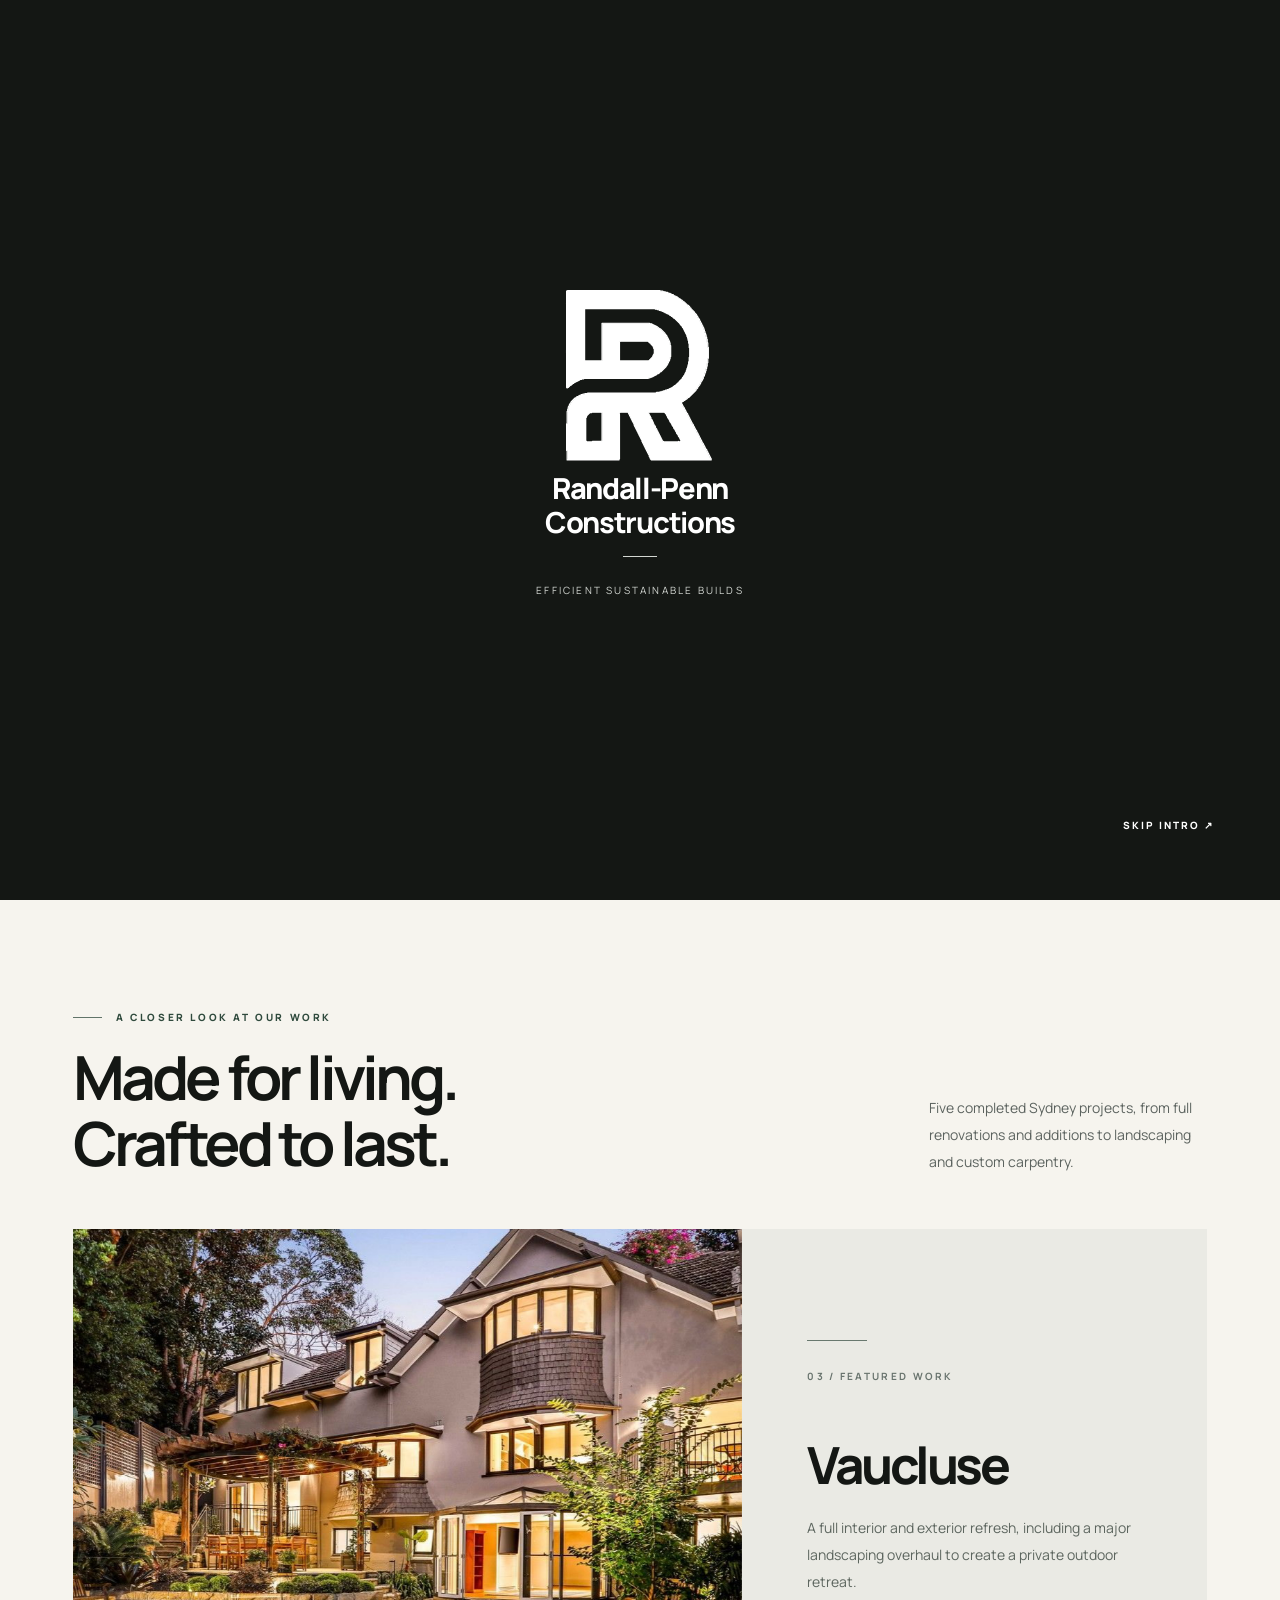
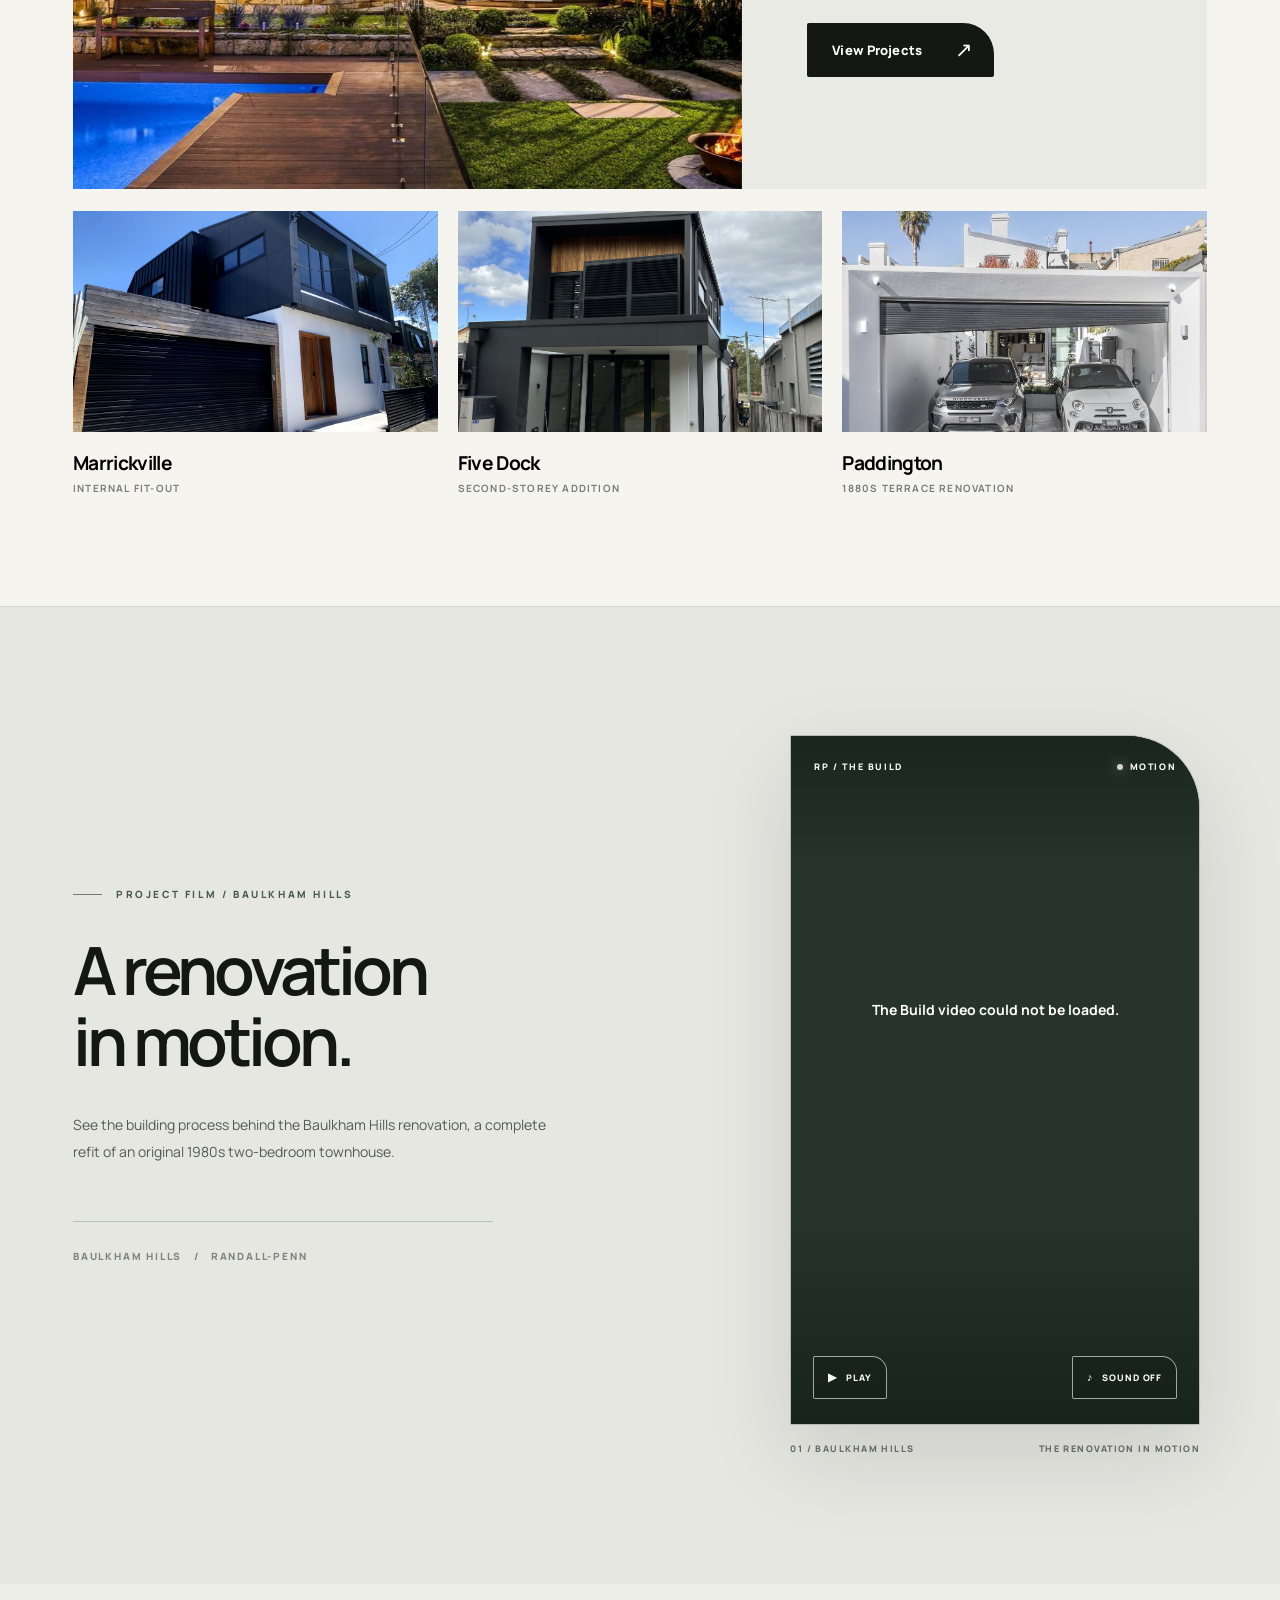
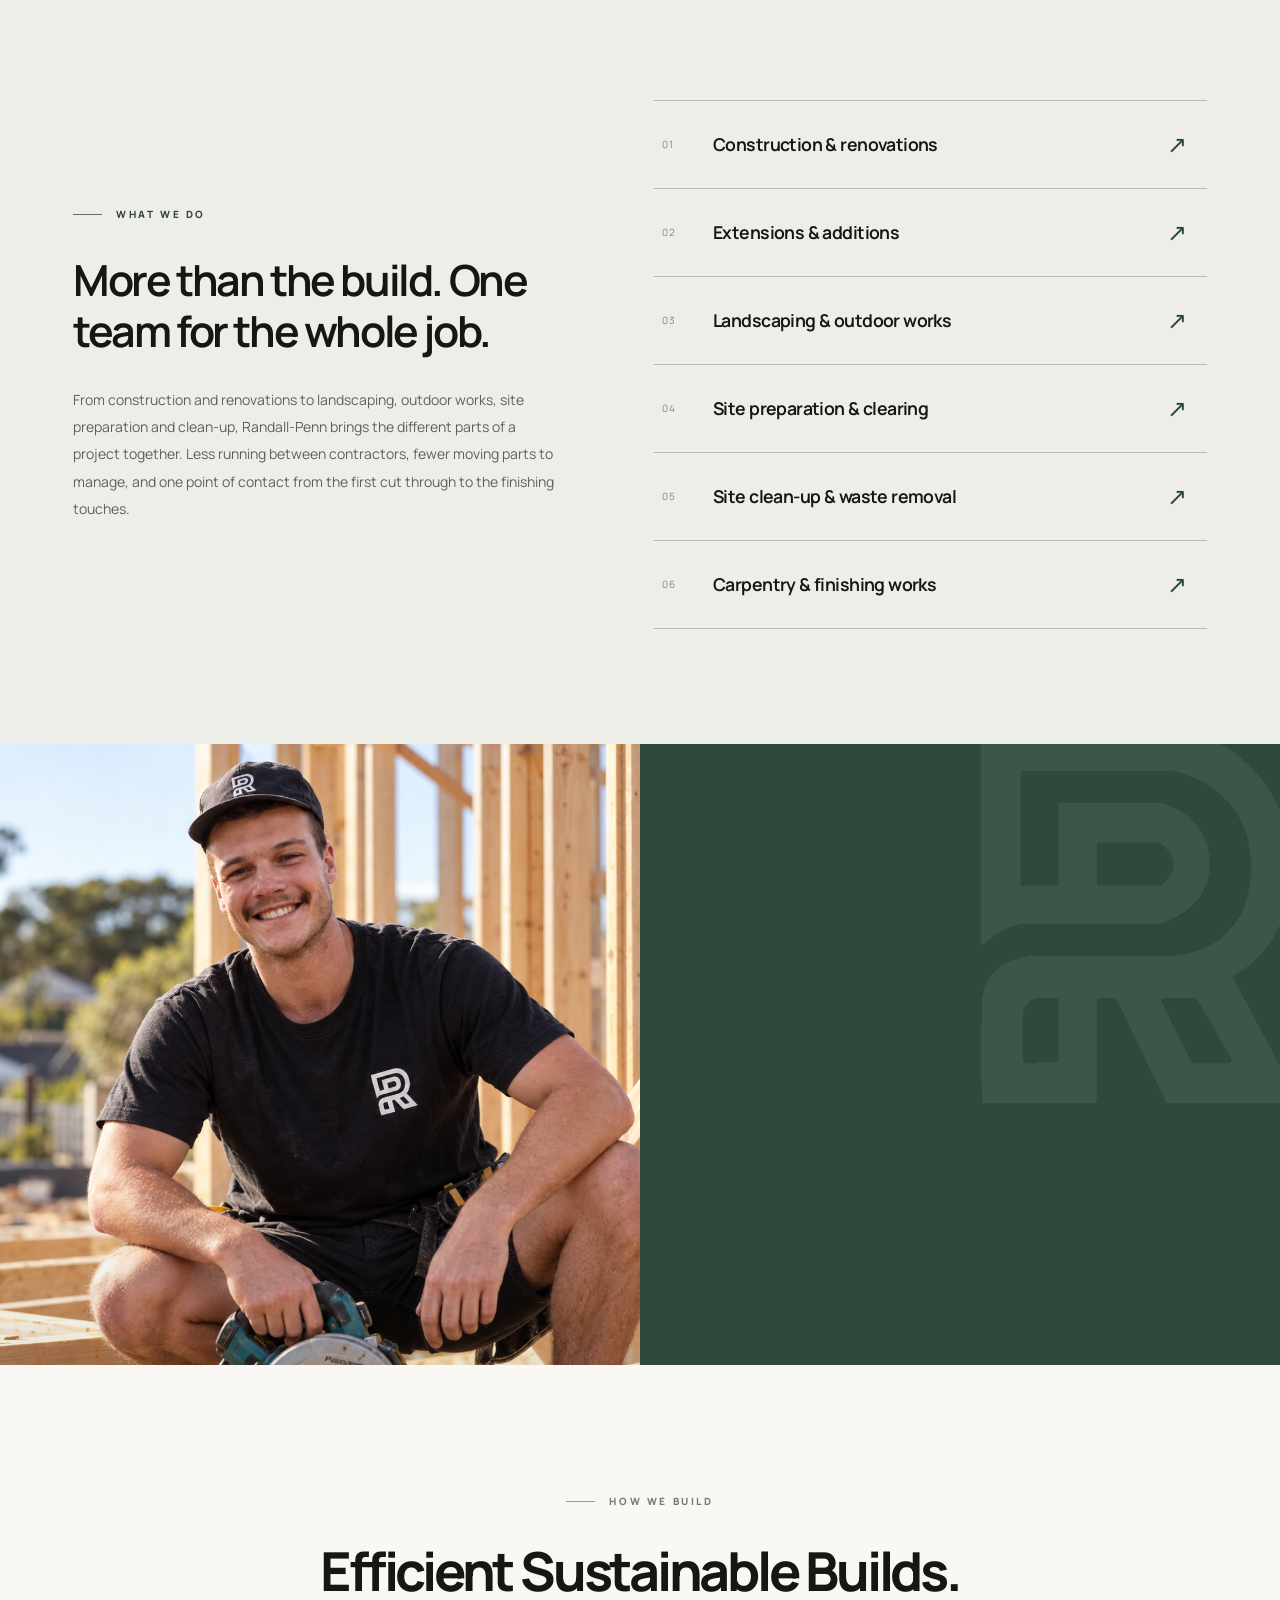
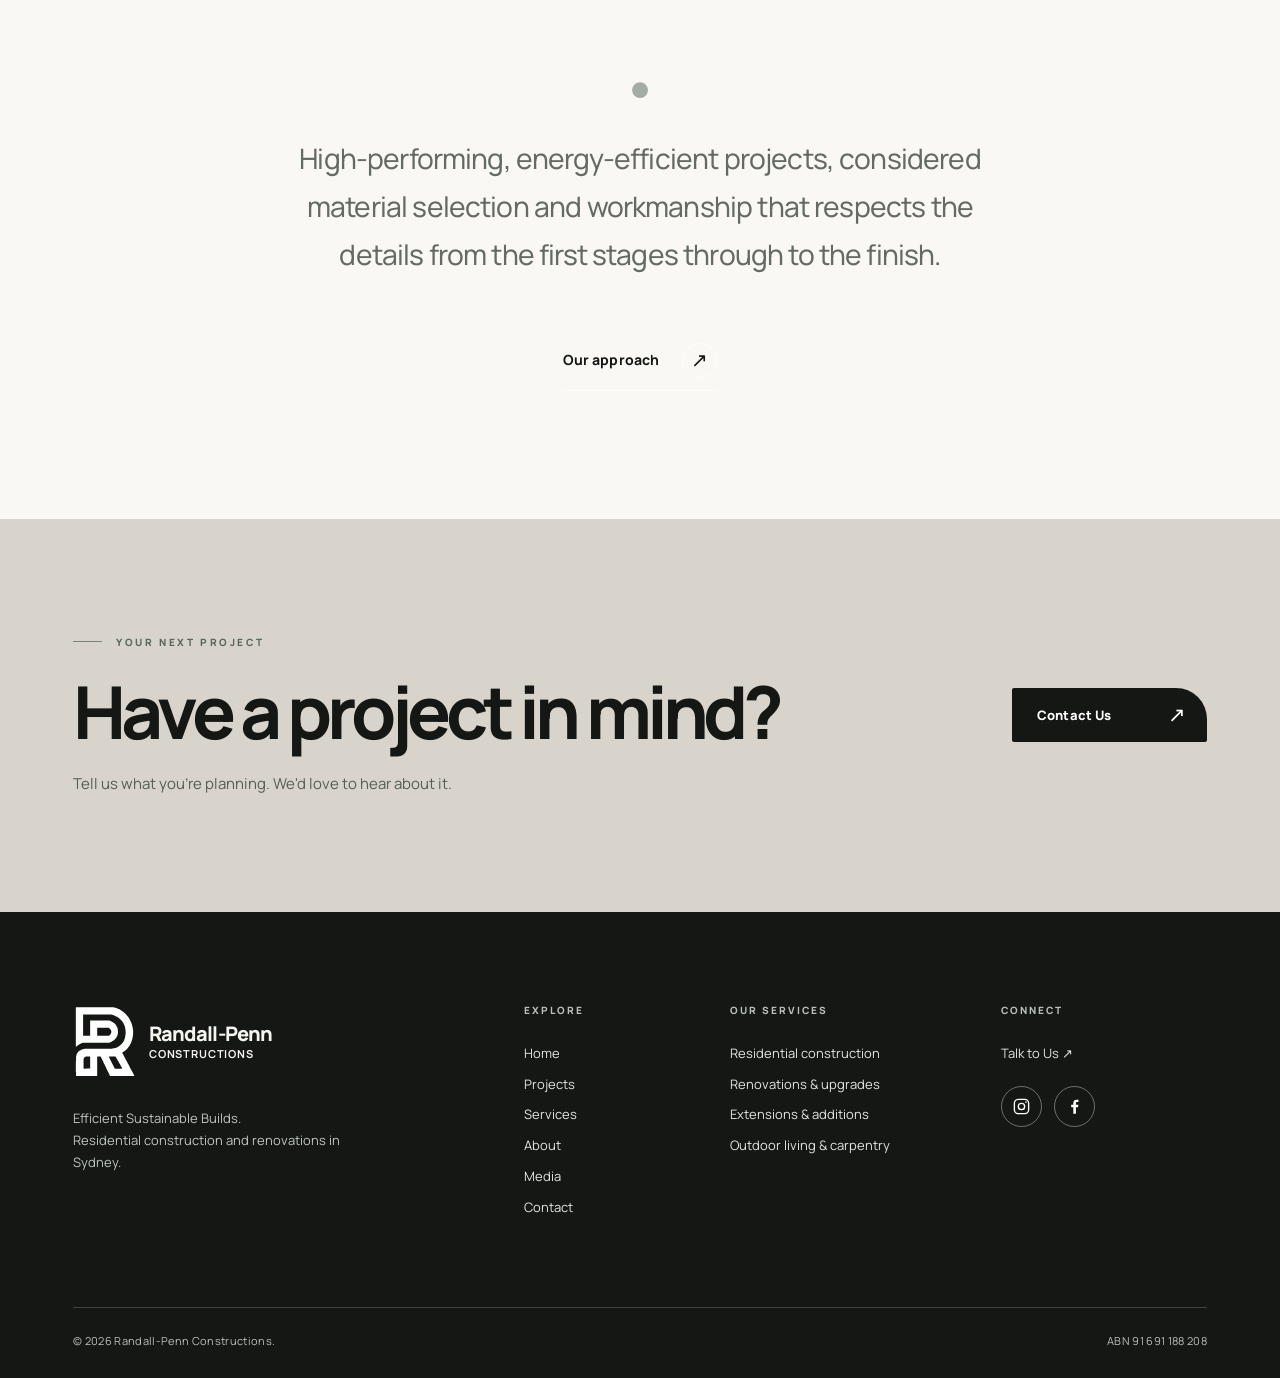
==== index.html @ da66dfe9 "Add files via upload" ====
<!doctype html>
<html lang="en-AU">
<head>
<meta charset="utf-8">
<meta name="viewport" content="width=device-width,initial-scale=1,viewport-fit=cover">
<title>Residential Builder Sydney | Randall-Penn Constructions</title>
<meta name="description" content="Randall-Penn Constructions delivers residential renovations, additions, landscaping, carpentry and coordinated building work across Sydney.">
<meta name="robots" content="index,follow">
<meta name="theme-color" content="#141714">
<link rel="icon" type="image/svg+xml" href="/assets/images/favicon.svg">
<link rel="icon" type="image/png" sizes="32x32" href="/assets/images/favicon-32x32.png">
<link rel="apple-touch-icon" sizes="180x180" href="/assets/images/apple-touch-icon.png">
<link rel="preconnect" href="https://fonts.googleapis.com">
<link rel="preconnect" href="https://fonts.gstatic.com" crossorigin>
<link href="https://fonts.googleapis.com/css2?family=Manrope:wght@400;450;500;550;600;650;700;750;800&display=swap" rel="stylesheet">
<link rel="stylesheet" href="assets/css/homepage.css?v=20261026-content">
<style>html.skip-intro #intro{display:none!important}</style>
<script>try{if(sessionStorage.getItem("rp_intro_seen")==="1"||matchMedia("(prefers-reduced-motion: reduce)").matches){document.documentElement.classList.add("skip-intro")}}catch(e){}</script>
<script src="assets/js/homepage.js?v=20261026-vaucluse" defer></script>

<link rel="canonical" href="https://www.randall-pennconstructions.com.au">
<meta property="og:type" content="website">
<meta property="og:locale" content="en_AU">
<meta property="og:site_name" content="Randall-Penn Constructions">
<meta property="og:title" content="Residential Builder Sydney | Randall-Penn Constructions">
<meta property="og:description" content="Randall-Penn Constructions delivers residential renovations, additions, landscaping, carpentry and coordinated building work across Sydney.">
<meta property="og:url" content="https://www.randall-pennconstructions.com.au">
<meta property="og:image" content="https://www.randall-pennconstructions.com.au/assets/images/randall-penn-media-57.jpg">
<meta name="twitter:card" content="summary_large_image">
</head>
<body>
<div id="intro" role="dialog" aria-label="Randall-Penn opening animation">
 <div class="intro-inner">
   <div class="intro-art">
     <svg aria-hidden="true" viewBox="110 25 285 320"><path class="trace" pathLength="1" d="M123 35 122 36 122 207 123 208 124 207 125 207 129 203 130 203 133 200 134 200 136 198 137 198 138 197 139 197 140 196 141 196 142 195 143 195 146 193 148 193 149 192 152 192 153 191 267 191 268 190 270 190 271 189 273 189 274 188 275 188 276 187 277 187 278 186 281 185 283 183 286 182 289 179 290 179 299 170 299 169 301 167 301 166 302 165 302 164 303 163 303 162 305 159 305 157 306 156 306 153 307 152 307 133 306 132 306 128 305 127 305 125 304 124 304 123 303 122 303 121 302 120 302 119 301 118 300 115 297 112 297 111 289 103 288 103 283 99 282 99 281 98 280 98 279 97 278 97 277 96 276 96 273 94 270 94 269 93 185 93 185 159 184 160 155 160 154 159 154 68 155 67 279 67 280 68 283 68 284 69 286 69 287 70 289 70 290 71 292 71 293 72 294 72 295 73 296 73 297 74 298 74 299 75 300 75 301 76 304 77 306 79 307 79 309 81 310 81 313 84 314 84 324 94 324 95 328 99 328 100 330 102 330 103 331 104 331 105 332 106 332 107 333 108 333 109 334 110 334 111 336 114 336 116 337 117 337 119 338 120 338 123 339 124 339 128 340 129 340 136 341 137 341 153 340 154 340 161 339 162 339 166 338 167 338 170 337 171 337 173 336 174 336 176 335 177 335 179 334 180 334 181 333 182 332 185 330 187 330 188 328 190 328 191 322 197 322 198 321 199 320 199 315 204 314 204 309 208 308 208 307 209 306 209 303 211 301 211 300 212 298 212 297 213 295 213 294 214 292 214 291 215 288 215 287 216 282 216 281 217 160 217 159 218 155 218 154 219 151 219 150 220 148 220 147 221 146 221 145 222 144 222 143 223 140 224 138 226 137 226 130 233 130 234 128 236 128 237 127 238 127 239 125 242 125 245 124 246 124 249 123 250 123 271 122 272 122 319 123 320 123 336 215 336 215 335 216 334 216 255 215 254 217 251 231 251 232 252 232 253 233 254 233 255 234 256 234 257 235 258 235 259 236 260 236 261 237 262 237 263 238 264 238 265 239 266 239 267 240 268 240 269 242 272 242 274 243 275 243 276 244 277 244 278 245 279 245 280 246 281 246 282 247 283 247 284 248 285 248 286 249 287 249 288 250 289 250 290 251 291 251 292 252 293 252 294 253 295 253 296 254 297 254 298 256 301 256 303 257 304 257 305 258 306 258 307 259 308 259 309 260 310 260 311 261 312 261 313 262 314 262 315 263 316 263 317 264 318 264 319 265 320 265 321 266 322 266 323 267 324 267 325 269 328 269 330 270 331 271 334 273 336 379 336 379 334 378 333 378 332 377 331 377 330 376 329 376 328 375 327 375 326 374 325 374 324 373 323 373 322 372 321 371 318 369 316 369 315 368 314 368 313 367 312 367 311 366 310 365 307 363 305 363 304 362 303 362 302 361 301 361 300 360 299 360 298 359 297 359 296 358 295 358 294 357 293 357 292 356 291 356 290 355 289 355 288 354 287 353 284 351 282 351 281 350 280 350 279 349 278 349 277 348 276 347 273 345 271 345 270 344 269 344 268 343 267 343 266 342 265 342 264 341 263 341 262 340 261 340 260 339 259 339 258 338 257 337 254 335 252 335 251 334 250 334 249 333 248 333 247 332 246 331 243 329 241 329 240 328 239 328 238 326 235 326 234 328 232 329 232 331 230 332 230 334 228 335 228 338 225 339 225 352 212 352 211 355 208 355 207 359 202 359 201 360 200 361 197 363 195 363 194 365 191 365 189 367 186 367 184 368 183 368 181 369 180 369 178 370 177 370 174 371 173 371 170 372 169 372 164 373 163 373 156 374 155 374 136 373 135 373 128 372 127 372 122 371 121 371 118 370 117 370 114 369 113 369 111 368 110 368 108 367 107 367 105 366 104 366 102 365 101 365 100 364 99 364 98 363 97 363 96 362 95 362 94 361 93 361 92 360 91 360 90 359 89 358 86 356 84 356 83 355 82 355 81 353 79 353 78 349 74 349 73 343 67 343 66 342 66 341 65 341 64 338 61 337 61 331 55 330 55 327 52 326 52 324 50 323 50 318 46 317 46 316 45 313 44 311 42 309 42 308 41 307 41 306 40 304 40 301 38 298 38 297 37 294 37 293 36 289 36 288 35Z M268 252 269 251 296 251 300 256 300 257 301 258 302 261 304 263 304 264 305 265 306 268 308 270 308 271 309 272 310 275 312 277 313 280 315 282 315 283 316 284 316 285 317 286 318 289 320 291 321 294 323 296 323 297 324 298 324 299 326 302 323 304 322 304 321 303 320 304 295 304 294 303 293 303 292 302 292 301 291 300 291 299 290 298 290 297 289 296 289 295 288 294 288 293 287 292 287 291 286 290 286 289 285 288 285 287 284 286 284 285 283 284 282 281 280 279 280 277 279 276 279 275 277 273 277 272 276 271 276 269 275 268 274 265 272 263 272 261 271 260 271 259 270 258 270 257 268 254Z M163 252 166 252 167 251 184 251 185 252 185 302 184 303 168 303 167 304 158 304 156 302 156 261 157 260 158 257Z M216 126 217 125 267 125 270 128 271 128 272 129 272 130 276 134 276 135 277 136 277 138 278 139 278 147 277 148 277 149 276 150 275 153 268 160 217 160 216 159Z"></path></svg>
     <img src="assets/images/rp-logo-original.svg" alt="" width="265" height="308">
   </div>
   <div class="intro-name">Randall-Penn<br><span>Constructions</span></div>
   <div class="intro-rule"></div>
   <div class="intro-tag">Efficient Sustainable Builds</div>
 </div>
 <button type="button" class="intro-skip" id="introSkip">Skip intro ↗︎</button>
</div>
<main>
 <section class="hero" id="home" aria-labelledby="heroTitle">
   <div class="hero-media" id="heroMedia" aria-hidden="true"><img src="assets/images/randall-penn-media-57.jpg" alt="" fetchpriority="high" decoding="async"></div>
   <nav class="top-nav" aria-label="Main navigation">
     <a href="/" class="logo-lockup" aria-label="Randall-Penn Constructions, home">
       <img src="assets/images/rp-logo-original.svg" alt="" width="43" height="53">
       <span class="logo-type">Randall-Penn<small>CONSTRUCTIONS</small></span>
     </a>
     <div class="nav-links">
       <a href="/">Home</a><a href="/projects">Projects</a><a href="/services">Services</a><a href="/about">About</a><a href="/media">Media</a><a href="/contact">Contact</a>
     </div>
     <a class="soft-btn btn-ivory nav-talk" href="/contact">Talk to Us <span class="arr" aria-hidden="true">↗︎</span></a>
     <button class="mobile-nav-toggle" id="mobileNavToggle" type="button" aria-label="Open navigation" aria-haspopup="true" aria-controls="menuDrawer" aria-expanded="false"><span class="hamburger-icon" aria-hidden="true"><span></span><span></span><span></span></span></button>
   </nav>
   <div class="wrap hero-content">
     <span class="eyebrow">Efficient Sustainable Builds</span>
     <h1 id="heroTitle">Residential Construction<br>&amp; Renovations<br>in Sydney</h1>
     <p class="lead">Randall-Penn Constructions brings a practical, detail-focused approach to residential building and renovation projects.</p>
     <div class="hero-actions">
       <a class="soft-btn btn-ivory" href="/projects">Projects <span class="arr" aria-hidden="true">↗︎</span></a>
       <a class="soft-btn btn-outline-light" href="/contact">Talk to Us <span class="arr" aria-hidden="true">↗︎</span></a>
     </div>
     <div class="hero-scroll" aria-hidden="true">SCROLL TO EXPLORE</div>
   </div>
 </section>
 <section class="section featured" id="featured" aria-labelledby="featuredHeading">
   <div class="wrap">
     <header class="section-top motion-reveal"><div><div class="micro micro-line">A closer look at our work</div><h2 id="featuredHeading">Made for living.<br>Crafted to last.</h2></div><p>Five completed Sydney projects, from full renovations and additions to landscaping and custom carpentry.</p></header>
     <div class="featured-grid">
       <div class="featured-image" id="featuredParallax"><img id="featuredPhoto" alt="Vaucluse project photography" src="assets/images/randall-penn-media-48.jpg" width="1100" height="800"></div>
       <div class="featured-detail motion-reveal"><div class="index" id="featuredIndex">03 / FEATURED WORK</div><h3 id="featuredTitle">Vaucluse</h3><p id="featuredDesc">A full interior and exterior refresh, including a major landscaping overhaul to create a private outdoor retreat.</p><button class="soft-btn btn-dark" type="button" id="featuredView">View Projects <span class="arr" aria-hidden="true">↗︎</span></button></div>
     </div>
     <div class="featured-small" id="supportingCards" aria-label="Other project previews"></div>
   </div>
 </section>
 <section class="the-build" id="media" aria-labelledby="buildHeading">
   <div class="wrap build-inner">
     <div class="build-story motion-reveal">
       <div class="micro micro-line">Project film / Baulkham Hills</div>
       <h2 id="buildHeading">A renovation<br>in motion.</h2>
       <p>See the building process behind the Baulkham Hills renovation, a complete refit of an original 1980s two-bedroom townhouse.</p>
       <div class="build-rule"></div>
       <span class="build-edition">BAULKHAM HILLS &nbsp; / &nbsp; RANDALL-PENN</span>
     </div>
     <div class="build-visual motion-reveal" style="--reveal-delay:130ms">
       <div class="build-video-wrap">
         <video id="buildVideo" src="assets/video/randall-penn-media-video-02.mp4" muted playsinline preload="metadata" controls aria-label="Randall-Penn construction film">Your browser does not support HTML5 video.</video>
         <div class="build-grain" aria-hidden="true"></div>
         <div class="build-video-head"><span>RP / THE BUILD</span><span class="build-live"><i></i> MOTION</span></div>
         <div class="build-video-controls">
           <button type="button" id="buildPlay" aria-label="Play video" aria-pressed="false">▶ <span>PLAY</span></button>
           <button type="button" id="buildSound" aria-label="Unmute video" aria-pressed="false">♪ <span>SOUND OFF</span></button>
         </div>
       </div>
       <div class="build-caption"><span>01 / BAULKHAM HILLS</span><span>THE RENOVATION IN MOTION</span></div>
     </div>
   </div>
 </section>
 <section class="section services" id="services" aria-labelledby="servicesHeading">
   <div class="wrap services-inner">
     
     <div>
       <div class="micro micro-line">What we do</div>
       <h2 id="servicesHeading" class="motion-reveal">More than the build. One team for the whole job.</h2>
       <p class="intro">From construction and renovations to landscaping, outdoor works, site preparation and clean-up, Randall-Penn brings the different parts of a project together. Less running between contractors, fewer moving parts to manage, and one point of contact from the first cut through to the finishing touches.</p>
     </div>
     <div>
       <div class="service-list motion-reveal" style="--reveal-delay:90ms">
         <button type="button" class="service-row" data-service="Construction &amp; renovations"><span class="n">01</span><span class="name">Construction &amp; renovations</span><span class="tip" aria-hidden="true">↗︎</span></button>
         <button type="button" class="service-row" data-service="Extensions &amp; additions"><span class="n">02</span><span class="name">Extensions &amp; additions</span><span class="tip" aria-hidden="true">↗︎</span></button>
         <button type="button" class="service-row" data-service="Landscaping &amp; outdoor works"><span class="n">03</span><span class="name">Landscaping &amp; outdoor works</span><span class="tip" aria-hidden="true">↗︎</span></button>
         <button type="button" class="service-row" data-service="Site preparation &amp; clearing"><span class="n">04</span><span class="name">Site preparation &amp; clearing</span><span class="tip" aria-hidden="true">↗︎</span></button>
         <button type="button" class="service-row" data-service="Site clean-up &amp; waste removal"><span class="n">05</span><span class="name">Site clean-up &amp; waste removal</span><span class="tip" aria-hidden="true">↗︎</span></button>
         <button type="button" class="service-row" data-service="Carpentry &amp; finishing works"><span class="n">06</span><span class="name">Carpentry &amp; finishing works</span><span class="tip" aria-hidden="true">↗︎</span></button>
       </div>
       
     </div>
   </div>
 </section>
 <section class="about" id="about" aria-labelledby="aboutHeading">
   <div class="about-photo">
     <img class="about-backdrop" src="assets/images/Randall%20Photo%20on%20site.png" loading="lazy" alt="Logan Randall-Penn on a building site" width="1050" height="1200">
   </div>
   <div class="about-copy">
     <img class="watermark" src="assets/images/rp-logo-original.svg" alt="" loading="lazy" width="265" height="308" aria-hidden="true">
     <div class="about-copy-inner motion-reveal">
       <div class="micro micro-line">The person behind the work</div>
       <h2 id="aboutHeading">Get to know<br>Randall-Penn<br>Constructions.</h2>
       <p>Logan started his carpentry apprenticeship in 2014, established Randall-Penn in 2017 and became a licensed builder in 2026. His approach still begins with craft, practical decisions and building well.</p>
       <a class="text-cta" href="/about">About Randall-Penn <span aria-hidden="true">↗︎</span></a>
     </div>
   </div>
 </section>
 <section class="testimonials" id="testimonials" aria-labelledby="testimonialsHeading"><div class="wrap quote-inner motion-reveal"><div class="micro micro-line">How we build</div><h2 id="testimonialsHeading">Efficient Sustainable Builds.</h2><div class="quote-mark" aria-hidden="true">•</div><p class="quote-placeholder">High-performing, energy-efficient projects, considered material selection and workmanship that respects the details from the first stages through to the finish.</p><a class="text-cta" href="/about">Our approach <span aria-hidden="true">↗︎</span></a></div></section>
 <section class="contact" id="contact" aria-labelledby="contactHeading">
   <div class="wrap contact-inner motion-reveal">
     <div>
       <div class="micro micro-line">Your next project</div>
       <h2 id="contactHeading">Have a project in mind?</h2>
       <p>Tell us what you're planning. We'd love to hear about it.</p>
     </div>
     <a class="soft-btn btn-dark" href="/contact">Contact Us <span class="arr" aria-hidden="true">↗︎</span></a>
   </div>
 </section>
</main>
<footer id="footer">
 <div class="wrap">
   <div class="footer-main">
     <div class="footer-brand">
       <a href="/" class="logo-lockup" aria-label="Randall-Penn Constructions, back to home">
         <img src="assets/images/rp-logo-original.svg" width="65" height="79" alt="">
         <span class="logo-type">Randall-Penn<small>CONSTRUCTIONS</small></span>
       </a>
       <p>Efficient Sustainable Builds.<br>Residential construction and renovations in Sydney.</p>
     </div>
     <div>
       <div class="foot-heading">Explore</div>
       <div class="foot-list"><a href="/">Home</a><a href="/projects">Projects</a><a href="/services">Services</a><a href="/about">About</a><a href="/media">Media</a><a href="/contact">Contact</a></div>
     </div>
     <div>
       <div class="foot-heading">Our services</div>
       <div class="foot-list"><button type="button" data-service="Residential construction">Residential construction</button><button type="button" data-service="Renovations &amp; upgrades">Renovations &amp; upgrades</button><button type="button" data-service="Extensions &amp; additions">Extensions &amp; additions</button><button type="button" data-service="Outdoor living &amp; carpentry">Outdoor living &amp; carpentry</button></div>
     </div>
     <div>
       <div class="foot-heading">Connect</div>
       <div class="foot-list"><a href="/contact">Talk to Us ↗︎</a></div>
       <div class="socials" aria-label="Social media">
         <a href="https://www.instagram.com/randallpennconstructions/" target="_blank" rel="noopener noreferrer" aria-label="Randall-Penn on Instagram"><svg viewBox="0 0 24 24" fill="none" stroke="currentColor" stroke-width="1.7" aria-hidden="true"><rect x="3" y="3" width="18" height="18" rx="5"/><circle cx="12" cy="12" r="4"/><circle cx="17.65" cy="6.5" r="1" fill="currentColor" stroke="none"/></svg></a>
         <a href="https://www.facebook.com/RandallPennConstructions/" target="_blank" rel="noopener noreferrer" aria-label="Randall-Penn on Facebook"><svg viewBox="0 0 24 24" fill="currentColor" aria-hidden="true"><path d="M13.8 21v-8h2.7l.4-3.1h-3.1V7.9c0-.9.3-1.5 1.6-1.5H17V3.6c-.3 0-1.2-.1-2.3-.1-2.5 0-4.2 1.5-4.2 4.3v2.1H7.8V13h2.7v8z"/></svg></a>
       </div>
     </div>
   </div>
   <div class="footer-base"><span>© <span id="year">2026</span> Randall-Penn Constructions.</span><span>ABN 91 691 188 208</span></div>
 </div>
</footer>
<button class="float-menu" id="floatMenu" type="button" aria-label="Open navigation" aria-haspopup="true" aria-controls="menuDrawer" aria-expanded="false"><span class="hamburger-icon" aria-hidden="true"><span></span><span></span><span></span></span></button>
<button class="back-top" id="backTop" type="button" aria-label="Back to top"><svg width="20" height="20" viewBox="0 0 24 24" fill="none" stroke="currentColor" stroke-width="1.65" aria-hidden="true"><path d="M12 20V4m-7 7 7-7 7 7"/></svg></button>
<div class="menu-backdrop" id="menuBackdrop" aria-hidden="true">
 <aside class="menu-drawer" id="menuDrawer" aria-label="Site menu">
   <div class="drawer-head"><a class="logo-lockup" href="/" aria-label="Randall-Penn home"><img src="assets/images/rp-logo-original.svg" alt="" width="38" height="46"><span class="logo-type">Randall-Penn<small>CONSTRUCTIONS</small></span></a><button type="button" class="drawer-close" id="drawerClose" aria-label="Close menu">×</button></div>
   <nav class="drawer-links" aria-label="Expanded navigation"><a href="/">Home <span>↗︎</span></a><a href="/projects">Projects <span>↗︎</span></a><a href="/services">Services <span>↗︎</span></a><a href="/about">About <span>↗︎</span></a><a href="/media">Media <span>↗︎</span></a><a href="/contact">Contact <span>↗︎</span></a></nav>
   <div class="drawer-foot"><div class="micro" style="color:#d2dad2">Efficient Sustainable Builds</div><a href="/contact" class="soft-btn btn-ivory">Talk to Us <span class="arr" aria-hidden="true">↗︎</span></a></div>
 </aside>
</div>
<dialog id="infoModal" class="modal" aria-labelledby="modalTitle">
 <button type="button" class="modal-close" id="modalClose" aria-label="Close preview">×</button>
 <img class="modal-photo" id="modalPhoto" alt="" hidden>
 <div class="modal-inner">
   <div class="micro" id="modalEyebrow"></div>
   <h2 id="modalTitle"></h2>
   <p id="modalCopy"></p>
   <div class="modal-tags" id="modalTags"></div>
   <div id="modalSocials" hidden><div class="micro" style="margin-bottom:6px">Contact via social</div><div class="socials"><a href="https://www.instagram.com/randallpennconstructions/" target="_blank" rel="noopener noreferrer" aria-label="Contact Randall-Penn on Instagram"><svg viewBox="0 0 24 24" fill="none" stroke="currentColor" stroke-width="1.7"><rect x="3" y="3" width="18" height="18" rx="5"/><circle cx="12" cy="12" r="4"/><circle cx="17.65" cy="6.5" r="1" fill="currentColor" stroke="none"/></svg></a><a href="https://www.facebook.com/RandallPennConstructions/" target="_blank" rel="noopener noreferrer" aria-label="Contact Randall-Penn on Facebook"><svg viewBox="0 0 24 24" fill="currentColor"><path d="M13.8 21v-8h2.7l.4-3.1h-3.1V7.9c0-.9.3-1.5 1.6-1.5H17V3.6c-.3 0-1.2-.1-2.3-.1-2.5 0-4.2 1.5-4.2 4.3v2.1H7.8V13h2.7v8z"/></svg></a></div></div>
   <button type="button" class="soft-btn btn-dark" id="modalAction">Talk to Us <span class="arr" aria-hidden="true">↗︎</span></button>
 </div>
</dialog>
</body>
</html>
---- assets/css/homepage.css ----
:root{--ink:#141714;--graphite:#44484a;--forest:#2f4a3d;--stone:#d8d4cc;--paper:#f6f4ee;--concrete:#b9bdb9;--font:"Manrope",Arial,sans-serif;--gutter:clamp(22px,5.7vw,112px)}
*{box-sizing:border-box}html{scroll-behavior:smooth;scroll-padding-top:20px}body{margin:0;background:var(--paper);color:var(--ink);font:400 15px/1.7 var(--font);-webkit-font-smoothing:antialiased}body.menu-open,body.modal-open{overflow:hidden}button,a{font:inherit}button{cursor:pointer}a{color:inherit;text-decoration:none}img{display:block;max-width:100%}button:focus-visible,a:focus-visible{outline:3px solid #8bb49d;outline-offset:5px}h1,h2,h3,p{margin:0}h1,h2,h3{font-family:var(--font)}.sr-only{position:absolute;width:1px;height:1px;padding:0;margin:-1px;overflow:hidden;clip:rect(0,0,0,0);white-space:nowrap;border:0}.wrap{max-width:1640px;margin:0 auto;padding-left:var(--gutter);padding-right:var(--gutter)}.micro{font-size:10px!important;letter-spacing:.26em;text-transform:uppercase;font-weight:800;line-height:1.65}.micro-line{display:flex;align-items:center;gap:14px}.micro-line:before{content:"";width:29px;height:1px;background:currentColor;display:block;opacity:.75}.eyebrow{font-size:11px;letter-spacing:.24em;font-weight:800;text-transform:uppercase}.soft-btn{display:inline-flex;align-items:center;justify-content:space-between;gap:32px;min-height:54px;padding:15px 19px 15px 24px;border:1px solid transparent;border-radius:2px 31px 2px 2px;font-size:13px;font-weight:800;line-height:1.15;letter-spacing:.01em;transition:background .2s,color .2s,border-color .2s}.soft-btn .arr{width:20px;height:20px;display:inline-flex;align-items:center;justify-content:center;font-size:21px;font-weight:400;transition:transform .2s}.soft-btn:hover .arr{transform:translate(3px,-3px)}.btn-ivory{background:var(--paper);color:var(--ink)}.btn-ivory:hover{background:#e4e7df}.btn-outline-light{color:white;border-color:#f6f4eebd;background:#ffffff0d}.btn-outline-light:hover{background:#ffffff20}.btn-dark{background:var(--ink);color:#fff}.btn-dark:hover{background:#3a403b}.btn-outline-dark{background:transparent;border-color:#141714;color:var(--ink)}.btn-outline-dark:hover{background:#141714;color:#fff}
#intro{position:fixed;inset:0;z-index:1000;background:var(--ink);display:grid;place-items:center;color:#fff;overflow:hidden;transition:opacity .65s ease,visibility .65s ease}.intro-inner{width:min(380px,75vw);display:flex;flex-direction:column;align-items:center;text-align:center;transform:translateY(-8px)}.intro-art{position:relative;width:clamp(126px,18vh,190px);height:clamp(146px,20vh,210px)}.intro-art svg,.intro-art img{position:absolute;inset:0;width:100%;height:100%;object-fit:contain}.intro-art .trace{fill:transparent;stroke:#fff;stroke-width:2.2;stroke-linejoin:round;stroke-dasharray:1;stroke-dashoffset:1;opacity:1}.intro-art img{opacity:0;filter:brightness(0) invert(1)}.intro-name{font-size:clamp(18px,2.3vw,29px);font-weight:800;line-height:1.17;letter-spacing:-.045em;margin-top:7px;opacity:0}.intro-name span{font-weight:750}.intro-tag{font-size:10px;letter-spacing:.22em;text-transform:uppercase;margin-top:25px;color:#d3d7d2;opacity:0}.intro-rule{width:34px;height:1px;background:#d3d7d2;margin-top:17px;opacity:0}.intro-skip{position:absolute;right:clamp(20px,4vw,70px);bottom:clamp(25px,4vw,65px);border:0;color:#fff;background:transparent;letter-spacing:.2em;text-transform:uppercase;font-size:10px;font-weight:800;padding:15px}.intro-ready .trace{animation:trace 2.55s ease-in-out forwards}.intro-ready .intro-art img{animation:introFill .5s ease 2.5s forwards}.intro-ready .intro-name{animation:introUp .58s ease 3.1s forwards}.intro-ready .intro-tag{animation:introUp .7s ease 3.75s forwards}.intro-ready .intro-rule{animation:introUp .7s ease 4.1s forwards}@keyframes trace{from{stroke-dashoffset:1}to{stroke-dashoffset:0}}@keyframes introFill{to{opacity:1}}@keyframes introUp{from{opacity:0;transform:translateY(12px)}to{opacity:1;transform:translateY(0)}}#intro.is-done{opacity:0;visibility:hidden;pointer-events:none}
.hero{position:relative;min-height:790px;height:100svh;max-height:1170px;isolation:isolate;background:#414741;color:#fff;overflow:hidden}.hero-media{position:absolute;inset:-5% 0;z-index:-3;will-change:transform}.hero-media img{width:100%;height:100%;object-fit:cover;object-position:60% 51%}.hero:before{content:"";position:absolute;inset:0;z-index:-2;background:linear-gradient(90deg,rgba(9,13,11,.80) 0%,rgba(11,17,15,.69) 32%,rgba(14,20,17,.32) 69%,rgba(15,20,18,.19) 100%),linear-gradient(0deg,rgba(12,17,14,.40),transparent 23%)}.hero:after{content:"";position:absolute;inset:0;z-index:-1;background:linear-gradient(180deg,rgba(7,12,9,.23),transparent 25%)}
.top-nav{position:relative;z-index:10;max-width:1640px;margin:auto;padding:26px var(--gutter);display:flex;align-items:center;gap:clamp(14px,2vw,38px);border-bottom:1px solid #ffffff36;min-height:105px}.logo-lockup{display:flex;align-items:center;gap:11px;color:inherit;min-width:217px}.logo-lockup img{width:43px;height:53px;object-fit:contain;filter:brightness(0) invert(1)}.logo-type{display:flex;flex-direction:column;font-size:15px;line-height:1.07;font-weight:800;letter-spacing:-.046em}.logo-type small{font-size:9.5px;letter-spacing:.075em;margin-top:4px;font-weight:700}.nav-links{display:flex;align-items:center;gap:clamp(14px,2.1vw,34px);margin-left:auto;white-space:nowrap}.nav-links a{font-size:14px;font-weight:700;transition:opacity .18s}.nav-links a:hover{opacity:.64}.nav-talk{min-height:47px;padding:12px 16px 12px 19px;font-size:12px;margin-left:8px;gap:20px}.mobile-nav-toggle{display:none;margin-left:auto;color:white;background:transparent;border:1px solid #ffffff70;border-radius:3px 20px 3px 3px;width:48px;height:48px;align-items:center;justify-content:center}.hero-content{min-height:calc(100% - 120px);display:flex;flex-direction:column;align-items:flex-start;justify-content:center;padding-top:12vh;padding-bottom:clamp(90px,12vh,170px);position:relative;z-index:2}.hero-content .eyebrow{color:#f5f4e9;margin-bottom:30px;font-size:11px}.hero h1{font-size:clamp(51px,6.5vw,108px);line-height:1.035;letter-spacing:-.067em;max-width:1160px;font-weight:750;text-wrap:balance}.hero .lead{font-size:clamp(15px,1.2vw,18px);line-height:1.75;max-width:560px;margin-top:29px;color:#eef1eb}.hero-actions{display:flex;gap:12px;margin-top:34px;flex-wrap:wrap}.hero-scroll{position:absolute;bottom:37px;left:var(--gutter);display:flex;align-items:center;gap:21px;font-size:10px;letter-spacing:.25em;font-weight:800;color:#ffffffcb}.hero-scroll:before{content:"";height:1px;width:65px;background:#ffffffa8}
.float-menu{position:fixed;z-index:92;top:21px;right:clamp(18px,3.1vw,55px);width:55px;height:55px;display:grid;place-items:center;border-radius:3px 24px 3px 3px;background:rgba(47,74,61,.73);border:1px solid #ffffff7a;color:white;box-shadow:0 5px 24px #0002;backdrop-filter:blur(16px);-webkit-backdrop-filter:blur(16px);opacity:0;pointer-events:none;transform:translateX(15px);transition:opacity .2s ease,transform .2s ease}.float-menu.show{opacity:1;pointer-events:auto;transform:none}.float-menu svg,.mobile-nav-toggle svg{width:22px;height:22px}.back-top{position:fixed;z-index:85;right:clamp(18px,3.1vw,55px);bottom:24px;width:46px;height:46px;display:grid;place-items:center;border:1px solid #14171438;border-radius:50%;background:#f6f4eee9;color:var(--ink);box-shadow:0 5px 22px #0002;opacity:0;pointer-events:none;transform:translateY(12px);transition:opacity .2s,transform .2s}.back-top.show{opacity:1;pointer-events:auto;transform:none}.back-top:hover{background:white}
.menu-backdrop{position:fixed;z-index:200;inset:0;background:#0b110aa6;backdrop-filter:blur(2px);-webkit-backdrop-filter:blur(2px);opacity:0;visibility:hidden;transition:opacity .25s,visibility .25s}.menu-backdrop.open{opacity:1;visibility:visible}.menu-drawer{position:absolute;top:0;right:0;height:100%;width:min(470px,92vw);background:rgba(38,62,48,.94);backdrop-filter:blur(24px);-webkit-backdrop-filter:blur(24px);color:#fff;box-shadow:-30px 0 70px #0002;transform:translateX(100%);transition:transform .35s cubic-bezier(.19,1,.22,1);padding:37px clamp(27px,4vw,55px);overflow-y:auto;display:flex;flex-direction:column}.menu-backdrop.open .menu-drawer{transform:none}.drawer-head{display:flex;align-items:center;justify-content:space-between;padding-bottom:42px;border-bottom:1px solid #ffffff52}.drawer-head .logo-lockup{min-width:0}.drawer-close{width:45px;height:45px;border:1px solid #ffffff77;border-radius:3px 18px 3px 3px;color:white;background:transparent;font-size:27px;line-height:1}.drawer-links{display:flex;flex-direction:column;padding:23px 0;gap:0}.drawer-links a{display:flex;align-items:center;justify-content:space-between;border-bottom:1px solid #ffffff35;padding:16px 0;font-size:clamp(24px,3vw,31px);font-weight:650;line-height:1.35;letter-spacing:-.04em}.drawer-links a:hover{padding-left:7px;color:#d8ded7}.drawer-links a span{font-size:19px;font-weight:400}.drawer-foot{margin-top:auto;padding-top:34px;color:#d8ddd7}.drawer-foot .soft-btn{width:100%;margin-top:20px}
.section{padding:clamp(88px,8.5vw,156px) 0}.section-top{display:grid;grid-template-columns:minmax(0,1.4fr) minmax(220px,.48fr);align-items:end;gap:45px;margin-bottom:53px}.section-top h2{font-size:clamp(38px,4.75vw,76px);font-weight:730;letter-spacing:-.063em;line-height:1.08;max-width:840px;margin-top:19px}.section-top p{color:#5c635f;font-size:14px;max-width:280px;line-height:1.95;margin-left:auto}.section .micro{color:var(--forest)}.featured{background:var(--paper)}.featured-grid{display:grid;grid-template-columns:1.18fr .82fr;min-height:560px;overflow:hidden}.featured-image{position:relative;min-height:530px;overflow:hidden;background:#d5d5d0}.featured-image img{height:100%;width:100%;object-fit:cover;object-position:center}.image-label{position:absolute;bottom:17px;right:17px;padding:5px 9px;background:#1417149c;backdrop-filter:blur(6px);color:#fff;font-size:9px;letter-spacing:.11em;text-transform:uppercase}.featured-detail{background:#eaeae4;padding:clamp(29px,5.1vw,82px);display:flex;flex-direction:column;align-items:flex-start;justify-content:center;position:relative}.featured-detail:before{content:"";height:1px;width:60px;background:#69796f;margin-bottom:27px}.featured-detail .index{font-size:10px;letter-spacing:.23em;color:#69746e;font-weight:700}.featured-detail h3{font-size:clamp(37px,4vw,66px);letter-spacing:-.068em;line-height:1.1;font-weight:740;margin:clamp(27px,4vw,70px) 0 23px;max-width:420px}.featured-detail p{font-size:14px;line-height:1.9;color:#5d665f;max-width:420px;margin-bottom:28px}.featured-small{display:grid;grid-template-columns:repeat(3,1fr);gap:20px;margin-top:22px}.project-tile{border:0;background:transparent;text-align:left;padding:0;display:block;cursor:pointer}.project-tile .project-photo{width:100%;aspect-ratio:1.65;position:relative;overflow:hidden;background:#d6d5ce}.project-tile .project-photo img{width:100%;height:100%;object-fit:cover;transition:transform .35s}.project-tile:hover img{transform:scale(1.035)}.project-tile h3{font-size:clamp(17px,1.5vw,22px);letter-spacing:-.035em;font-weight:700;margin:15px 0 1px}.project-tile .type{color:#777d78;text-transform:uppercase;letter-spacing:.12em;font-size:10px;font-weight:700}
.media-slot{background:#e6e5df;border-top:1px solid #d0d0c8;border-bottom:1px solid #d0d0c8}.media-slot-inner{display:flex;justify-content:space-between;align-items:center;gap:50px;padding-top:43px;padding-bottom:43px}.media-slot h2{font-size:clamp(26px,3vw,39px);line-height:1.2;letter-spacing:-.05em;margin-top:7px}.media-slot p{font-size:13px;color:#606761;max-width:310px;line-height:1.8}.status-pill{font-size:10px;letter-spacing:.17em;text-transform:uppercase;display:inline-block;padding:8px 12px;border:1px solid #9fa79e;border-radius:60px;white-space:nowrap}
.services{background:#eeede8}.services-inner{display:grid;grid-template-columns:minmax(320px,.75fr) minmax(420px,1.2fr);gap:clamp(45px,8vw,155px);align-items:start;min-height:570px}.services .micro{margin-bottom:47px}.services h2{font-size:clamp(42px,4.6vw,75px);line-height:1.07;letter-spacing:-.067em;font-weight:740;max-width:580px}.services .intro{color:#5b625e;font-size:14px;line-height:1.95;max-width:460px;margin-top:45px}.service-list{border-top:1px solid #b5bbb3}.service-row{width:100%;padding:24px 4px;border:0;border-bottom:1px solid #b5bbb3;background:transparent;display:grid;grid-template-columns:39px minmax(0,1fr) 35px;align-items:center;gap:18px;text-align:left;color:var(--ink);transition:padding-left .2s,background .2s}.service-row .n{font-size:10px;letter-spacing:.1em;color:#7b887f}.service-row .name{font-size:clamp(17px,1.65vw,26px);font-weight:650;letter-spacing:-.035em;line-height:1.3}.service-row .tip{font-size:27px;line-height:1;font-weight:350;color:#2f4a3d;transition:transform .18s}.service-row:hover{padding-left:11px;background:#e3e5df}.service-row:hover .tip{transform:translate(4px,-4px)}.services-note{font-size:11px;color:#747a75;margin-top:21px}
.about{display:grid;grid-template-columns:1fr 1fr;min-height:clamp(610px,48vw,760px)}.about-photo{position:relative;overflow:hidden;background:#9b9f97}.about-photo .about-backdrop{position:absolute;inset:0;width:100%;height:100%;object-fit:cover;filter:brightness(.73) saturate(.6)}.about-photo:after{content:"";position:absolute;inset:0;background:linear-gradient(45deg,#121b188a,transparent 60%)}.about-photo .logan-frame{position:absolute;z-index:1;left:10%;bottom:10%;height:min(64%,460px);width:auto;max-width:70%;aspect-ratio:210/240;object-fit:cover;border:8px solid #f6f4eef0;box-shadow:0 25px 65px #0006}.photo-note{position:absolute;z-index:2;bottom:3%;left:10%;color:white;font-size:10px;letter-spacing:.16em;text-transform:uppercase;font-weight:750;text-shadow:0 1px 4px #0007}.about-copy{background:var(--forest);color:white;display:flex;align-items:center;position:relative;overflow:hidden;padding:clamp(45px,6vw,105px)}.about-copy .watermark{position:absolute;right:-5%;top:0;width:58%;height:auto;filter:brightness(0) invert(1);opacity:.055;pointer-events:none}.about-copy-inner{position:relative;z-index:1;max-width:640px}.about-copy .micro{color:#e0e5df}.about-copy h2{font-size:clamp(42px,4.75vw,78px);line-height:1.12;letter-spacing:-.068em;font-weight:730;margin:37px 0 28px}.about-copy p{font-size:15px;line-height:2;color:#e4e9e4;max-width:540px}.text-cta{appearance:none;-webkit-appearance:none;display:inline-flex;align-items:center;justify-content:space-between;gap:23px;min-height:58px;width:max-content;max-width:100%;margin-top:34px;padding:7px 0 9px;border:0;border-bottom:1px solid rgba(255,255,255,.78);border-radius:0;background:transparent;color:inherit;font-size:clamp(14px,1.05vw,16px);font-weight:750;line-height:1.3;letter-spacing:.005em;text-align:left;cursor:pointer;transition:gap .22s,border-color .22s}.text-cta span{display:inline-grid;place-items:center;flex:0 0 35px;width:35px;height:35px;border:1px solid rgba(255,255,255,.65);border-radius:50%;font-size:20px;font-weight:400;line-height:1;transition:transform .25s,background .25s}.text-cta:hover{gap:29px;border-color:#fff}.text-cta:hover span{transform:translate(2px,-2px);background:#ffffff21}
.testimonials{background:#f9f8f4;padding:clamp(80px,10vw,165px) 0}.quote-inner{max-width:990px;margin:auto;text-align:center;display:flex;align-items:center;flex-direction:column}.quote-inner .micro{color:#737d73}.quote-inner h2{font-size:clamp(35px,4.2vw,64px);font-weight:730;letter-spacing:-.06em;margin:15px 0 41px}.quote-mark{font-size:66px;line-height:1;color:#a4aca3;font-family:Georgia,serif}.quote-placeholder{font-size:clamp(19px,2.2vw,31px);color:#646b64;font-weight:450;letter-spacing:-.03em;margin:12px 0 20px;max-width:750px}.quote-note{font-size:11px;color:#828780;letter-spacing:.13em;text-transform:uppercase}
.contact{background:var(--stone);color:var(--ink);padding:clamp(85px,9vw,145px) 0}.contact-inner{display:flex;align-items:center;justify-content:space-between;gap:50px}.contact .micro{color:#59675c}.contact h2{font-size:clamp(44px,5.7vw,87px);line-height:1.1;letter-spacing:-.07em;font-weight:740;margin:21px 0 20px}.contact p{color:#555d55;font-size:15px}.contact .soft-btn{white-space:nowrap;min-width:195px}
footer{background:var(--ink);color:#f6f4ee;padding:clamp(65px,7vw,120px) 0 27px}.footer-main{display:grid;grid-template-columns:1.55fr .6fr .85fr .8fr;gap:clamp(30px,4vw,68px);padding-bottom:clamp(65px,7vw,100px)}.footer-brand .logo-lockup{align-items:center;margin-bottom:26px}.footer-brand .logo-lockup img{width:65px;height:79px}.footer-brand .logo-type{font-size:20px}.footer-brand .logo-type small{font-size:11px}.footer-brand p{font-size:13px;color:#bfc6c0;max-width:290px}.foot-heading{font-size:10px;text-transform:uppercase;letter-spacing:.2em;font-weight:800;color:#b8bfb8;margin-bottom:24px}.foot-list{display:flex;flex-direction:column;gap:10px}.foot-list a,.foot-list button{font-size:13px;color:#e2e6e0;background:transparent;padding:0;border:0;text-align:left;line-height:1.6}.foot-list a:hover,.foot-list button:hover{color:white;text-decoration:underline;text-underline-offset:4px}.socials{display:flex;gap:12px;margin-top:22px}.socials a{width:41px;height:41px;display:grid;place-items:center;border:1px solid #f6f4ee65;border-radius:50%;color:white;transition:background .2s}.socials a:hover{background:#ffffff22}.socials svg{width:19px;height:19px}.footer-base{padding-top:24px;border-top:1px solid #ffffff30;display:flex;align-items:center;justify-content:space-between;gap:25px;flex-wrap:wrap;color:#b9c0b8;font-size:11px;letter-spacing:.03em}
.modal{border:0;padding:0;width:min(580px,calc(100% - 32px));max-height:min(90vh,830px);background:var(--paper);box-shadow:0 30px 100px #0006;color:var(--ink)}.modal::backdrop{background:#0e1814be;backdrop-filter:blur(3px)}.modal-close{position:absolute;right:19px;top:18px;width:42px;height:42px;display:grid;place-items:center;background:transparent;border:1px solid #151b1838;border-radius:50%;font-size:25px}.modal-inner{padding:clamp(25px,6vw,53px)}.modal-photo{width:100%;aspect-ratio:1.9;object-fit:cover}.modal h2{font-size:clamp(28px,5vw,49px);letter-spacing:-.06em;line-height:1.15;margin:17px 45px 17px 0}.modal p{color:#5b635d;line-height:1.8;font-size:14px}.modal .micro{color:var(--forest)}.modal-tags{display:flex;gap:8px;flex-wrap:wrap;margin:22px 0}.modal-tag{font-size:10px;letter-spacing:.1em;text-transform:uppercase;padding:6px 10px;border:1px solid #aab1a9}.modal .soft-btn{margin-top:25px}.modal .socials a{border-color:#232c27;color:var(--ink)}
@media(max-width:1180px){.top-nav{gap:18px}.nav-links{gap:14px}.nav-links a{font-size:12px}.top-nav .logo-lockup{min-width:184px}.top-nav .logo-type{font-size:13px}.top-nav .logo-type small{font-size:8px}.nav-talk{font-size:11px;gap:11px}.services-inner{gap:6vw}.footer-main{grid-template-columns:1.4fr 1fr 1fr}}
@media(max-width:950px){.top-nav{min-height:90px}.top-nav .nav-links,.top-nav .nav-talk{display:none}.mobile-nav-toggle{display:flex}.hero{height:100svh;max-height:none;min-height:650px}.hero-content{padding-top:10vh}.featured-grid{grid-template-columns:1fr 1fr;min-height:480px}.featured-image{min-height:450px}.featured-detail{padding:35px}.featured-detail h3{font-size:39px}.services-inner{grid-template-columns:.9fr 1.1fr;gap:4vw}.services h2{font-size:43px}.about-copy{padding:50px 36px}.about-copy h2{font-size:47px}.footer-main{grid-template-columns:1.5fr 1fr;row-gap:40px}.contact-inner{align-items:flex-start}}
@media(max-width:700px){:root{--gutter:22px}.section{padding:75px 0}.hero{min-height:680px}.hero-media img{object-position:57% center}.hero:before{background:linear-gradient(90deg,#0a0e0bd6,#1018108c 75%,#1018105c),linear-gradient(0deg,#0a0e0b78,transparent 35%)}.top-nav{padding-top:19px;padding-bottom:19px;min-height:80px}.logo-lockup img{width:36px;height:45px}.logo-type{font-size:12px}.logo-type small{font-size:8px}.hero-content{min-height:calc(100% - 85px);padding-top:7vh;padding-bottom:115px}.hero h1{font-size:clamp(43px,10vw,75px);letter-spacing:-.065em;max-width:620px}.hero .lead{font-size:14px;line-height:1.65;max-width:465px;margin-top:22px}.hero-actions{margin-top:28px}.hero .eyebrow{margin-bottom:21px}.hero-scroll{bottom:23px}.section-top{grid-template-columns:1fr;gap:13px;margin-bottom:34px}.section-top h2{margin-top:15px}.section-top p{margin:0;max-width:530px}.featured-grid{grid-template-columns:1fr}.featured-image{min-height:360px;aspect-ratio:1.24}.featured-detail{min-height:345px}.featured-detail h3{margin:32px 0 19px}.featured-small{grid-template-columns:1fr 1fr;gap:21px 14px}.project-tile .project-photo{aspect-ratio:1.45}.media-slot-inner{align-items:flex-start;flex-direction:column;gap:15px}.services-inner{grid-template-columns:1fr;gap:48px;min-height:0}.services .micro{margin-bottom:23px}.services h2{font-size:clamp(42px,9vw,65px)}.services .intro{margin-top:25px}.about{grid-template-columns:1fr}.about-photo{min-height:490px}.about-photo .logan-frame{left:50%;transform:translateX(-50%);height:min(73%,380px);bottom:12%}.about-copy{min-height:470px;padding:65px var(--gutter)}.about-copy h2{font-size:clamp(40px,9vw,68px);margin:28px 0 20px}.about-copy .watermark{width:50%}.contact-inner{display:block}.contact .soft-btn{margin-top:34px}.contact h2{font-size:clamp(46px,9vw,75px)}.footer-main{grid-template-columns:1fr 1fr;gap:45px 20px}.footer-brand{grid-column:1/-1}.footer-base{align-items:flex-start;flex-direction:column}.float-menu{top:17px;right:17px}.back-top{right:17px;bottom:18px}}
@media(max-width:470px){.hero h1{font-size:clamp(42px,10.2vw,58px)}.hero-actions{gap:10px}.hero-actions .soft-btn{font-size:12px;min-height:51px;padding:14px 15px;gap:17px}.featured-small{grid-template-columns:1fr}.project-tile .project-photo{aspect-ratio:1.75}.featured-image{min-height:310px}.footer-main{grid-template-columns:1fr 1fr}}
@media(prefers-reduced-motion:reduce){html{scroll-behavior:auto}*,*:before,*:after{animation:none!important;transition:none!important}.hero-media{will-change:auto}.project-tile:hover img{transform:none}.service-row:hover .tip,.soft-btn:hover .arr{transform:none}}

.hero-concept{position:absolute;bottom:30px;right:var(--gutter);font-size:9px;letter-spacing:.16em;text-transform:uppercase;font-weight:750;color:#ffffffc7;z-index:3;text-shadow:0 1px 3px #0008}@media(max-width:450px){.hero-concept{bottom:12px;font-size:8px}}


/* Premium motion and layout revisions; previous intro preserved. */
.hero-media{inset:-13% 0;transform:translate3d(0,-26px,0) scale(1.045);transform-origin:center;backface-visibility:hidden}
.hero-media img{object-position:57% 51%}
.featured-image{isolation:isolate;overflow:hidden}
.featured-image img{position:absolute;left:0;top:-95px;width:100%;height:calc(100% + 190px);object-fit:cover;object-position:center;transform:translate3d(0,0,0);will-change:transform;backface-visibility:hidden}
.featured-grid{overflow:visible}.featured .section-top h2{font-weight:680}
.the-build{background:#e7e7e1;border-top:1px solid #d4d7d1;overflow:hidden;padding:clamp(85px,10vw,156px) 0}
.build-inner{display:grid;grid-template-columns:minmax(0,1.1fr) minmax(310px,.8fr);gap:clamp(65px,10vw,175px);align-items:center;min-height:690px}
.build-story{align-self:center;padding-bottom:38px}.build-story .micro{color:#475c4f}
.build-story h2{font-weight:640;line-height:1.075;letter-spacing:-.062em;font-size:clamp(48px,5.2vw,88px);max-width:770px;margin:31px 0 34px;text-wrap:balance}
.build-story p{max-width:490px;color:#505c54;font-size:clamp(14px,1.04vw,16px);line-height:1.95}
.build-rule{height:1px;background:#b7beb7;max-width:420px;margin:55px 0 20px}
.build-edition{font-size:10px;font-weight:800;letter-spacing:.18em;color:#7a867e}
.build-visual{width:min(100%,410px);justify-self:center}
.build-video-wrap{width:100%;aspect-ratio:9/15.5;max-height:690px;overflow:hidden;position:relative;background:#252b28;border-radius:2px 73px 2px 2px;box-shadow:0 31px 85px #14221b22;border:1px solid #ffffffab;isolation:isolate}
.build-video-wrap video{display:block;width:100%;height:100%;object-fit:cover;object-position:center;background:#27342c}
.build-grain{position:absolute;inset:0;pointer-events:none;z-index:1;background:linear-gradient(180deg,#0c1713a6,transparent 20%,transparent 69%,#0c1713bd);opacity:.8}
.build-video-head{position:absolute;z-index:2;top:23px;left:23px;right:23px;color:white;font-size:9px;font-weight:800;letter-spacing:.18em;display:flex;align-items:center;justify-content:space-between;gap:10px;pointer-events:none}
.build-live{display:flex;align-items:center;gap:7px}.build-live i{width:6px;height:6px;border-radius:50%;background:#d8d4cc;display:block;box-shadow:0 0 12px #fff8}
.build-video-controls{display:none;position:absolute;bottom:25px;z-index:3;left:22px;right:22px;align-items:center;justify-content:space-between;gap:12px}
.motion-ready .build-video-controls{display:flex}
.build-video-controls button{background:#161f1b8c;color:#fff;border:1px solid #ffffff9a;padding:11px 14px;font-size:11px;font-weight:800;letter-spacing:.08em;border-radius:2px 15px 2px 2px;display:flex;align-items:center;gap:9px;min-height:43px;backdrop-filter:blur(9px);-webkit-backdrop-filter:blur(9px)}
.build-video-controls button:hover{background:#1c3028e8}.build-video-controls button span{font-size:9px}
.build-caption{display:flex;justify-content:space-between;gap:10px;font-size:9px;letter-spacing:.16em;font-weight:800;color:#66716a;margin-top:16px}
.services{background:#eeeee9;padding-top:clamp(100px,9vw,148px);padding-bottom:clamp(100px,9vw,148px)}
.services-inner{grid-template-columns:minmax(0,1.04fr) minmax(0,1.17fr);gap:clamp(55px,7vw,130px);align-items:center;min-height:0}
.services .micro{margin:0 0 33px;color:#34473d}
.services h2{font-size:clamp(38px,3.35vw,54px);font-weight:645;line-height:1.18;letter-spacing:-.056em;max-width:625px;text-wrap:pretty}
.services .intro{font-size:14px;max-width:490px;margin-top:29px;line-height:1.95}
.service-row{padding:25px 8px;grid-template-columns:32px minmax(0,1fr) 32px;gap:19px;min-height:88px;transition:padding-left .24s,background .24s}
.service-row .name{font-size:clamp(17px,1.38vw,23px);font-weight:650;letter-spacing:-.033em}.service-row .tip{font-size:24px}
.service-row:hover{background:#e2e7df;padding-left:17px}
.about-photo{isolation:isolate}.about-photo .about-backdrop{filter:none;object-position:center 38%;transform:scale(1.02);transition:transform 1.3s cubic-bezier(.2,.8,.2,1)}
.about-photo:hover .about-backdrop{transform:scale(1.045)}.about-photo:after{background:linear-gradient(180deg,transparent 70%,#0c161116 100%);pointer-events:none}
.about-copy .watermark{width:55%;top:-4%;right:-6%;opacity:.065}
/* The navigation trigger uses Logan\'s exact traced logo, never a simulated R. */
.float-menu,.mobile-nav-toggle{padding:0;align-items:center;justify-content:center}
.float-menu{width:62px;height:64px;top:17px;right:clamp(17px,2.8vw,49px);border:1px solid #ffffffab;border-radius:3px 22px 3px 3px;background:rgba(38,62,48,.96);color:#fff;box-shadow:0 10px 30px #07150c3a;backdrop-filter:blur(10px);-webkit-backdrop-filter:blur(10px)}
.mobile-nav-toggle{width:58px;height:60px;border:0;background:transparent;box-shadow:none;color:#fff}
.rp-menu-logo{display:block;width:40px;height:46px;object-fit:contain;transition:transform .28s cubic-bezier(.2,.8,.2,1)}
.mobile-nav-toggle .rp-menu-logo{width:39px;height:45px}
.float-menu:hover .rp-menu-logo,.mobile-nav-toggle:hover .rp-menu-logo{transform:translateY(-2px) scale(1.035)}
.motion-ready .motion-reveal{opacity:0;transform:translate3d(0,30px,0);transition:opacity .92s cubic-bezier(.2,.74,.2,1),transform .92s cubic-bezier(.2,.74,.2,1);transition-delay:var(--reveal-delay,0ms)}
.motion-ready .motion-reveal.is-visible{opacity:1;transform:none}
.motion-ready body:not(.hero-enter) .hero .eyebrow,.motion-ready body:not(.hero-enter) .hero h1,.motion-ready body:not(.hero-enter) .hero .lead,.motion-ready body:not(.hero-enter) .hero .hero-actions{opacity:0;transform:translateY(28px)}
.motion-ready body.hero-enter .hero .eyebrow{animation:rp-hero-rise .7s .03s both}
.motion-ready body.hero-enter .hero h1{animation:rp-hero-rise 1s .17s both}
.motion-ready body.hero-enter .hero .lead{animation:rp-hero-rise .92s .38s both}
.motion-ready body.hero-enter .hero .hero-actions{animation:rp-hero-rise .82s .54s both}
@keyframes rp-hero-rise{from{opacity:0;transform:translateY(31px)}to{opacity:1;transform:translateY(0)}}
@media(max-width:1180px){.services-inner{grid-template-columns:minmax(0,1fr) minmax(0,1.12fr);gap:clamp(38px,5vw,70px)}.services h2{font-size:clamp(35px,3.7vw,47px)}.build-inner{gap:clamp(40px,6vw,90px)}}
@media(max-width:950px){.services-inner{grid-template-columns:minmax(0,1fr) minmax(0,1.1fr);gap:38px}.services h2{font-size:clamp(35px,4.3vw,42px)}.build-inner{grid-template-columns:minmax(0,1fr) minmax(260px,.78fr);gap:34px;min-height:0}.build-story h2{font-size:clamp(42px,5.2vw,63px)}.build-visual{max-width:370px}}
@media(max-width:700px){.hero-media{inset:-12% 0;transform:translate3d(0,-18px,0) scale(1.03)}.hero-media img{object-position:57% 50%}.featured-image img{top:-68px;height:calc(100% + 136px)}.the-build{padding:85px 0 91px}.build-inner{grid-template-columns:1fr;gap:41px}.build-story{padding-bottom:0}.build-story h2{font-size:clamp(42px,9vw,65px);margin:25px 0 21px}.build-rule{margin:30px 0 18px}.build-visual{width:min(83%,365px);max-width:none;margin:auto}.build-video-wrap{max-height:630px}.services{padding:90px 0}.services-inner{grid-template-columns:1fr;gap:43px;align-items:start}.services .micro{margin-bottom:25px}.services h2{font-size:clamp(37px,8.6vw,53px);line-height:1.14}.services .intro{margin-top:23px;max-width:520px}.service-row{padding:20px 4px;min-height:76px}.service-row .name{font-size:clamp(17px,4.4vw,22px)}.about-photo .about-backdrop{object-position:center 32%}.about-photo{min-height:540px}.float-menu{right:13px;top:13px}.r-menu-icon{width:57px!important;height:60px!important}}
@media(max-width:420px){.build-visual{width:94%}.services h2{font-size:clamp(35px,8.45vw,43px)}.services-inner{gap:36px}}
@media(prefers-reduced-motion:reduce){.hero-media,.featured-image img{transform:none!important;will-change:auto}.motion-ready .motion-reveal{opacity:1!important;transform:none!important}.motion-ready body.hero-enter .hero .eyebrow,.motion-ready body.hero-enter .hero h1,.motion-ready body.hero-enter .hero .lead,.motion-ready body.hero-enter .hero .hero-actions{animation:none!important;opacity:1!important;transform:none!important}.about-photo .about-backdrop{transform:none!important}}

/* Client presentation / work-in-progress notes */
.presentation-note-home{margin:-18px 0 34px;padding:18px 20px;border-left:4px solid #58705f;background:#e7e1cd;color:#20251f;display:grid;gap:7px;max-width:860px;box-shadow:0 10px 28px rgba(20,23,20,.06)}
.presentation-note-home strong{font-size:10px;line-height:1.3;letter-spacing:.15em;text-transform:uppercase;font-weight:800;color:#3f5143}
.presentation-note-home span{font-size:14px;line-height:1.65;color:#4d544d}
.presentation-note-center{margin:10px auto 0;text-align:left;width:min(100%,700px)}
.placeholder-visual{position:relative}.placeholder-badge,.tile-placeholder{position:absolute;z-index:5;background:#e7e1cd;color:#283329;border:1px solid rgba(40,51,41,.22);font-size:9px;font-weight:800;letter-spacing:.14em;text-transform:uppercase;padding:8px 10px;box-shadow:0 8px 25px rgba(0,0,0,.12)}
.placeholder-badge{top:18px;left:18px}.tile-placeholder{top:12px;left:12px;padding:6px 8px;font-size:8px}.project-photo{position:relative}
@media(max-width:700px){.presentation-note-home{margin:-10px 0 28px;padding:16px 17px}.placeholder-badge{top:14px;left:14px}.tile-placeholder{top:9px;left:9px}}


/* 2026-10-19 mobile navigation + hero correction */
.hamburger-icon{width:22px;height:16px;display:flex;flex-direction:column;justify-content:space-between}
.hamburger-icon span{display:block;width:100%;height:1.5px;background:currentColor;border-radius:2px;transform-origin:center}
.mobile-nav-toggle,.float-menu{color:#fff}
.mobile-nav-toggle .hamburger-icon,.float-menu .hamburger-icon{pointer-events:none}
.arr,.drawer-links a span{font-family:Arial,Helvetica,sans-serif;font-variant-emoji:text}

@media(max-width:700px){
  .top-nav{padding:17px var(--gutter);min-height:78px;gap:12px}
  .top-nav .logo-lockup{min-width:0}
  .top-nav .logo-lockup img{width:34px;height:42px}
  .top-nav .logo-type{font-size:12px;letter-spacing:-.035em}
  .top-nav .logo-type small{font-size:7.5px;letter-spacing:.09em;margin-top:3px}
  .mobile-nav-toggle{width:46px;height:46px;border-radius:3px 17px 3px 3px;background:rgba(20,23,20,.16);backdrop-filter:blur(8px);-webkit-backdrop-filter:blur(8px)}
  .hero{min-height:680px;height:100svh}
  .hero-content{min-height:calc(100% - 78px);padding-top:clamp(34px,5.5vh,58px);padding-bottom:100px;justify-content:center}
  .hero-content .eyebrow{font-size:9px;line-height:1.5;letter-spacing:.25em;margin-bottom:18px}
  .hero h1{font-size:clamp(37px,9.4vw,50px);line-height:1.045;letter-spacing:-.055em;max-width:520px}
  .hero .lead{font-size:14px;line-height:1.62;max-width:430px;margin-top:20px}
  .hero-actions{margin-top:25px;gap:9px;flex-wrap:nowrap}
  .hero-actions .soft-btn{min-height:50px;padding:13px 16px;font-size:12px;gap:14px;white-space:nowrap}
  .hero-actions .arr{font-size:17px;width:17px;height:17px}
  .hero-scroll{bottom:22px;left:var(--gutter);gap:16px;font-size:8.5px;letter-spacing:.22em}
  .hero-scroll:before{width:54px}
  .float-menu{width:48px;height:48px;right:14px;top:14px;border-radius:3px 18px 3px 3px}
  .drawer-links a span{font-size:17px}
}

@media(max-width:430px){
  :root{--gutter:20px}
  .hero h1{font-size:clamp(36px,9.6vw,42px)}
  .hero .lead{font-size:13.5px}
  .hero-actions .soft-btn{padding:12px 14px;gap:11px}
  .hero-scroll{font-size:8px}
}

@media(max-width:360px){
  .logo-type{display:none}
  .hero h1{font-size:35px}
  .hero-actions{flex-wrap:wrap}
}

/* 2026-10-26 real project content */
.featured-image:not(.placeholder-visual) img{filter:none}
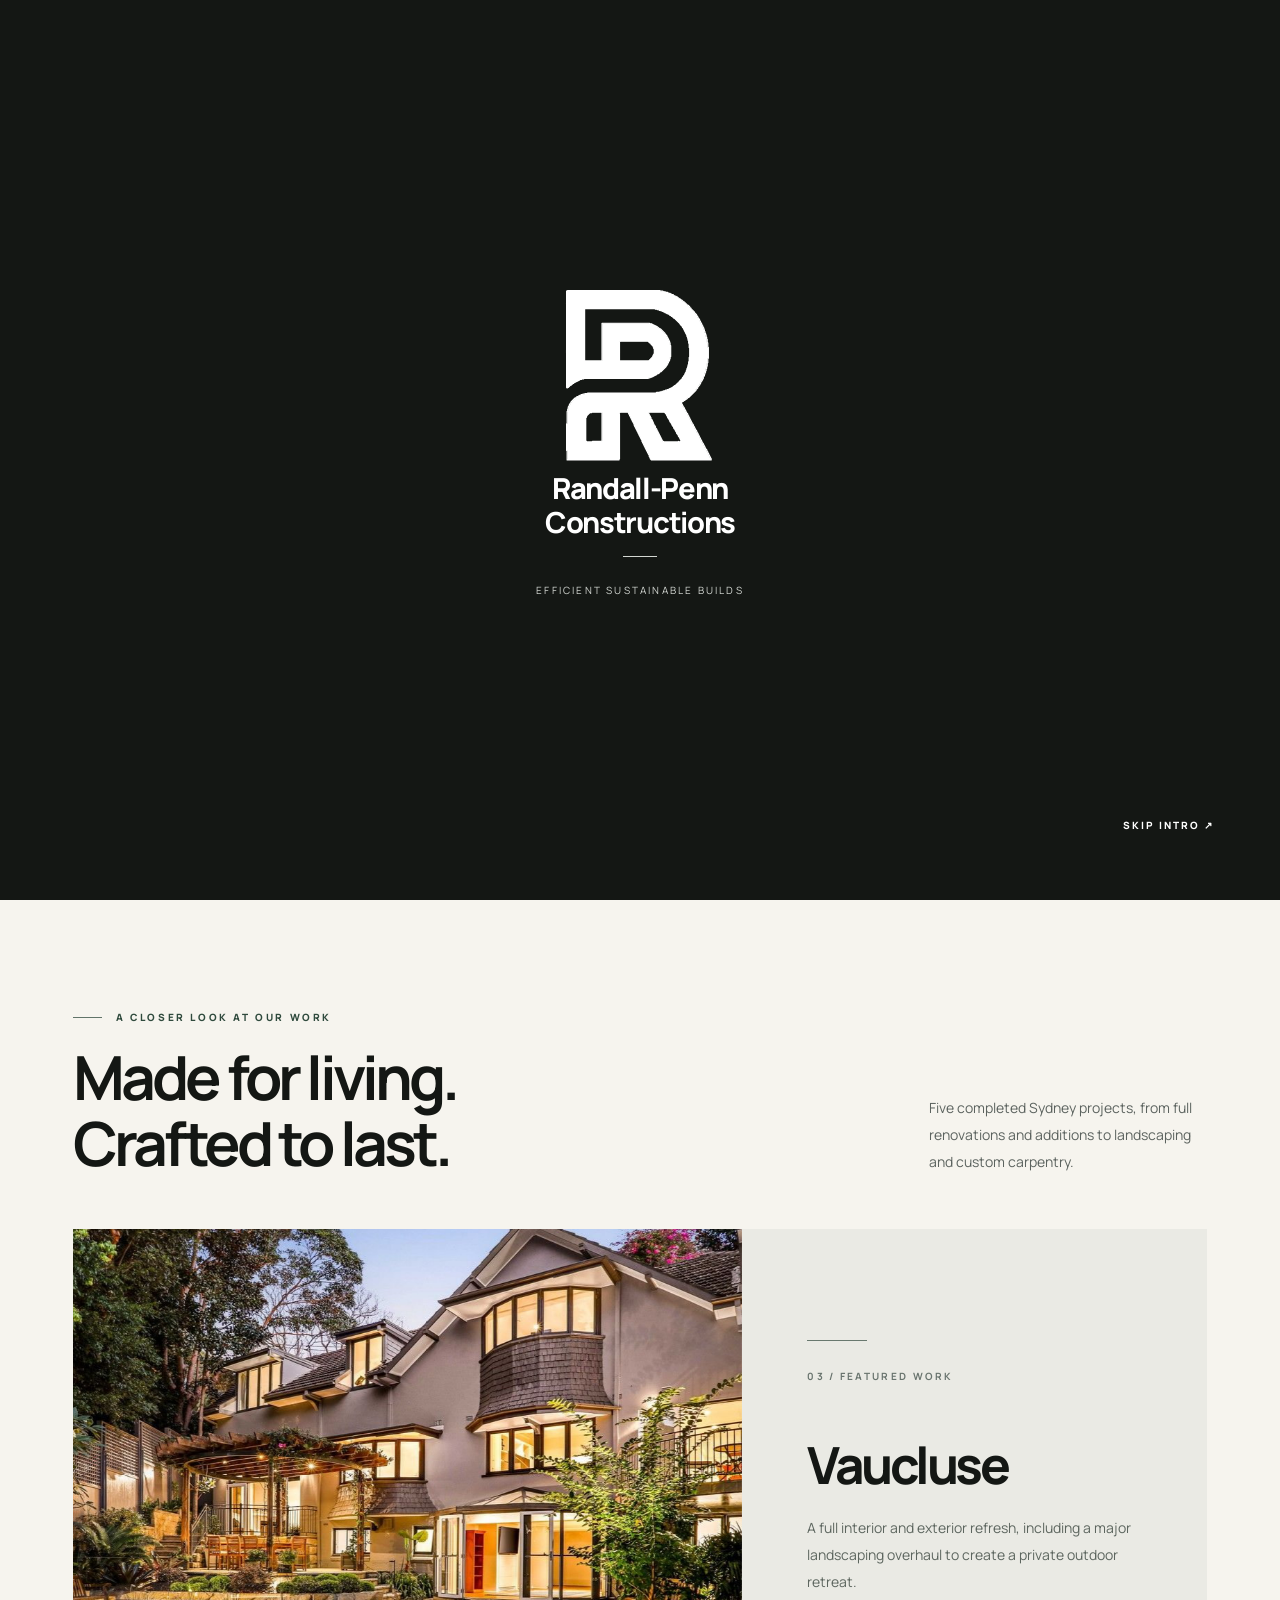
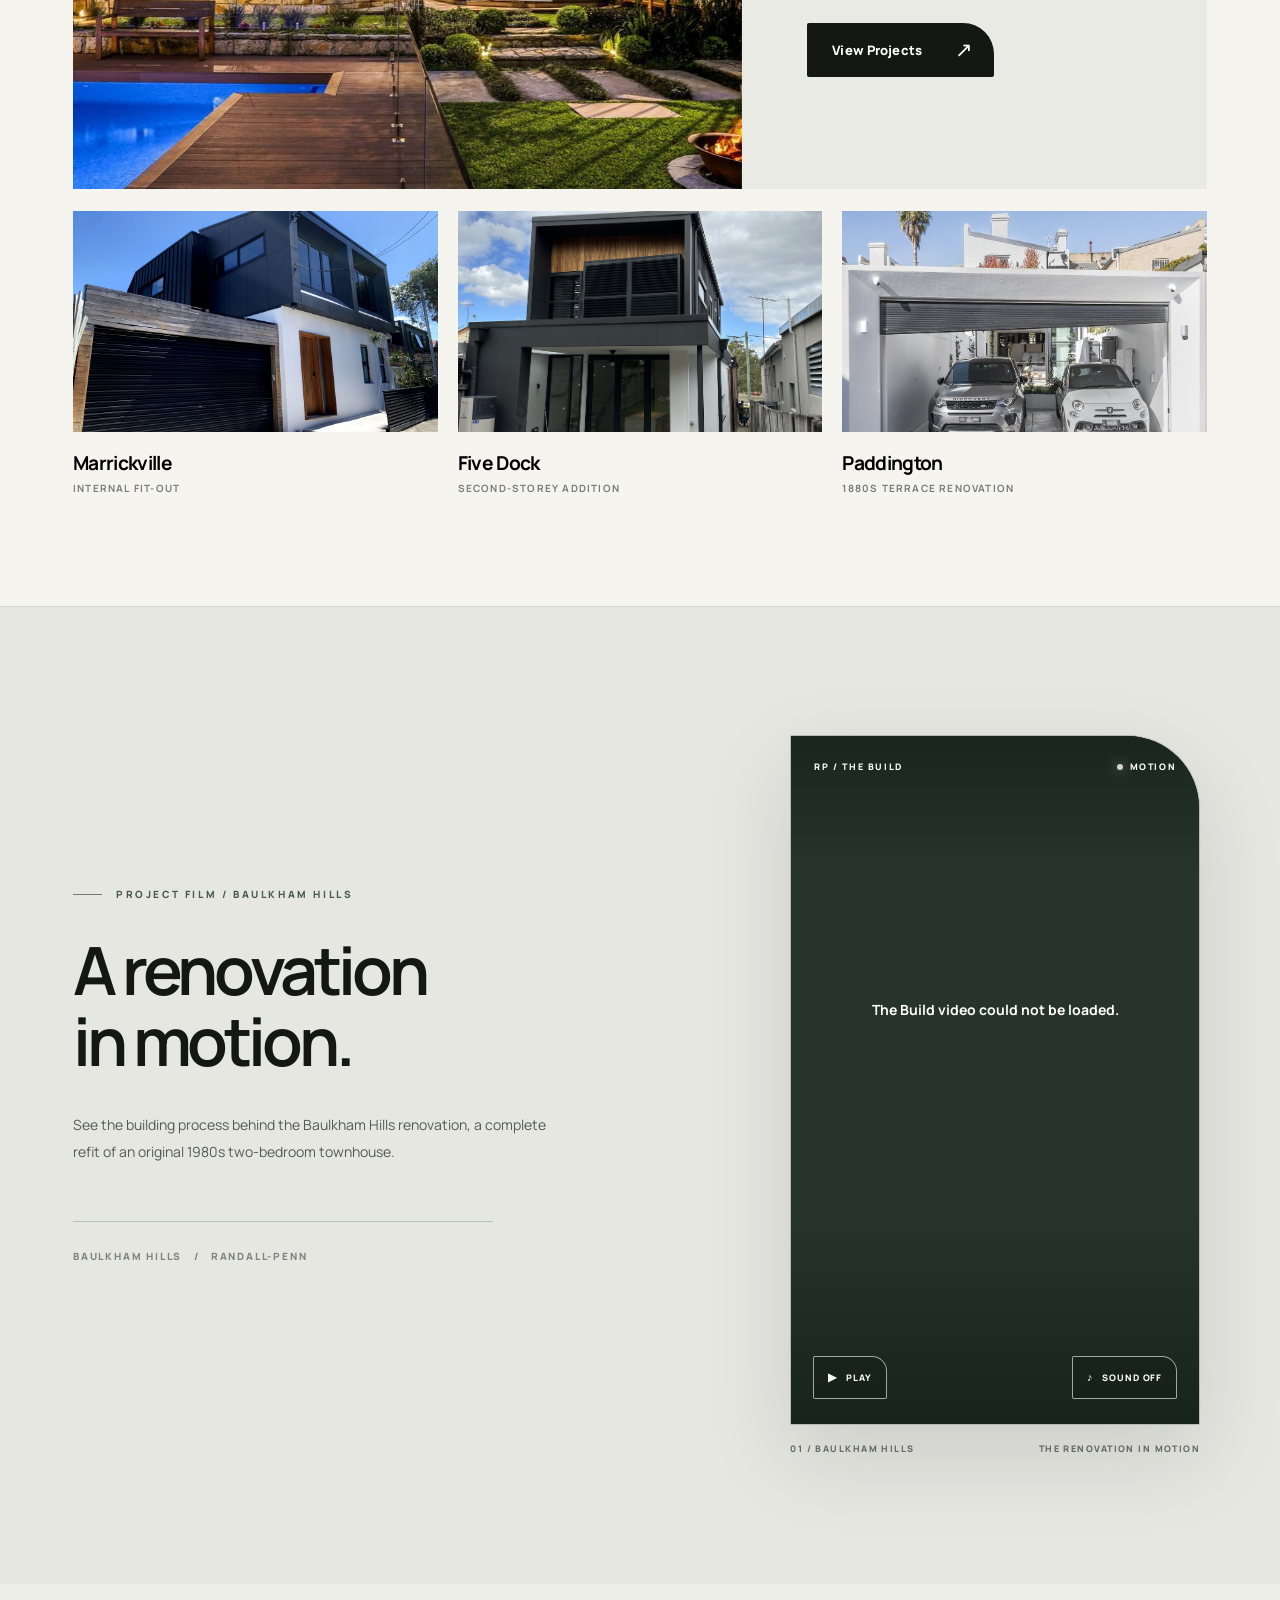
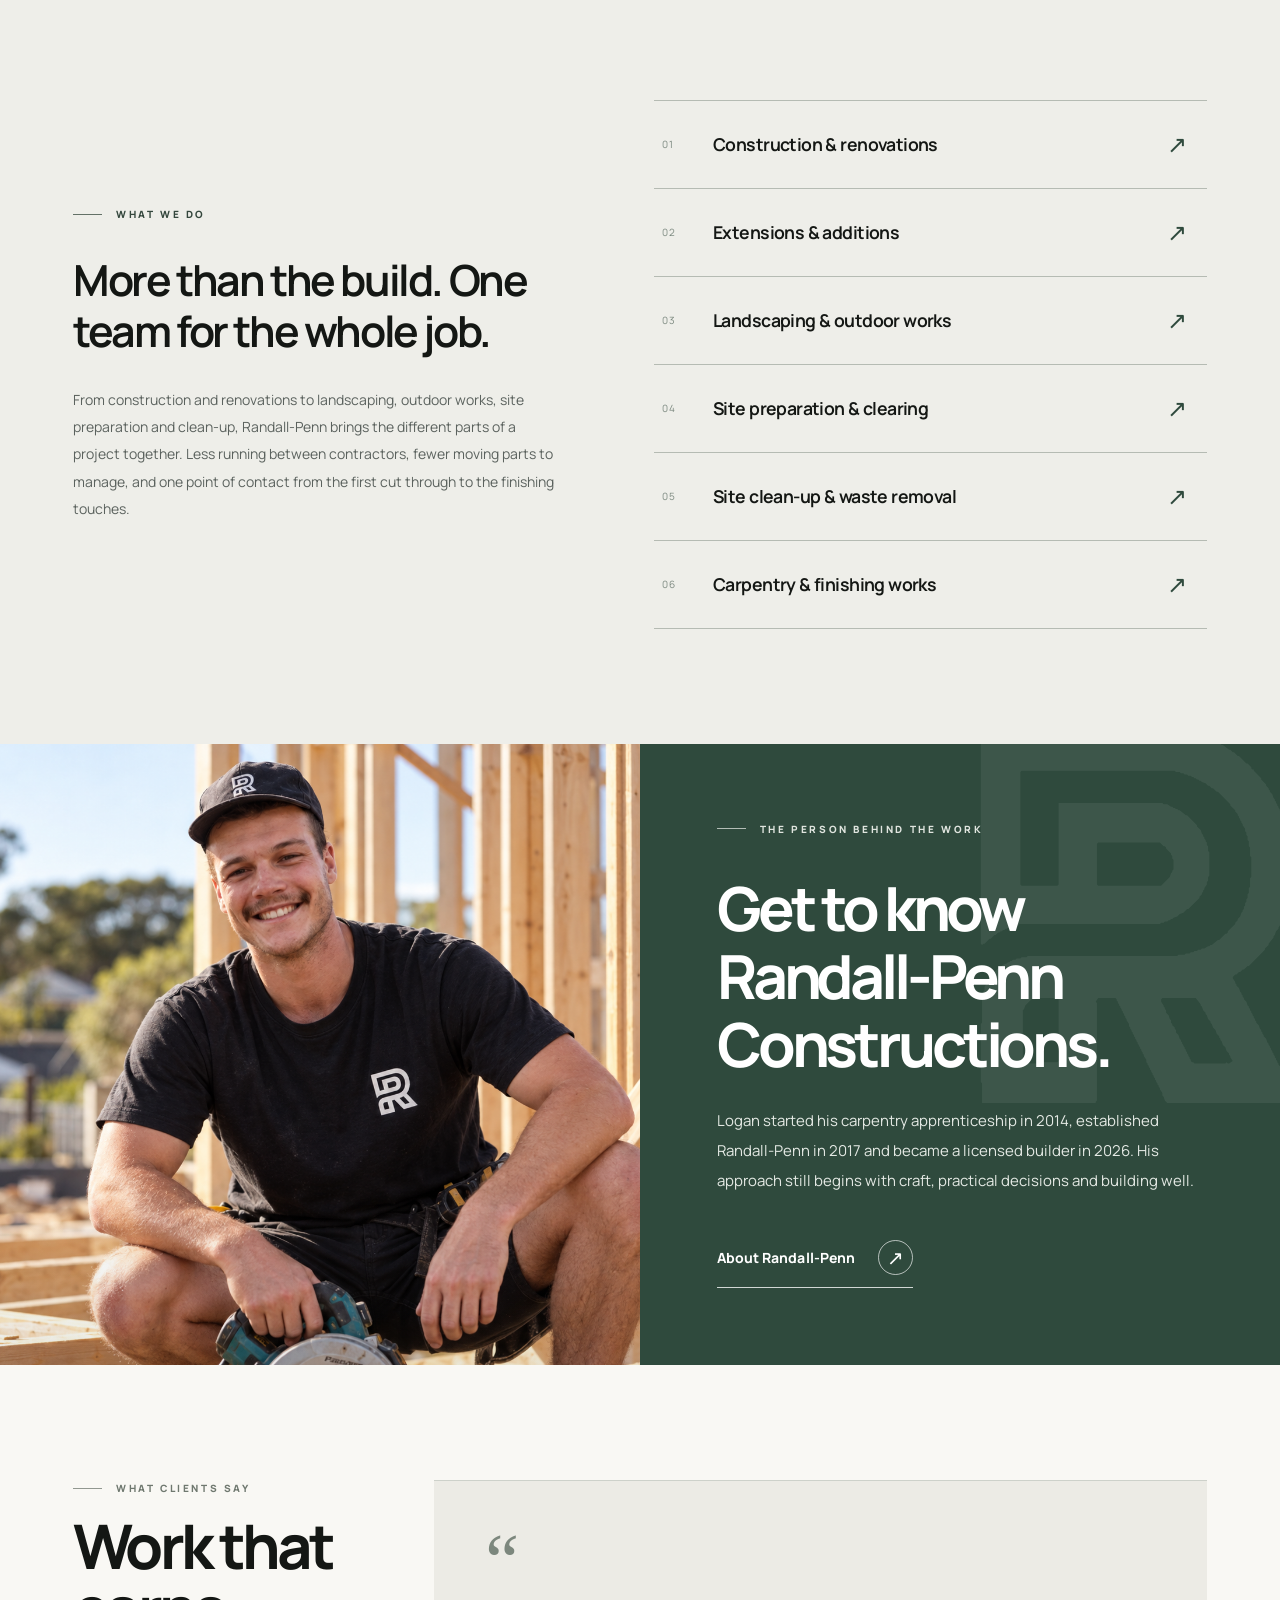
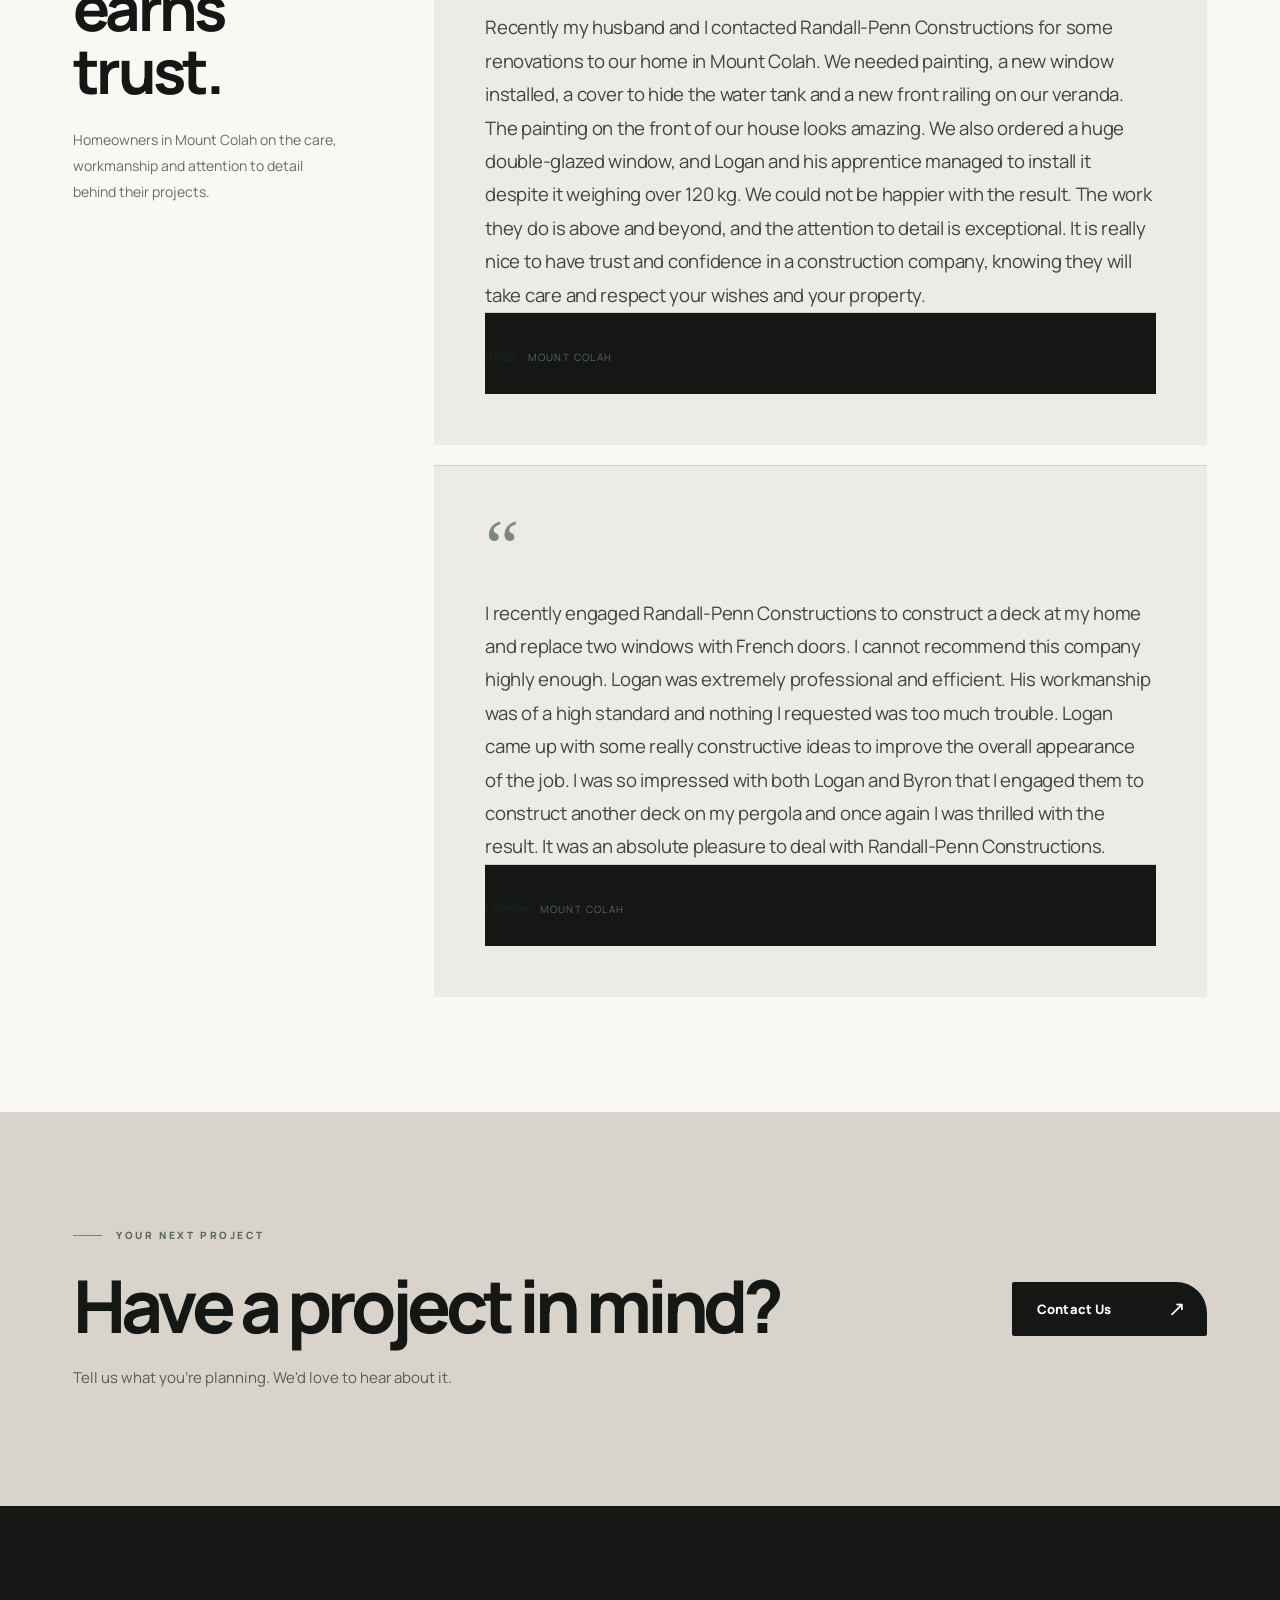
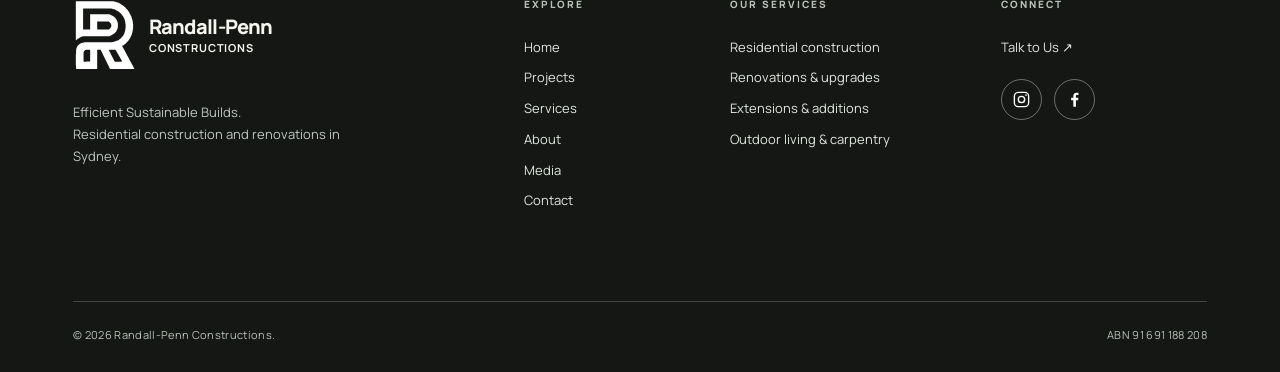
==== commit 1c87458a: "Add files via upload" ====
--- a/index.html
+++ b/index.html
@@ -13,7 +13,7 @@
 <link rel="preconnect" href="https://fonts.googleapis.com">
 <link rel="preconnect" href="https://fonts.gstatic.com" crossorigin>
 <link href="https://fonts.googleapis.com/css2?family=Manrope:wght@400;450;500;550;600;650;700;750;800&display=swap" rel="stylesheet">
-<link rel="stylesheet" href="assets/css/homepage.css?v=20261026-content">
+<link rel="stylesheet" href="assets/css/homepage.css?v=20261026-testimonials">
 <style>html.skip-intro #intro{display:none!important}</style>
 <script>try{if(sessionStorage.getItem("rp_intro_seen")==="1"||matchMedia("(prefers-reduced-motion: reduce)").matches){document.documentElement.classList.add("skip-intro")}}catch(e){}</script>
 <script src="assets/js/homepage.js?v=20261026-vaucluse" defer></script>
@@ -134,7 +134,27 @@
      </div>
    </div>
  </section>
- <section class="testimonials" id="testimonials" aria-labelledby="testimonialsHeading"><div class="wrap quote-inner motion-reveal"><div class="micro micro-line">How we build</div><h2 id="testimonialsHeading">Efficient Sustainable Builds.</h2><div class="quote-mark" aria-hidden="true">•</div><p class="quote-placeholder">High-performing, energy-efficient projects, considered material selection and workmanship that respects the details from the first stages through to the finish.</p><a class="text-cta" href="/about">Our approach <span aria-hidden="true">↗︎</span></a></div></section>
+ <section class="testimonials" id="testimonials" aria-labelledby="testimonialsHeading">
+   <div class="wrap testimonials-inner">
+     <header class="testimonials-head motion-reveal">
+       <div class="micro micro-line">What clients say</div>
+       <h2 id="testimonialsHeading">Work that earns trust.</h2>
+       <p>Homeowners in Mount Colah on the care, workmanship and attention to detail behind their projects.</p>
+     </header>
+     <div class="testimonial-grid">
+       <article class="testimonial-card motion-reveal">
+         <div class="testimonial-mark" aria-hidden="true">“</div>
+         <blockquote>Recently my husband and I contacted Randall-Penn Constructions for some renovations to our home in Mount Colah. We needed painting, a new window installed, a cover to hide the water tank and a new front railing on our veranda. The painting on the front of our house looks amazing. We also ordered a huge double-glazed window, and Logan and his apprentice managed to install it despite it weighing over 120 kg. We could not be happier with the result. The work they do is above and beyond, and the attention to detail is exceptional. It is really nice to have trust and confidence in a construction company, knowing they will take care and respect your wishes and your property.</blockquote>
+         <footer><strong>Shaz</strong><span>Mount Colah</span></footer>
+       </article>
+       <article class="testimonial-card motion-reveal">
+         <div class="testimonial-mark" aria-hidden="true">“</div>
+         <blockquote>I recently engaged Randall-Penn Constructions to construct a deck at my home and replace two windows with French doors. I cannot recommend this company highly enough. Logan was extremely professional and efficient. His workmanship was of a high standard and nothing I requested was too much trouble. Logan came up with some really constructive ideas to improve the overall appearance of the job. I was so impressed with both Logan and Byron that I engaged them to construct another deck on my pergola and once again I was thrilled with the result. It was an absolute pleasure to deal with Randall-Penn Constructions.</blockquote>
+         <footer><strong>Leonie</strong><span>Mount Colah</span></footer>
+       </article>
+     </div>
+   </div>
+ </section>
  <section class="contact" id="contact" aria-labelledby="contactHeading">
    <div class="wrap contact-inner motion-reveal">
      <div>
--- a/assets/css/homepage.css
+++ b/assets/css/homepage.css
@@ -10,7 +10,7 @@
 .media-slot{background:#e6e5df;border-top:1px solid #d0d0c8;border-bottom:1px solid #d0d0c8}.media-slot-inner{display:flex;justify-content:space-between;align-items:center;gap:50px;padding-top:43px;padding-bottom:43px}.media-slot h2{font-size:clamp(26px,3vw,39px);line-height:1.2;letter-spacing:-.05em;margin-top:7px}.media-slot p{font-size:13px;color:#606761;max-width:310px;line-height:1.8}.status-pill{font-size:10px;letter-spacing:.17em;text-transform:uppercase;display:inline-block;padding:8px 12px;border:1px solid #9fa79e;border-radius:60px;white-space:nowrap}
 .services{background:#eeede8}.services-inner{display:grid;grid-template-columns:minmax(320px,.75fr) minmax(420px,1.2fr);gap:clamp(45px,8vw,155px);align-items:start;min-height:570px}.services .micro{margin-bottom:47px}.services h2{font-size:clamp(42px,4.6vw,75px);line-height:1.07;letter-spacing:-.067em;font-weight:740;max-width:580px}.services .intro{color:#5b625e;font-size:14px;line-height:1.95;max-width:460px;margin-top:45px}.service-list{border-top:1px solid #b5bbb3}.service-row{width:100%;padding:24px 4px;border:0;border-bottom:1px solid #b5bbb3;background:transparent;display:grid;grid-template-columns:39px minmax(0,1fr) 35px;align-items:center;gap:18px;text-align:left;color:var(--ink);transition:padding-left .2s,background .2s}.service-row .n{font-size:10px;letter-spacing:.1em;color:#7b887f}.service-row .name{font-size:clamp(17px,1.65vw,26px);font-weight:650;letter-spacing:-.035em;line-height:1.3}.service-row .tip{font-size:27px;line-height:1;font-weight:350;color:#2f4a3d;transition:transform .18s}.service-row:hover{padding-left:11px;background:#e3e5df}.service-row:hover .tip{transform:translate(4px,-4px)}.services-note{font-size:11px;color:#747a75;margin-top:21px}
 .about{display:grid;grid-template-columns:1fr 1fr;min-height:clamp(610px,48vw,760px)}.about-photo{position:relative;overflow:hidden;background:#9b9f97}.about-photo .about-backdrop{position:absolute;inset:0;width:100%;height:100%;object-fit:cover;filter:brightness(.73) saturate(.6)}.about-photo:after{content:"";position:absolute;inset:0;background:linear-gradient(45deg,#121b188a,transparent 60%)}.about-photo .logan-frame{position:absolute;z-index:1;left:10%;bottom:10%;height:min(64%,460px);width:auto;max-width:70%;aspect-ratio:210/240;object-fit:cover;border:8px solid #f6f4eef0;box-shadow:0 25px 65px #0006}.photo-note{position:absolute;z-index:2;bottom:3%;left:10%;color:white;font-size:10px;letter-spacing:.16em;text-transform:uppercase;font-weight:750;text-shadow:0 1px 4px #0007}.about-copy{background:var(--forest);color:white;display:flex;align-items:center;position:relative;overflow:hidden;padding:clamp(45px,6vw,105px)}.about-copy .watermark{position:absolute;right:-5%;top:0;width:58%;height:auto;filter:brightness(0) invert(1);opacity:.055;pointer-events:none}.about-copy-inner{position:relative;z-index:1;max-width:640px}.about-copy .micro{color:#e0e5df}.about-copy h2{font-size:clamp(42px,4.75vw,78px);line-height:1.12;letter-spacing:-.068em;font-weight:730;margin:37px 0 28px}.about-copy p{font-size:15px;line-height:2;color:#e4e9e4;max-width:540px}.text-cta{appearance:none;-webkit-appearance:none;display:inline-flex;align-items:center;justify-content:space-between;gap:23px;min-height:58px;width:max-content;max-width:100%;margin-top:34px;padding:7px 0 9px;border:0;border-bottom:1px solid rgba(255,255,255,.78);border-radius:0;background:transparent;color:inherit;font-size:clamp(14px,1.05vw,16px);font-weight:750;line-height:1.3;letter-spacing:.005em;text-align:left;cursor:pointer;transition:gap .22s,border-color .22s}.text-cta span{display:inline-grid;place-items:center;flex:0 0 35px;width:35px;height:35px;border:1px solid rgba(255,255,255,.65);border-radius:50%;font-size:20px;font-weight:400;line-height:1;transition:transform .25s,background .25s}.text-cta:hover{gap:29px;border-color:#fff}.text-cta:hover span{transform:translate(2px,-2px);background:#ffffff21}
-.testimonials{background:#f9f8f4;padding:clamp(80px,10vw,165px) 0}.quote-inner{max-width:990px;margin:auto;text-align:center;display:flex;align-items:center;flex-direction:column}.quote-inner .micro{color:#737d73}.quote-inner h2{font-size:clamp(35px,4.2vw,64px);font-weight:730;letter-spacing:-.06em;margin:15px 0 41px}.quote-mark{font-size:66px;line-height:1;color:#a4aca3;font-family:Georgia,serif}.quote-placeholder{font-size:clamp(19px,2.2vw,31px);color:#646b64;font-weight:450;letter-spacing:-.03em;margin:12px 0 20px;max-width:750px}.quote-note{font-size:11px;color:#828780;letter-spacing:.13em;text-transform:uppercase}
+.quote-note{font-size:11px;color:#828780;letter-spacing:.13em;text-transform:uppercase}
 .contact{background:var(--stone);color:var(--ink);padding:clamp(85px,9vw,145px) 0}.contact-inner{display:flex;align-items:center;justify-content:space-between;gap:50px}.contact .micro{color:#59675c}.contact h2{font-size:clamp(44px,5.7vw,87px);line-height:1.1;letter-spacing:-.07em;font-weight:740;margin:21px 0 20px}.contact p{color:#555d55;font-size:15px}.contact .soft-btn{white-space:nowrap;min-width:195px}
 footer{background:var(--ink);color:#f6f4ee;padding:clamp(65px,7vw,120px) 0 27px}.footer-main{display:grid;grid-template-columns:1.55fr .6fr .85fr .8fr;gap:clamp(30px,4vw,68px);padding-bottom:clamp(65px,7vw,100px)}.footer-brand .logo-lockup{align-items:center;margin-bottom:26px}.footer-brand .logo-lockup img{width:65px;height:79px}.footer-brand .logo-type{font-size:20px}.footer-brand .logo-type small{font-size:11px}.footer-brand p{font-size:13px;color:#bfc6c0;max-width:290px}.foot-heading{font-size:10px;text-transform:uppercase;letter-spacing:.2em;font-weight:800;color:#b8bfb8;margin-bottom:24px}.foot-list{display:flex;flex-direction:column;gap:10px}.foot-list a,.foot-list button{font-size:13px;color:#e2e6e0;background:transparent;padding:0;border:0;text-align:left;line-height:1.6}.foot-list a:hover,.foot-list button:hover{color:white;text-decoration:underline;text-underline-offset:4px}.socials{display:flex;gap:12px;margin-top:22px}.socials a{width:41px;height:41px;display:grid;place-items:center;border:1px solid #f6f4ee65;border-radius:50%;color:white;transition:background .2s}.socials a:hover{background:#ffffff22}.socials svg{width:19px;height:19px}.footer-base{padding-top:24px;border-top:1px solid #ffffff30;display:flex;align-items:center;justify-content:space-between;gap:25px;flex-wrap:wrap;color:#b9c0b8;font-size:11px;letter-spacing:.03em}
 .modal{border:0;padding:0;width:min(580px,calc(100% - 32px));max-height:min(90vh,830px);background:var(--paper);box-shadow:0 30px 100px #0006;color:var(--ink)}.modal::backdrop{background:#0e1814be;backdrop-filter:blur(3px)}.modal-close{position:absolute;right:19px;top:18px;width:42px;height:42px;display:grid;place-items:center;background:transparent;border:1px solid #151b1838;border-radius:50%;font-size:25px}.modal-inner{padding:clamp(25px,6vw,53px)}.modal-photo{width:100%;aspect-ratio:1.9;object-fit:cover}.modal h2{font-size:clamp(28px,5vw,49px);letter-spacing:-.06em;line-height:1.15;margin:17px 45px 17px 0}.modal p{color:#5b635d;line-height:1.8;font-size:14px}.modal .micro{color:var(--forest)}.modal-tags{display:flex;gap:8px;flex-wrap:wrap;margin:22px 0}.modal-tag{font-size:10px;letter-spacing:.1em;text-transform:uppercase;padding:6px 10px;border:1px solid #aab1a9}.modal .soft-btn{margin-top:25px}.modal .socials a{border-color:#232c27;color:var(--ink)}
@@ -133,3 +133,20 @@
 
 /* 2026-10-26 real project content */
 .featured-image:not(.placeholder-visual) img{filter:none}
+
+/* Real client testimonials */
+.testimonials{background:#f9f8f4;padding:clamp(82px,9vw,150px) 0}
+.testimonials-inner{display:grid;grid-template-columns:minmax(260px,.52fr) minmax(0,1.48fr);gap:clamp(46px,7vw,115px);align-items:start}
+.testimonials-head{position:sticky;top:120px}
+.testimonials-head .micro{color:#6f786f}
+.testimonials-head h2{font-size:clamp(40px,4.8vw,72px);line-height:1.02;letter-spacing:-.06em;font-weight:730;margin:18px 0 24px;max-width:520px}
+.testimonials-head p{color:#666e67;line-height:1.85;max-width:390px;font-size:14px}
+.testimonial-grid{display:grid;gap:20px}
+.testimonial-card{background:#ecebe5;padding:clamp(30px,4vw,58px);min-height:360px;display:flex;flex-direction:column;border-top:1px solid #cdd1ca}
+.testimonial-mark{font-family:Georgia,serif;font-size:76px;line-height:.75;color:#7c877d;margin-bottom:22px}
+.testimonial-card blockquote{margin:0;color:#3f4640;font-size:clamp(16px,1.45vw,20px);line-height:1.8;letter-spacing:-.015em}
+.testimonial-card footer{display:flex;align-items:baseline;gap:12px;margin-top:auto;padding-top:32px;border-top:1px solid #c8ccc5;color:#5f675f}
+.testimonial-card footer strong{font-size:13px;color:#1c211d}
+.testimonial-card footer span{font-size:10px;letter-spacing:.14em;text-transform:uppercase}
+@media(max-width:900px){.testimonials-inner{grid-template-columns:1fr}.testimonials-head{position:static}.testimonial-card{min-height:0}}
+@media(max-width:600px){.testimonial-card{padding:28px 24px}.testimonial-card blockquote{font-size:16px}.testimonial-mark{font-size:60px}}
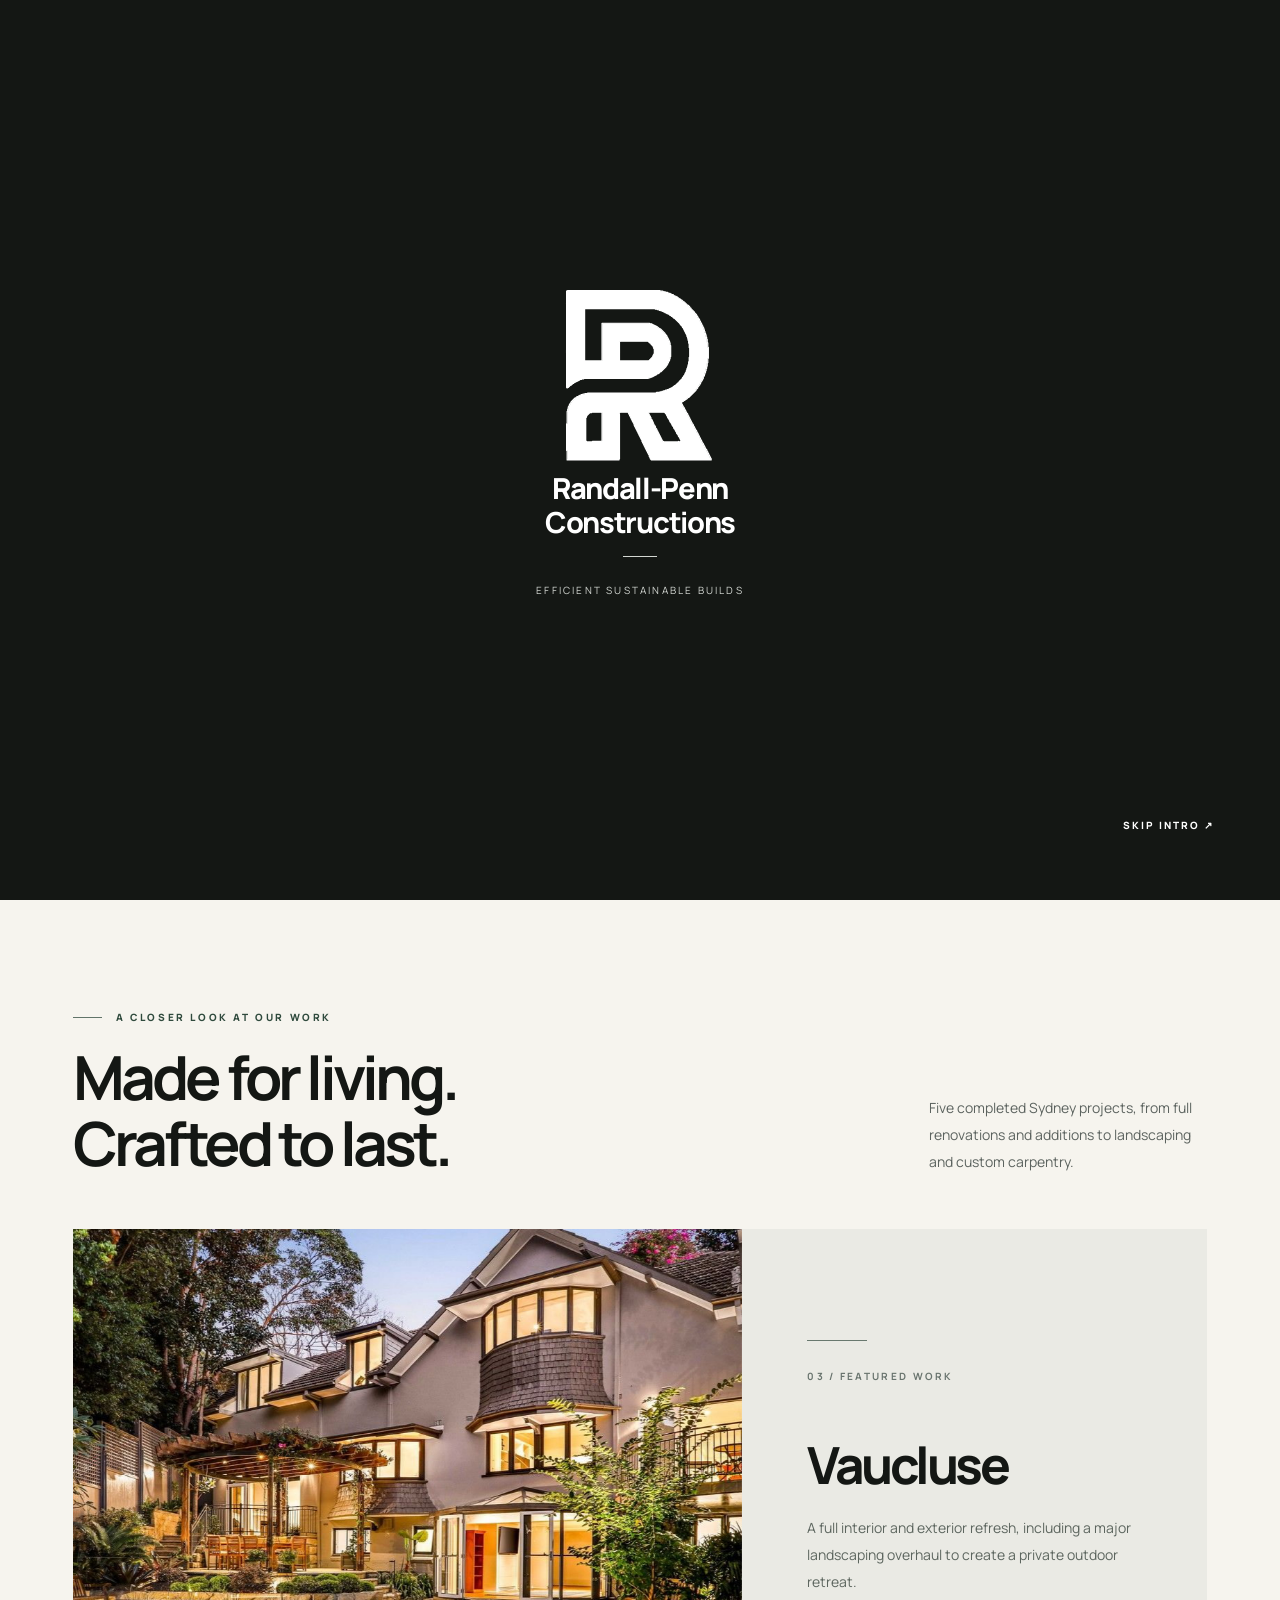
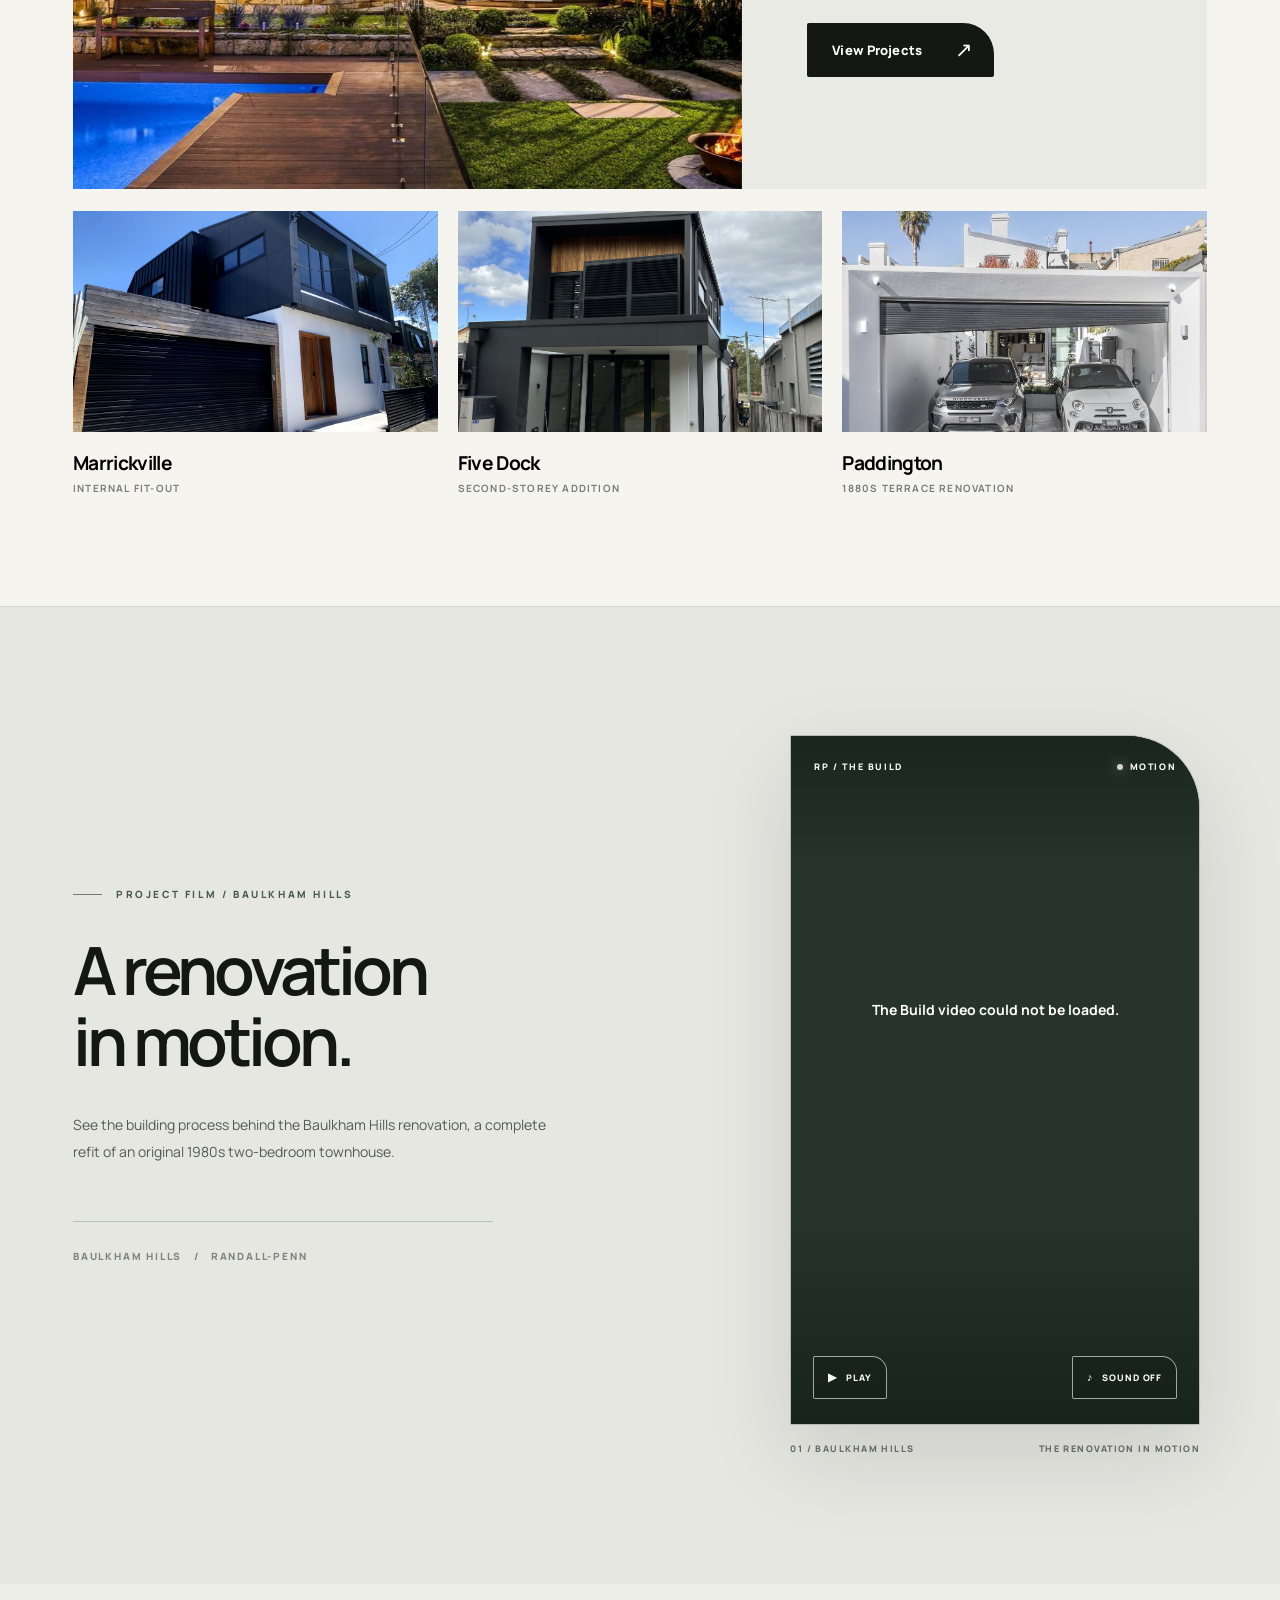
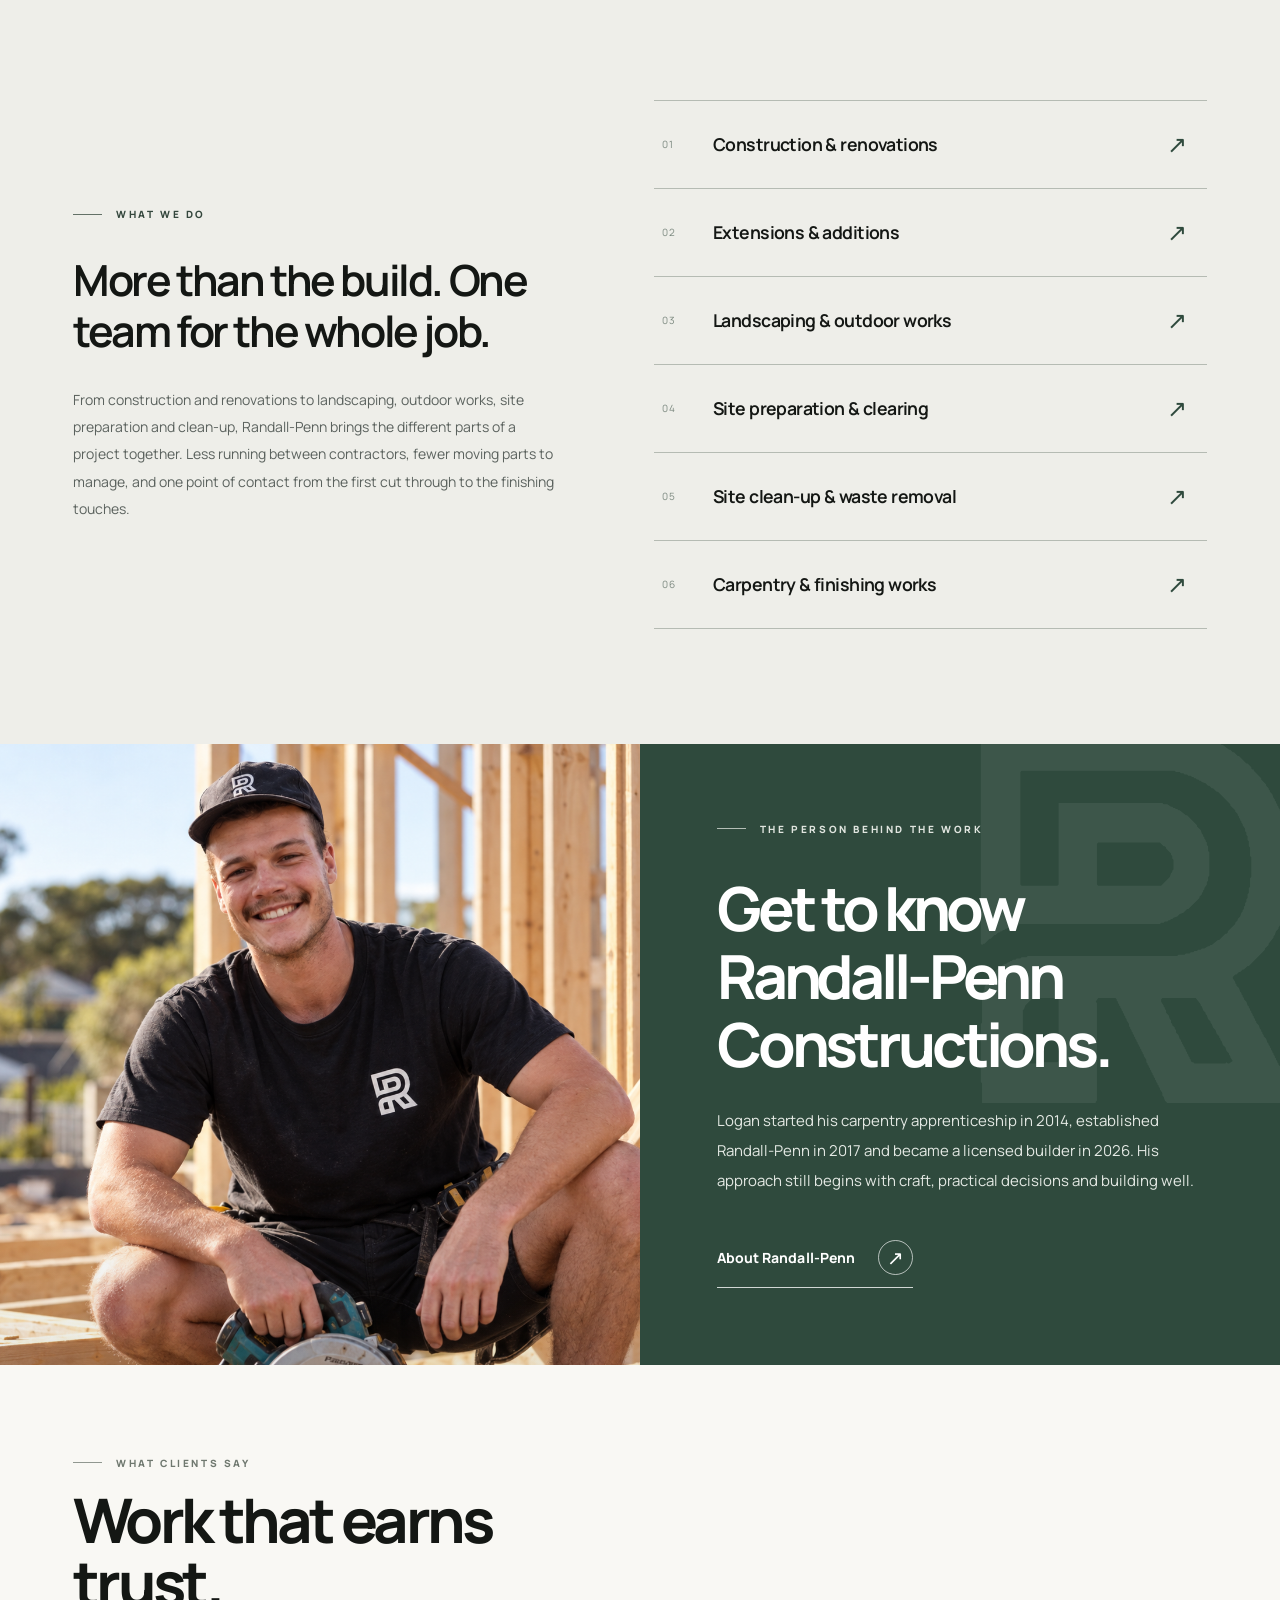
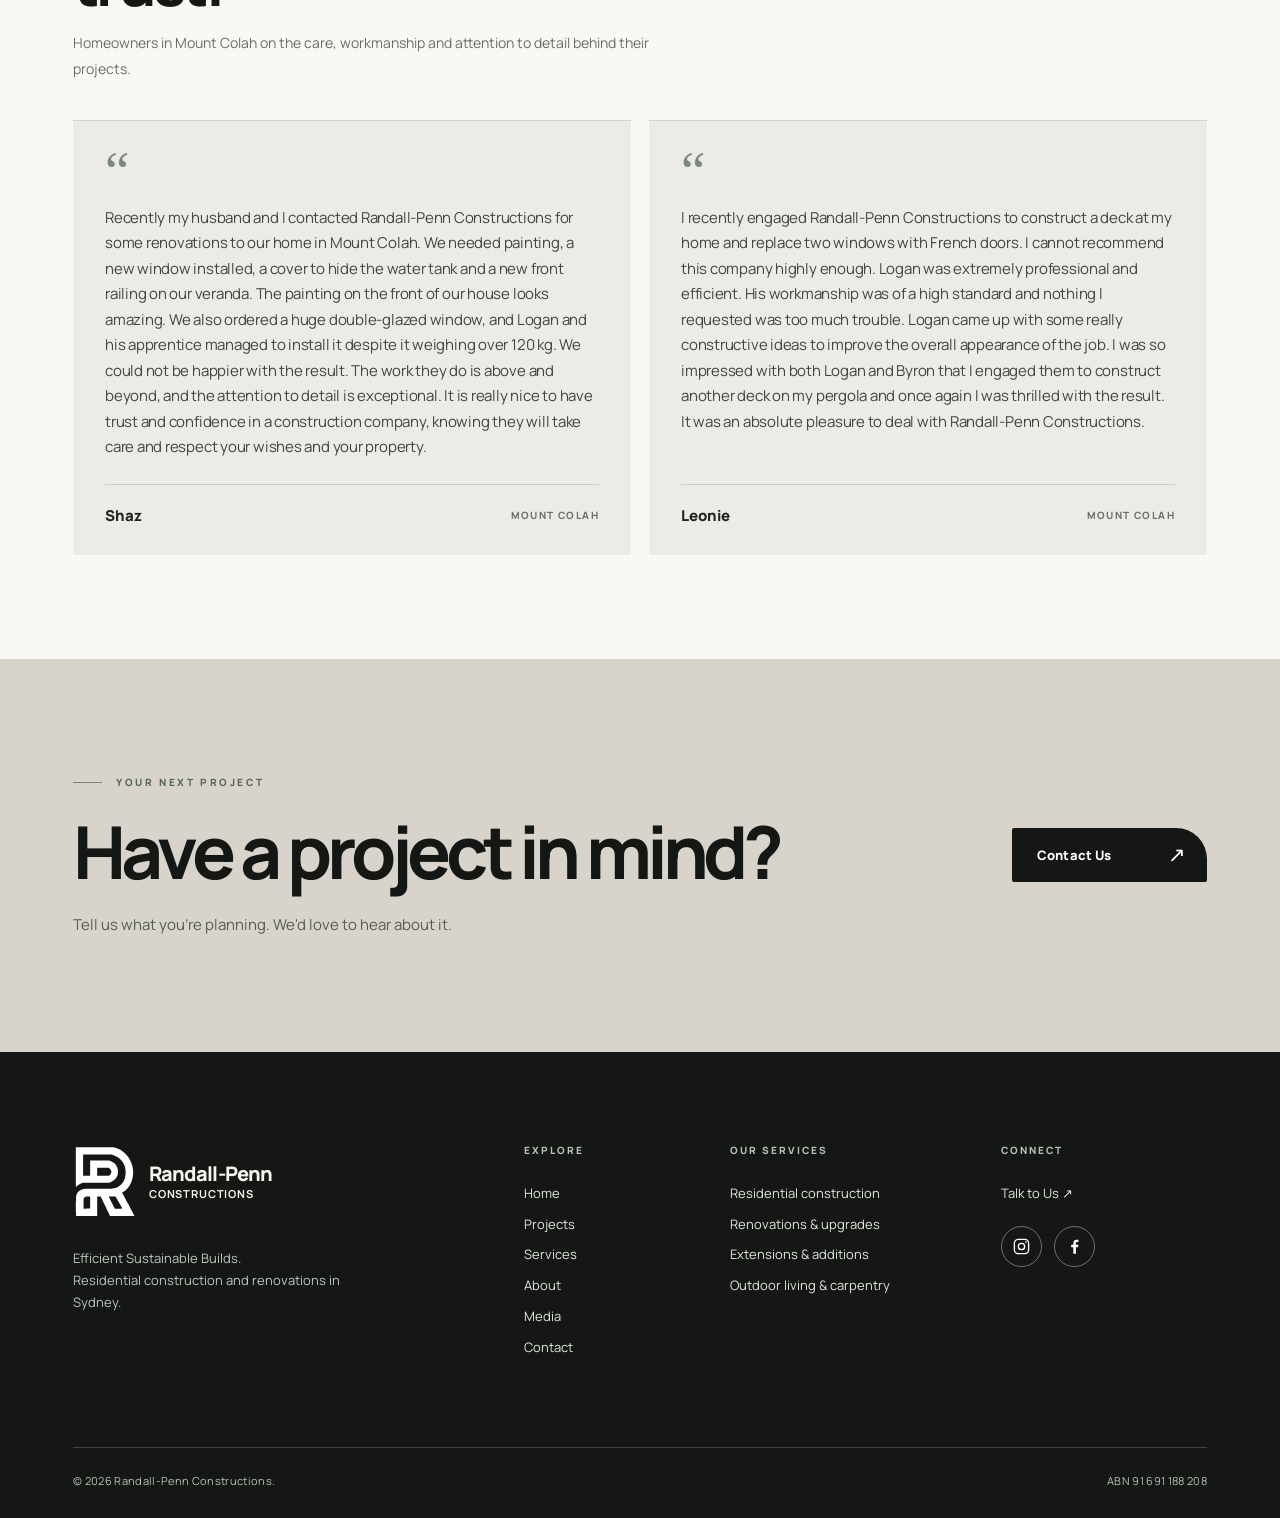
==== commit e47e2297: "Add files via upload" ====
--- a/index.html
+++ b/index.html
@@ -25,7 +25,7 @@
 <meta property="og:title" content="Residential Builder Sydney | Randall-Penn Constructions">
 <meta property="og:description" content="Randall-Penn Constructions delivers residential renovations, additions, landscaping, carpentry and coordinated building work across Sydney.">
 <meta property="og:url" content="https://www.randall-pennconstructions.com.au">
-<meta property="og:image" content="https://www.randall-pennconstructions.com.au/assets/images/randall-penn-media-57.jpg">
+<meta property="og:image" content="https://www.randall-pennconstructions.com.au/assets/images/projects/vaucluse/Photo%2026-10-2026%2C%204%2007%2022%20pm%20(12).jpg">
 <meta name="twitter:card" content="summary_large_image">
 </head>
 <body>
@@ -43,7 +43,7 @@
 </div>
 <main>
  <section class="hero" id="home" aria-labelledby="heroTitle">
-   <div class="hero-media" id="heroMedia" aria-hidden="true"><img src="assets/images/randall-penn-media-57.jpg" alt="" fetchpriority="high" decoding="async"></div>
+   <div class="hero-media" id="heroMedia" aria-hidden="true"><img src="/assets/images/projects/vaucluse/Photo%2026-10-2026%2C%204%2007%2022%20pm%20(12).jpg" alt="" fetchpriority="high" decoding="async"></div>
    <nav class="top-nav" aria-label="Main navigation">
      <a href="/" class="logo-lockup" aria-label="Randall-Penn Constructions, home">
        <img src="assets/images/rp-logo-original.svg" alt="" width="43" height="53">
--- a/assets/css/homepage.css
+++ b/assets/css/homepage.css
@@ -150,3 +150,34 @@
 .testimonial-card footer span{font-size:10px;letter-spacing:.14em;text-transform:uppercase}
 @media(max-width:900px){.testimonials-inner{grid-template-columns:1fr}.testimonials-head{position:static}.testimonial-card{min-height:0}}
 @media(max-width:600px){.testimonial-card{padding:28px 24px}.testimonial-card blockquote{font-size:16px}.testimonial-mark{font-size:60px}}
+
+/* 2026-10-26 UI refinement: compact horizontal testimonials + consistent CTA silhouette */
+.testimonials{padding:clamp(68px,7vw,108px) 0;overflow:hidden}
+.testimonials-inner{display:block}
+.testimonials-head{position:static;max-width:760px;margin-bottom:38px}
+.testimonials-head h2{margin-bottom:16px}
+.testimonials-head p{max-width:620px}
+.testimonial-grid{display:grid;grid-auto-flow:column;grid-auto-columns:minmax(430px,1fr);grid-template-columns:none;gap:18px;overflow-x:auto;overscroll-behavior-inline:contain;scroll-snap-type:x proximity;padding:0 0 14px;scrollbar-width:thin;scrollbar-color:#899188 #dedfd9}
+.testimonial-grid::-webkit-scrollbar{height:8px}
+.testimonial-grid::-webkit-scrollbar-track{background:#dedfd9}
+.testimonial-grid::-webkit-scrollbar-thumb{background:#899188;border-radius:99px}
+.testimonial-card{scroll-snap-align:start;min-height:0;height:auto;padding:30px 32px 27px;display:grid;grid-template-rows:auto 1fr auto}
+.testimonial-mark{font-size:55px;margin-bottom:12px}
+.testimonial-card blockquote{font-size:15px;line-height:1.7}
+.testimonial-card footer{margin-top:24px;padding-top:18px;border-top:1px solid #c9cec6;display:flex;align-items:center;justify-content:space-between;gap:18px}
+.testimonial-card footer strong{font-size:15px;color:#202520}
+.testimonial-card footer span{font-size:10px;letter-spacing:.14em;text-transform:uppercase;color:#747d75;font-weight:750}
+.soft-btn{border-radius:2px 31px 2px 2px}
+@media(max-width:760px){.testimonials{padding:64px 0}.testimonials-head{margin-bottom:28px}.testimonial-grid{grid-auto-columns:min(88vw,420px)}.testimonial-card{padding:26px 24px}.testimonial-card footer{align-items:flex-start;flex-direction:column;gap:4px}}
+
+/* Testimonial author footer visibility fix */
+.testimonial-card > footer{background:transparent!important;color:#5f675f!important;padding:18px 0 0!important;margin-top:24px!important;border-top:1px solid #c9cec6!important;display:flex!important;align-items:center!important;justify-content:space-between!important;gap:18px!important}
+.testimonial-card > footer strong{color:#202520!important;font-size:15px!important;font-weight:800!important}
+.testimonial-card > footer span{color:#687168!important;font-size:10px!important;letter-spacing:.14em!important;text-transform:uppercase!important;font-weight:750!important}
+@media(max-width:760px){.testimonial-card > footer{align-items:flex-start!important;flex-direction:column!important;gap:4px!important}}
+
+/* Testimonial author footer visibility fix */
+.testimonial-card > footer{background:transparent!important;color:#5f675f!important;padding:18px 0 0!important;margin-top:24px!important;border-top:1px solid #c9cec6!important;display:flex!important;align-items:center!important;justify-content:space-between!important;gap:18px!important}
+.testimonial-card > footer strong{color:#202520!important;font-size:15px!important;font-weight:800!important}
+.testimonial-card > footer span{color:#687168!important;font-size:10px!important;letter-spacing:.14em!important;text-transform:uppercase!important;font-weight:750!important}
+@media(max-width:760px){.testimonial-card > footer{align-items:flex-start!important;flex-direction:column!important;gap:4px!important}}
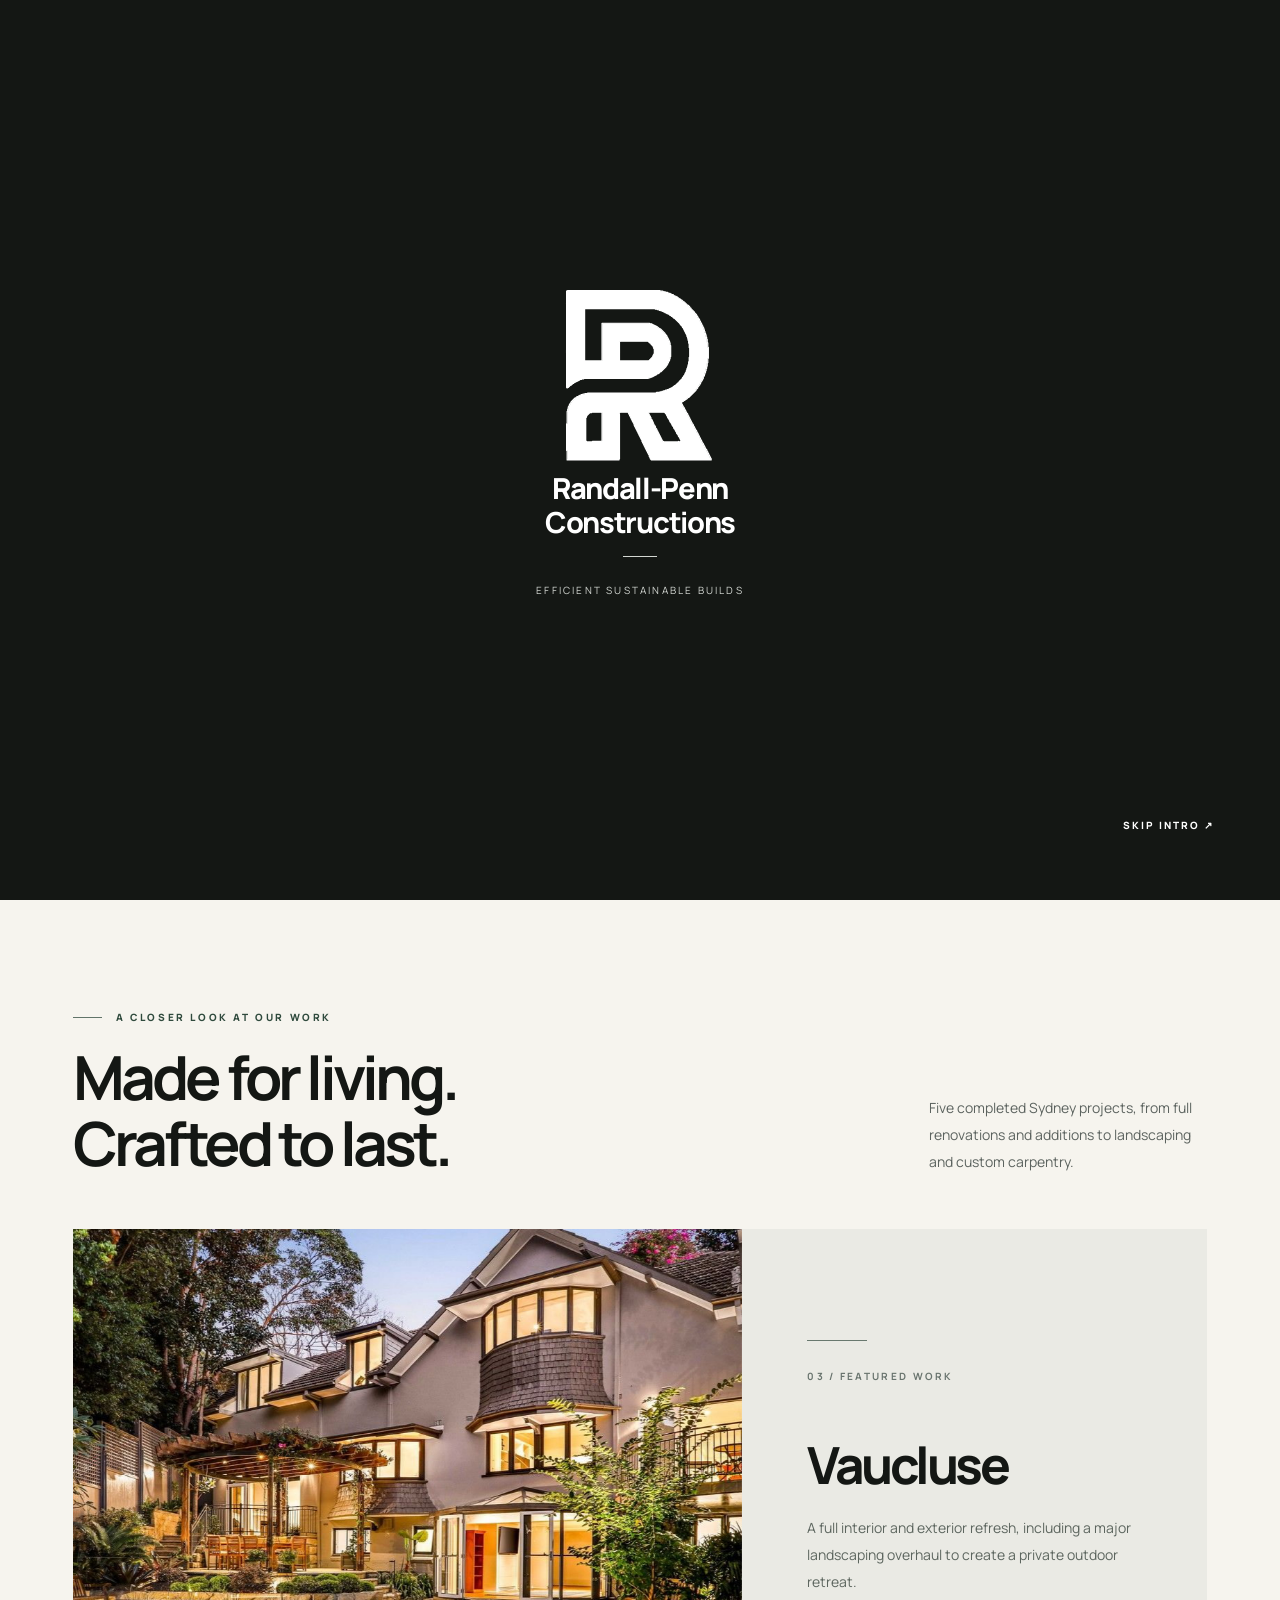
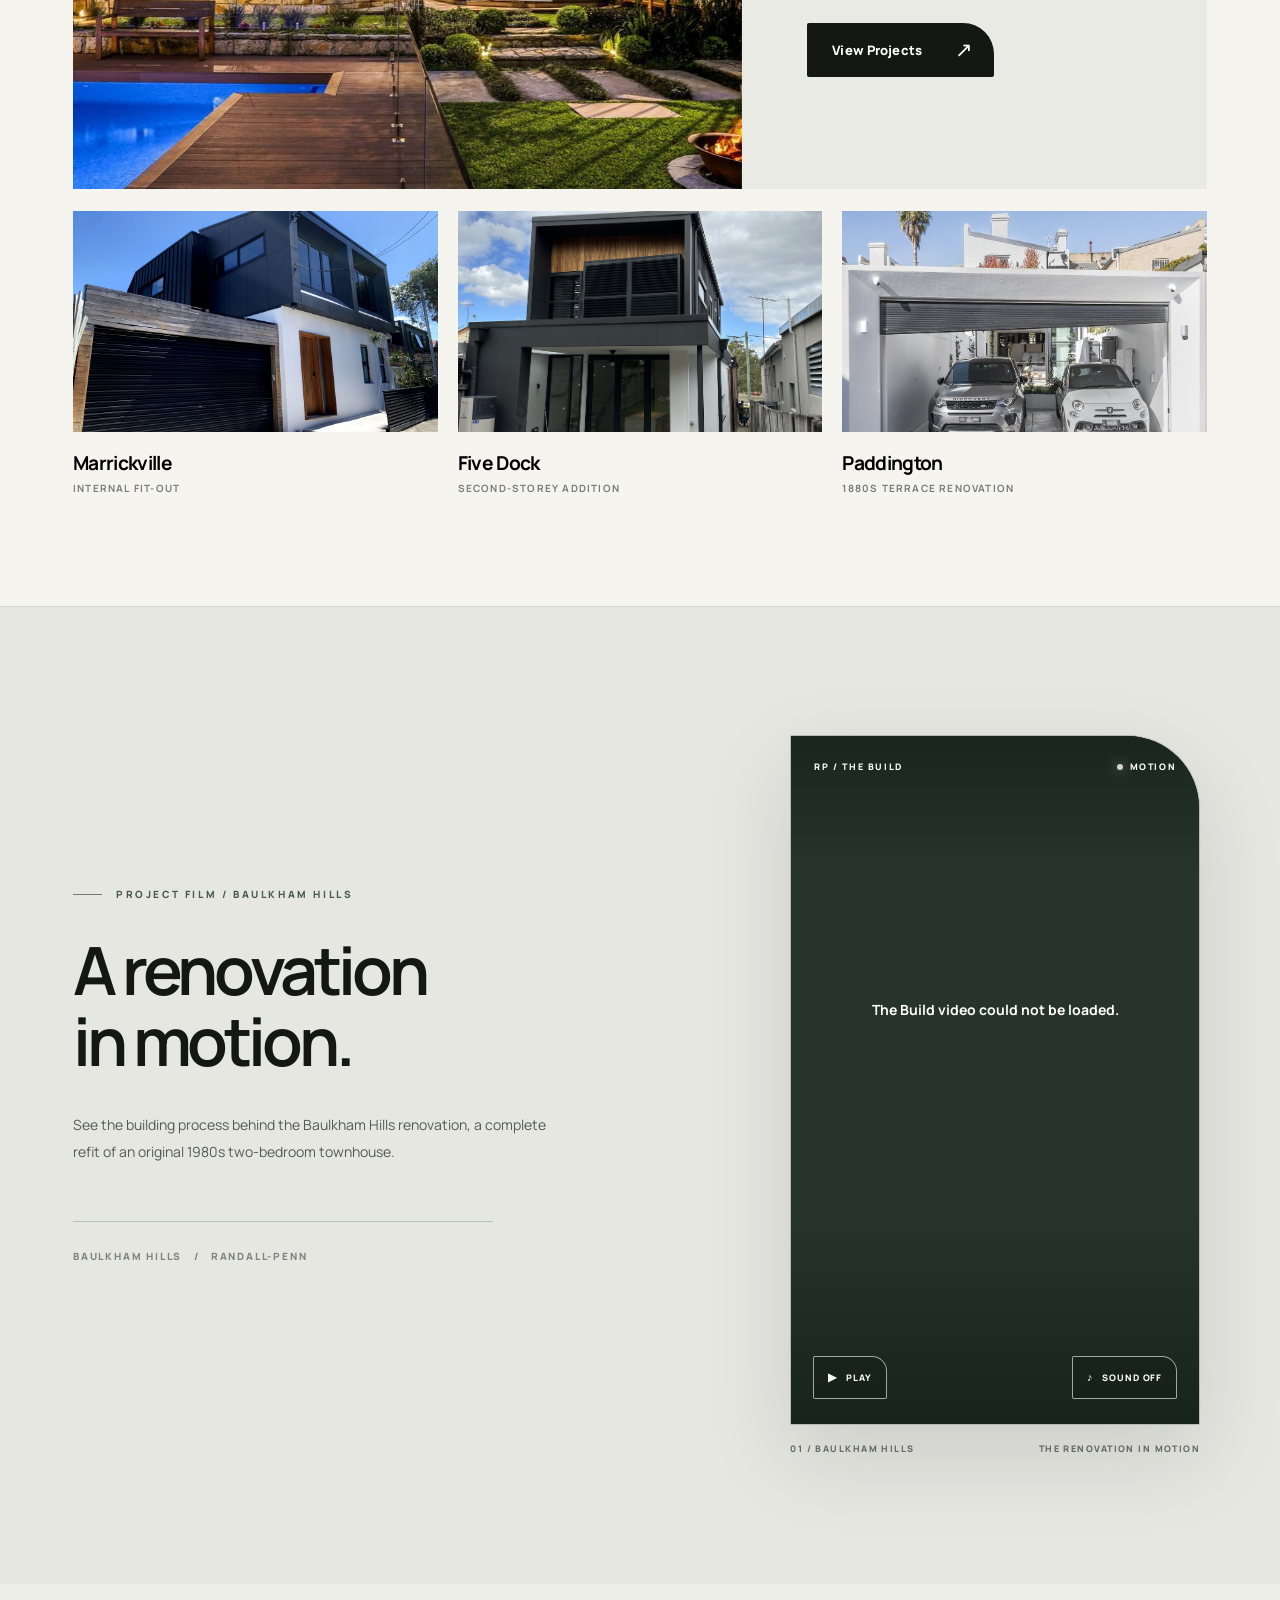
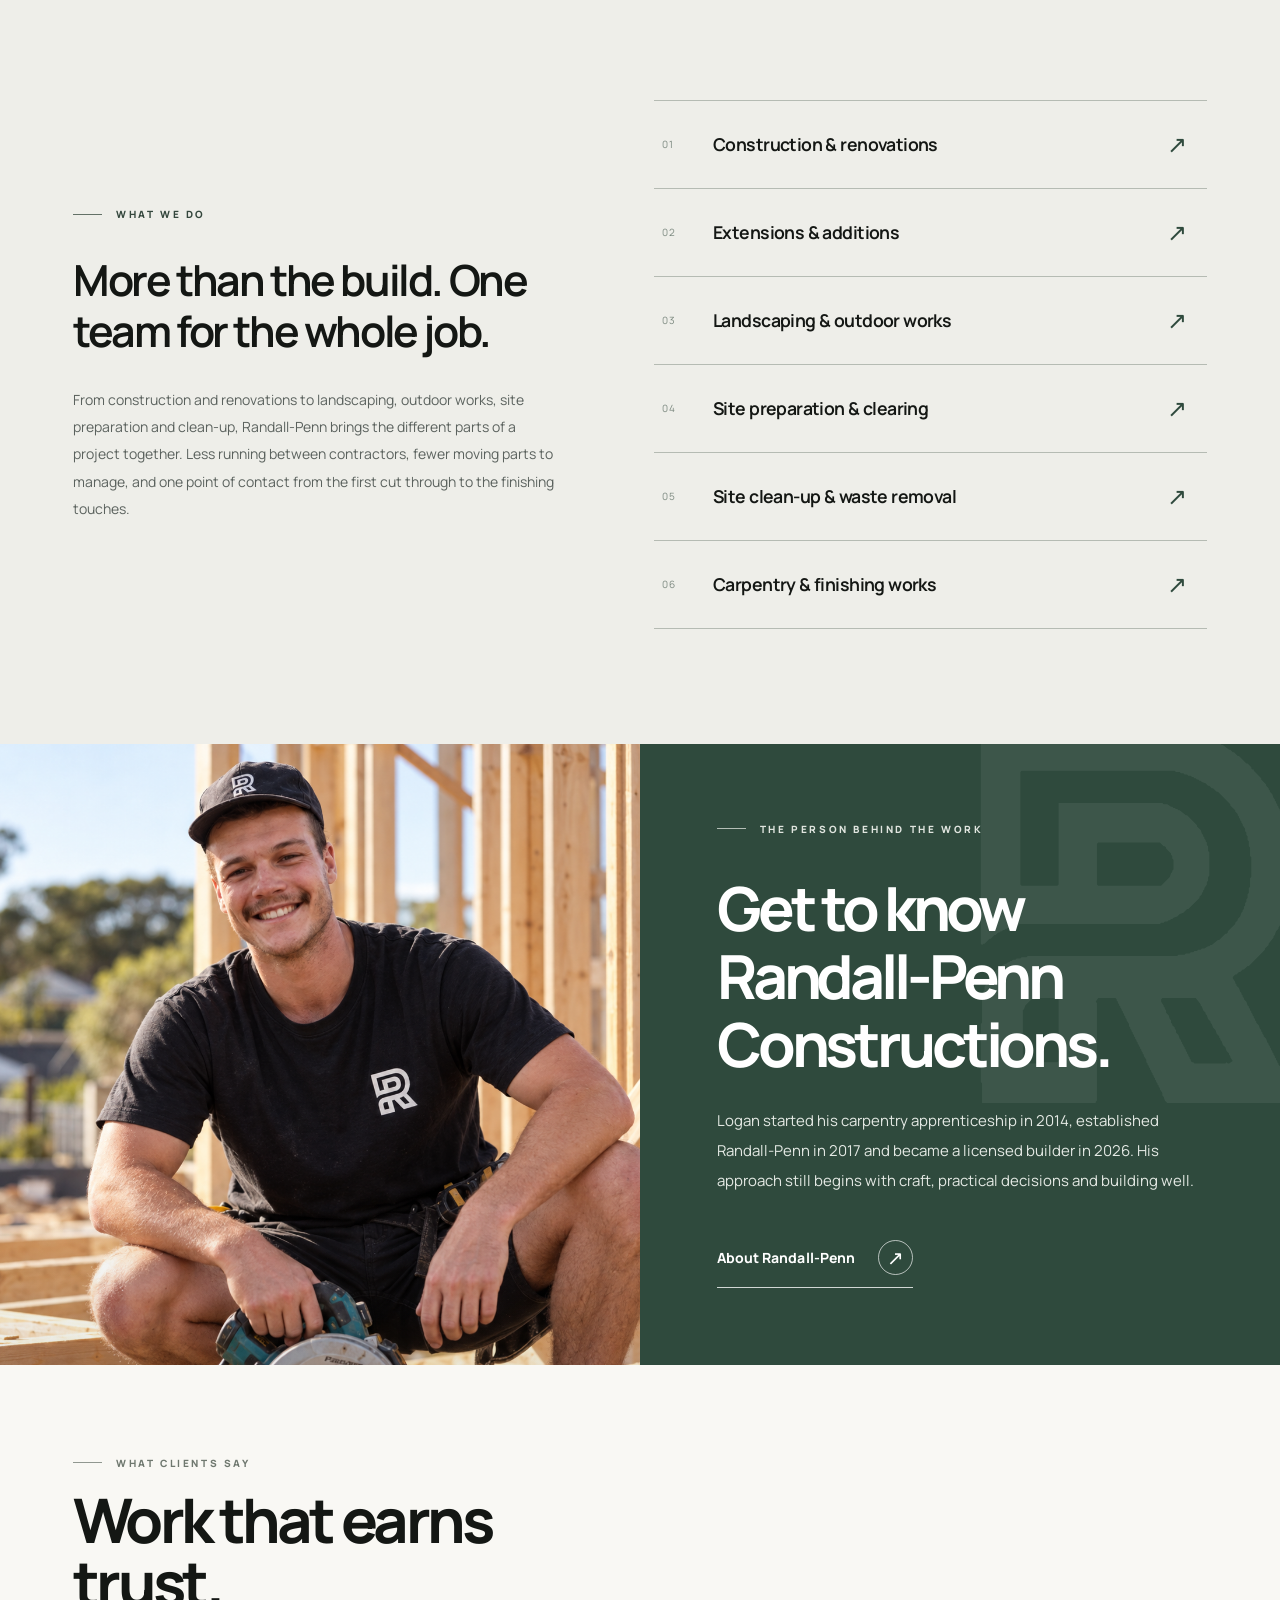
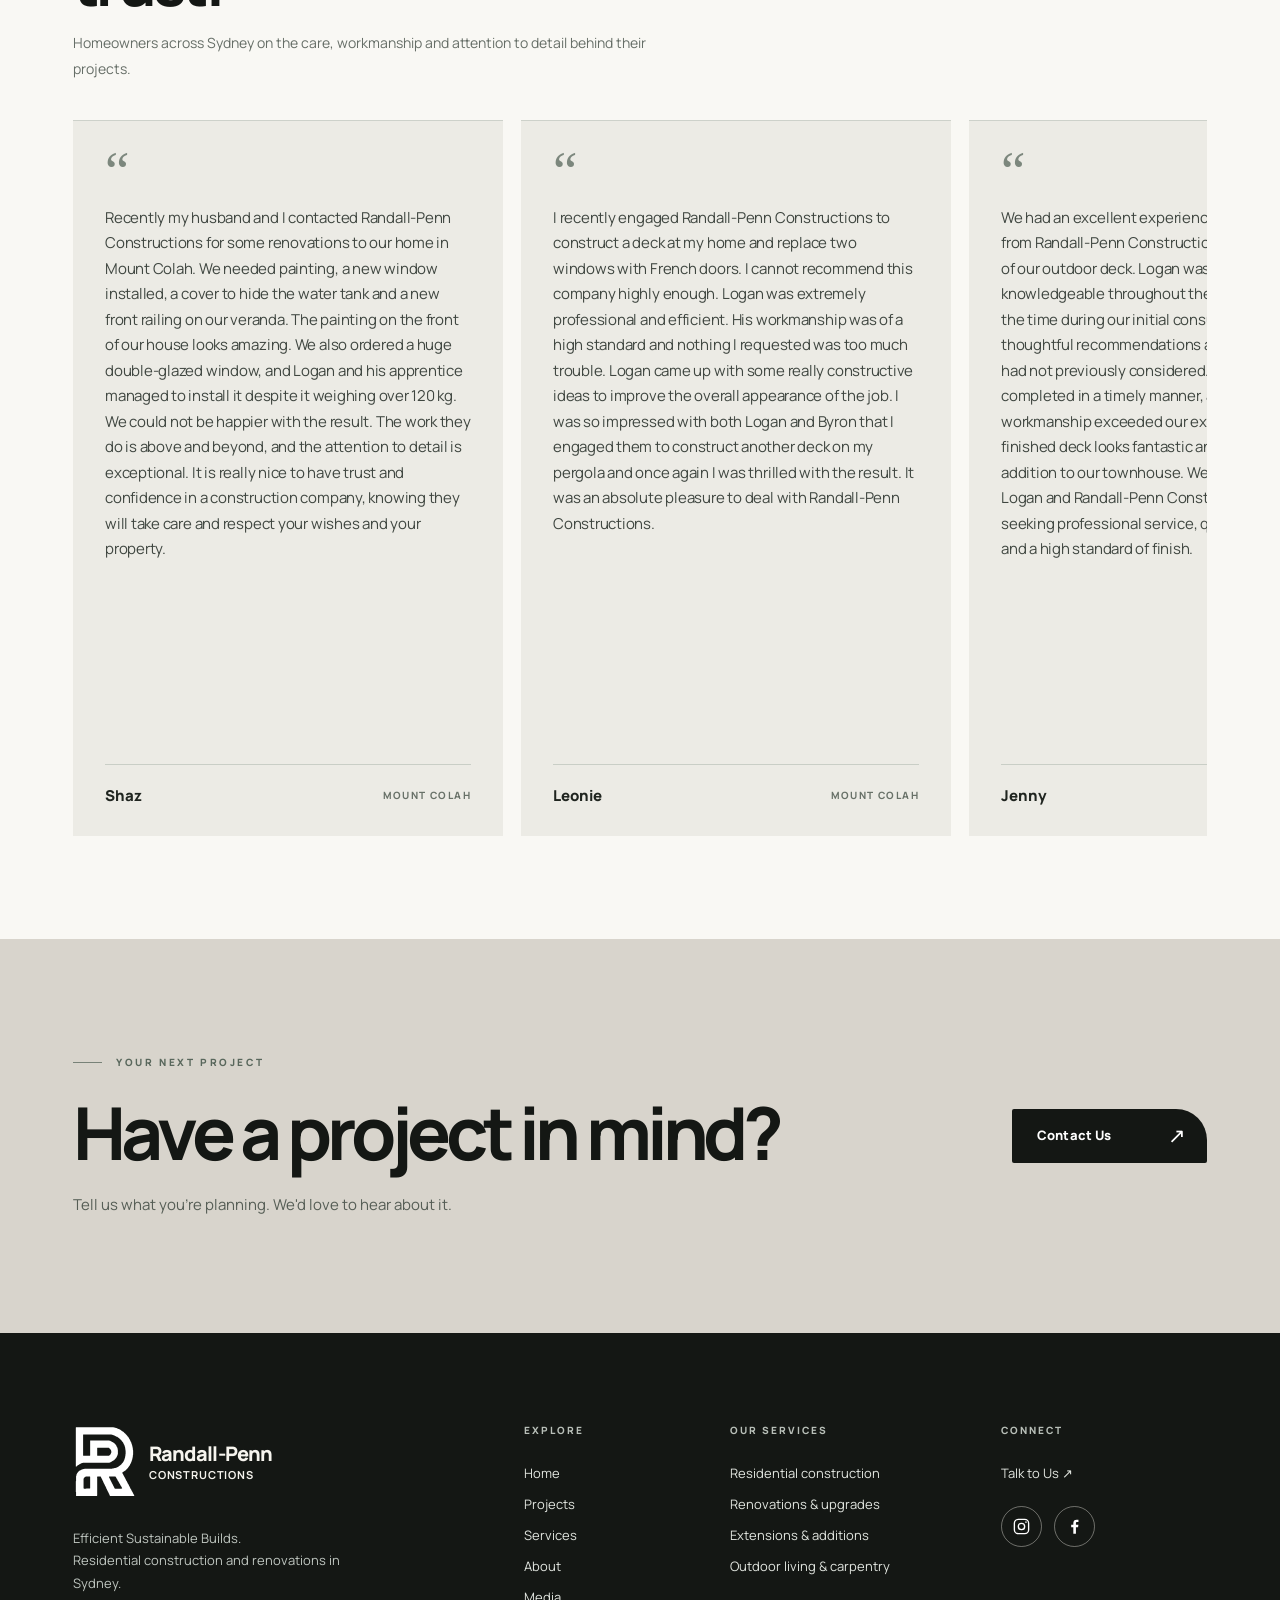
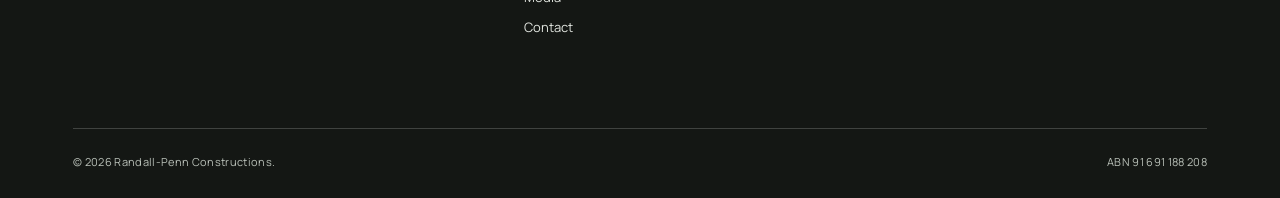
==== commit 3d2d1bec: "Add files via upload" ====
--- a/index.html
+++ b/index.html
@@ -13,7 +13,7 @@
 <link rel="preconnect" href="https://fonts.googleapis.com">
 <link rel="preconnect" href="https://fonts.gstatic.com" crossorigin>
 <link href="https://fonts.googleapis.com/css2?family=Manrope:wght@400;450;500;550;600;650;700;750;800&display=swap" rel="stylesheet">
-<link rel="stylesheet" href="assets/css/homepage.css?v=20261026-testimonials">
+<link rel="stylesheet" href="assets/css/homepage.css?v=20261029-testimonials">
 <style>html.skip-intro #intro{display:none!important}</style>
 <script>try{if(sessionStorage.getItem("rp_intro_seen")==="1"||matchMedia("(prefers-reduced-motion: reduce)").matches){document.documentElement.classList.add("skip-intro")}}catch(e){}</script>
 <script src="assets/js/homepage.js?v=20261026-vaucluse" defer></script>
@@ -139,7 +139,7 @@
      <header class="testimonials-head motion-reveal">
        <div class="micro micro-line">What clients say</div>
        <h2 id="testimonialsHeading">Work that earns trust.</h2>
-       <p>Homeowners in Mount Colah on the care, workmanship and attention to detail behind their projects.</p>
+       <p>Homeowners across Sydney on the care, workmanship and attention to detail behind their projects.</p>
      </header>
      <div class="testimonial-grid">
        <article class="testimonial-card motion-reveal">
@@ -151,6 +151,21 @@
          <div class="testimonial-mark" aria-hidden="true">“</div>
          <blockquote>I recently engaged Randall-Penn Constructions to construct a deck at my home and replace two windows with French doors. I cannot recommend this company highly enough. Logan was extremely professional and efficient. His workmanship was of a high standard and nothing I requested was too much trouble. Logan came up with some really constructive ideas to improve the overall appearance of the job. I was so impressed with both Logan and Byron that I engaged them to construct another deck on my pergola and once again I was thrilled with the result. It was an absolute pleasure to deal with Randall-Penn Constructions.</blockquote>
          <footer><strong>Leonie</strong><span>Mount Colah</span></footer>
+       </article>
+       <article class="testimonial-card motion-reveal">
+         <div class="testimonial-mark" aria-hidden="true">“</div>
+         <blockquote>We had an excellent experience working with Logan from Randall-Penn Constructions on the construction of our outdoor deck. Logan was professional and knowledgeable throughout the entire process, taking the time during our initial consultation to provide thoughtful recommendations and design options we had not previously considered. The project was completed in a timely manner, and the quality of the workmanship exceeded our expectations. The finished deck looks fantastic and has been a great addition to our townhouse. We highly recommend Logan and Randall-Penn Constructions to anyone seeking professional service, quality workmanship and a high standard of finish.</blockquote>
+         <footer><strong>Jenny</strong><span>Hornsby</span></footer>
+       </article>
+       <article class="testimonial-card motion-reveal">
+         <div class="testimonial-mark" aria-hidden="true">“</div>
+         <blockquote>We had a dilapidated shed in our backyard which was falling down but provided a good place to store my motorcycle and gardening equipment, so we wanted a replacement. We contacted a couple of builders, but Logan from Randall-Penn Constructions came up with a design that suited our needs and matched our 1920s-style home. He demolished and removed the old shed and completed the construction of a 20-square-metre new timber-frame shed that was perfect for the requirement and fit in well in our backyard. The quality of the workmanship was excellent and the work was completed in a timely manner. Logan explained the process along the way and made some great suggestions, such as an area for a water tank and a ramp to the double doors that makes access to the shed easy. He was always pleasant to deal with, as were the people he brought in to assist with the construction. The whole process was just so easy. Anyone looking for a reliable builder who works well with others, we would highly recommend Randall-Penn Constructions.</blockquote>
+         <footer><strong>Jim</strong><span>Pennant Hills</span></footer>
+       </article>
+       <article class="testimonial-card motion-reveal">
+         <div class="testimonial-mark" aria-hidden="true">“</div>
+         <blockquote>Logan replaced our warped, rotting deck with a beautiful new one, plus the wooden stairs at the side of the house. He walked us through materials and pricing options that suited our budget and ideas, then finished the job quickly. Professional, reliable and meticulous with the details. I wouldn’t hesitate to recommend him to anyone who needs an accommodating builder.</blockquote>
+         <footer><strong>Dave</strong><span>Maroubra</span></footer>
        </article>
      </div>
    </div>
--- a/assets/css/homepage.css
+++ b/assets/css/homepage.css
@@ -164,7 +164,7 @@
 .testimonial-card{scroll-snap-align:start;min-height:0;height:auto;padding:30px 32px 27px;display:grid;grid-template-rows:auto 1fr auto}
 .testimonial-mark{font-size:55px;margin-bottom:12px}
 .testimonial-card blockquote{font-size:15px;line-height:1.7}
-.testimonial-card footer{margin-top:24px;padding-top:18px;border-top:1px solid #c9cec6;display:flex;align-items:center;justify-content:space-between;gap:18px}
+.testimonial-card footer{margin-top:24px;padding-top:18px;border-top:1px solid #c9cec6;display:flex;align-items:center;justify-content:space-between;gap:18px;background:transparent;color:#5f675f}
 .testimonial-card footer strong{font-size:15px;color:#202520}
 .testimonial-card footer span{font-size:10px;letter-spacing:.14em;text-transform:uppercase;color:#747d75;font-weight:750}
 .soft-btn{border-radius:2px 31px 2px 2px}
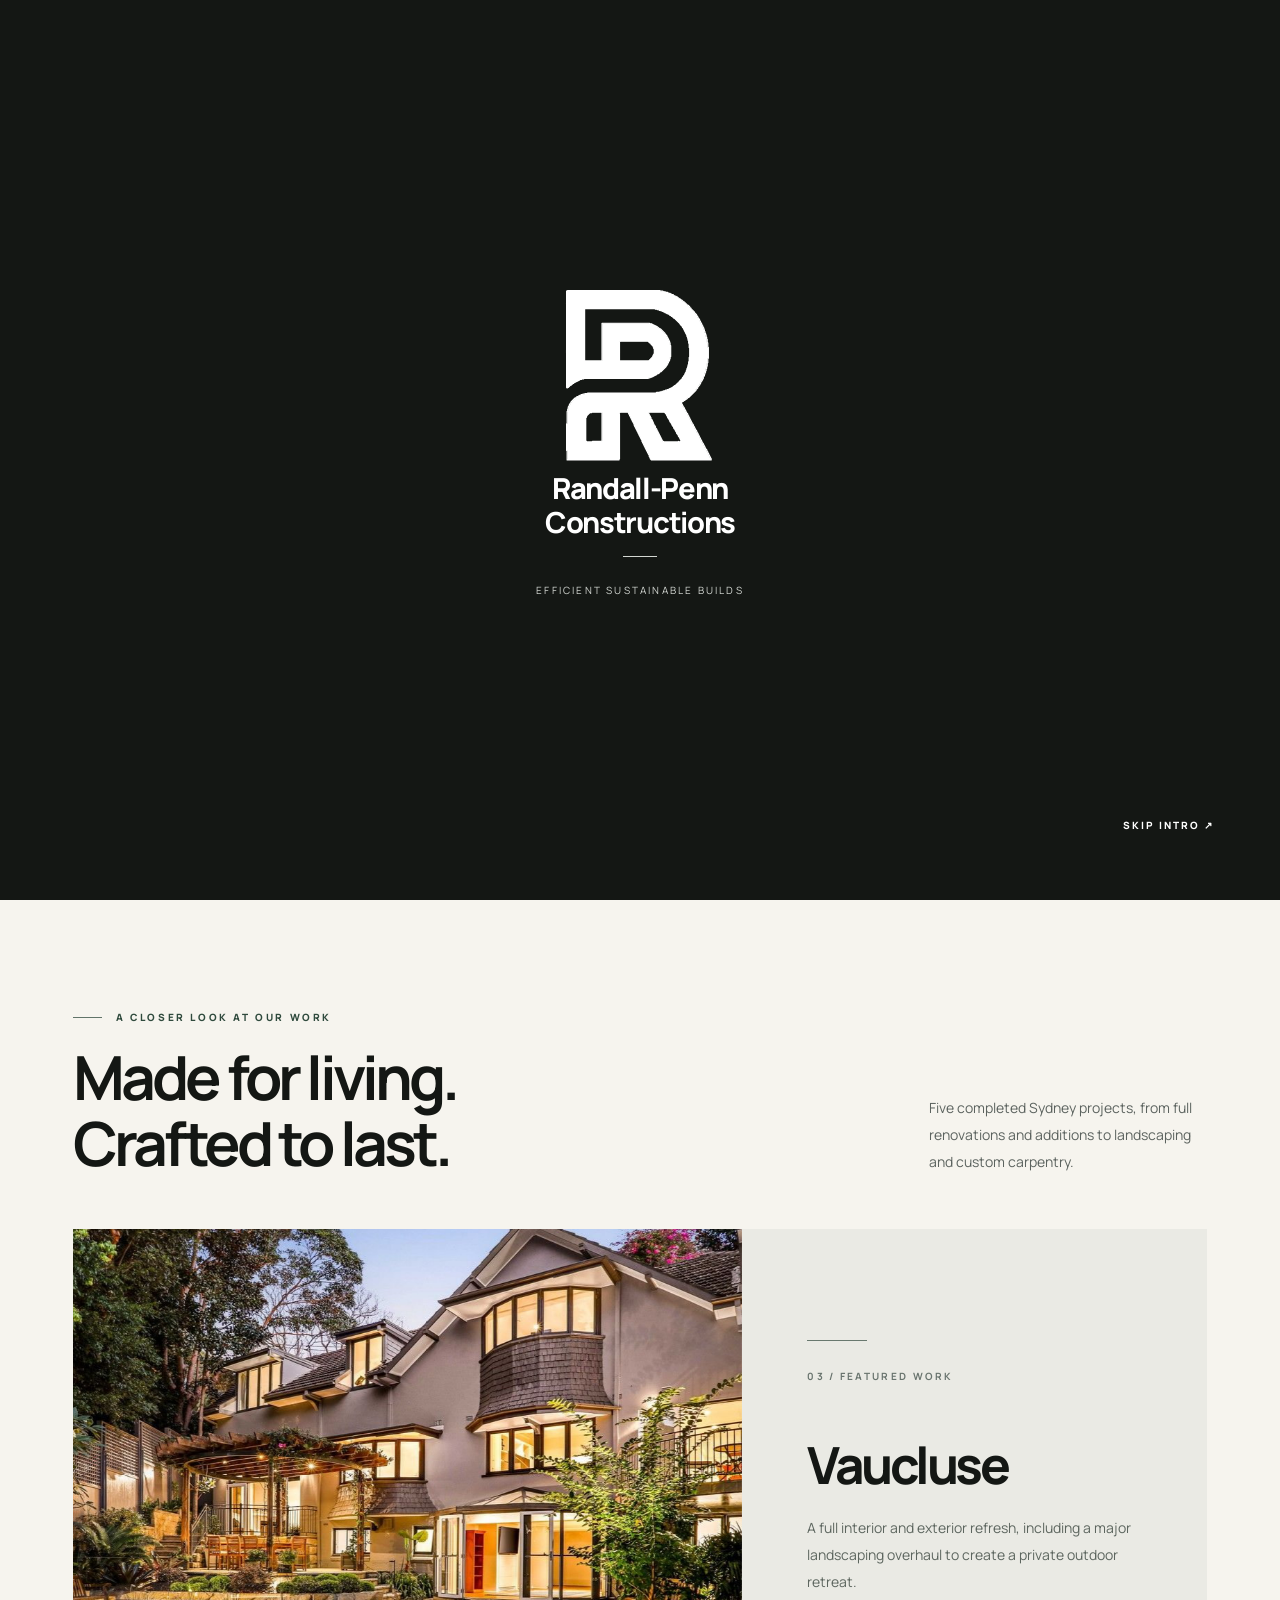
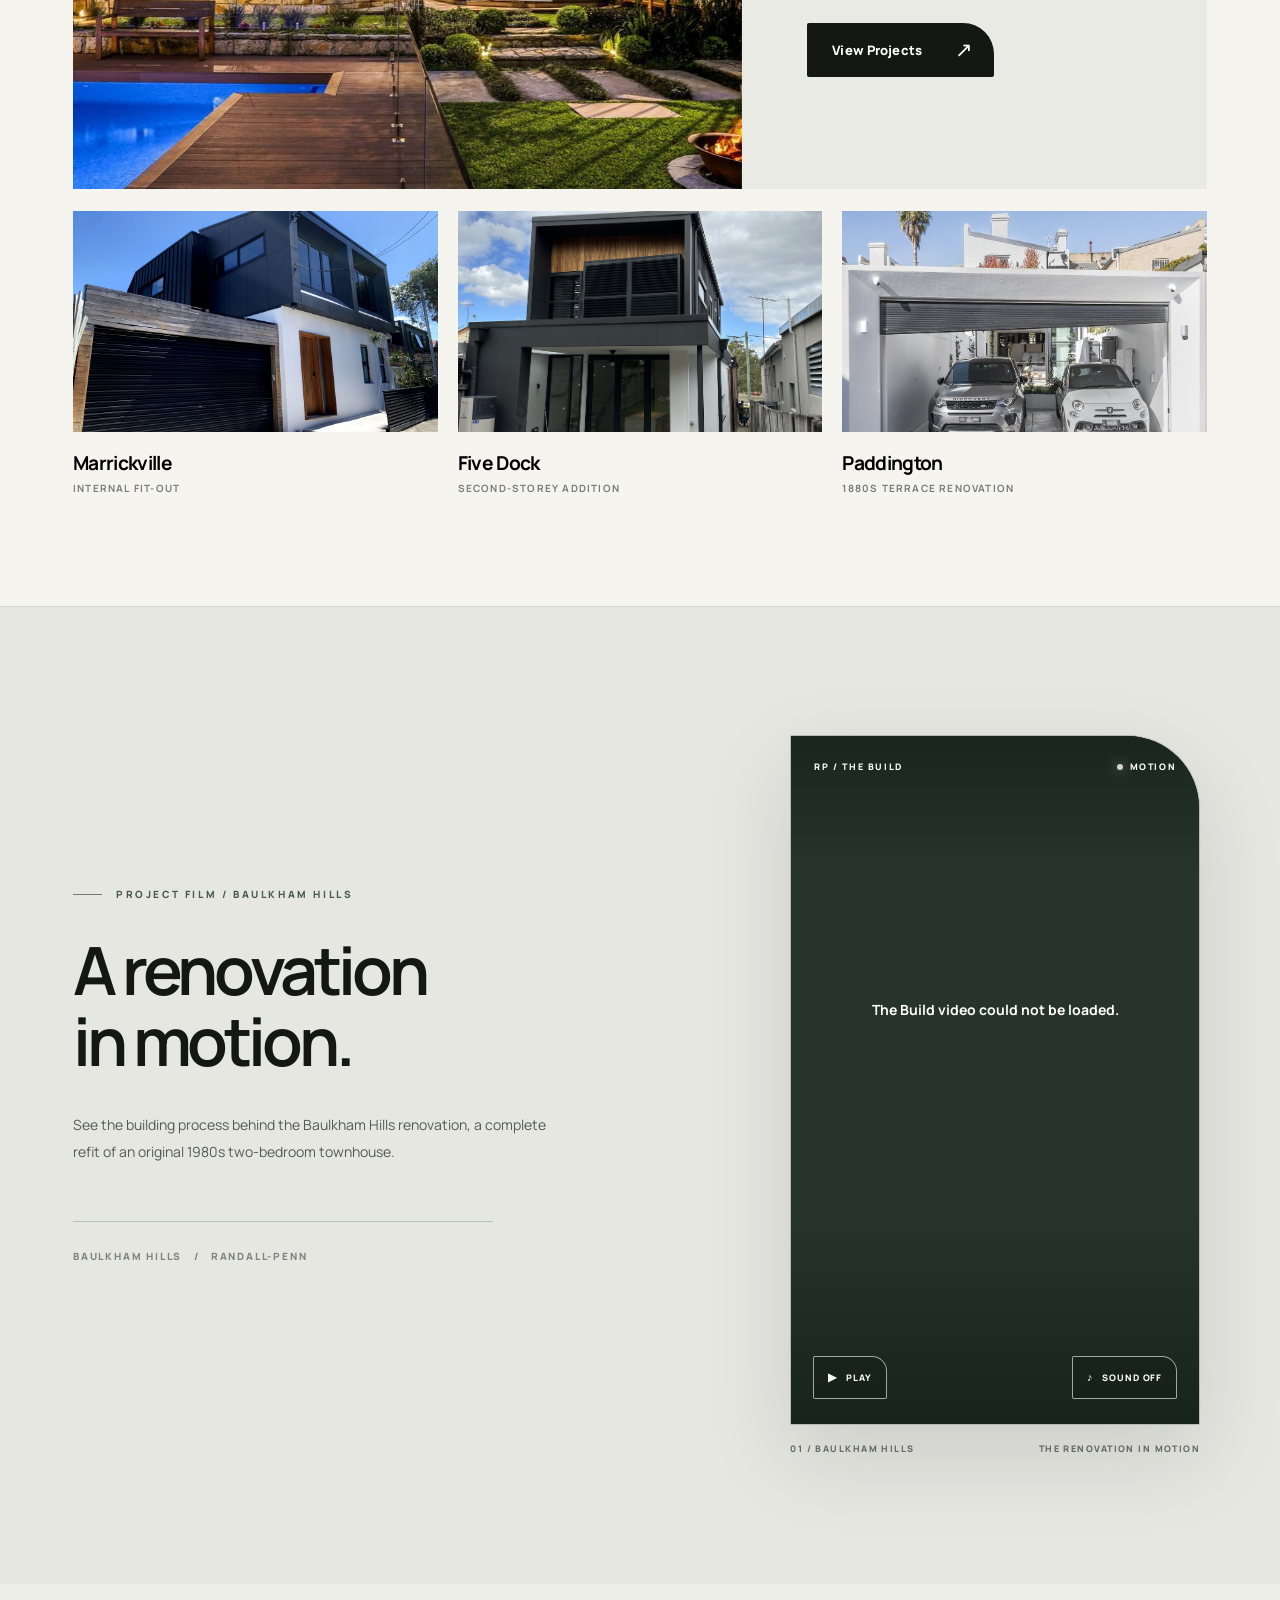
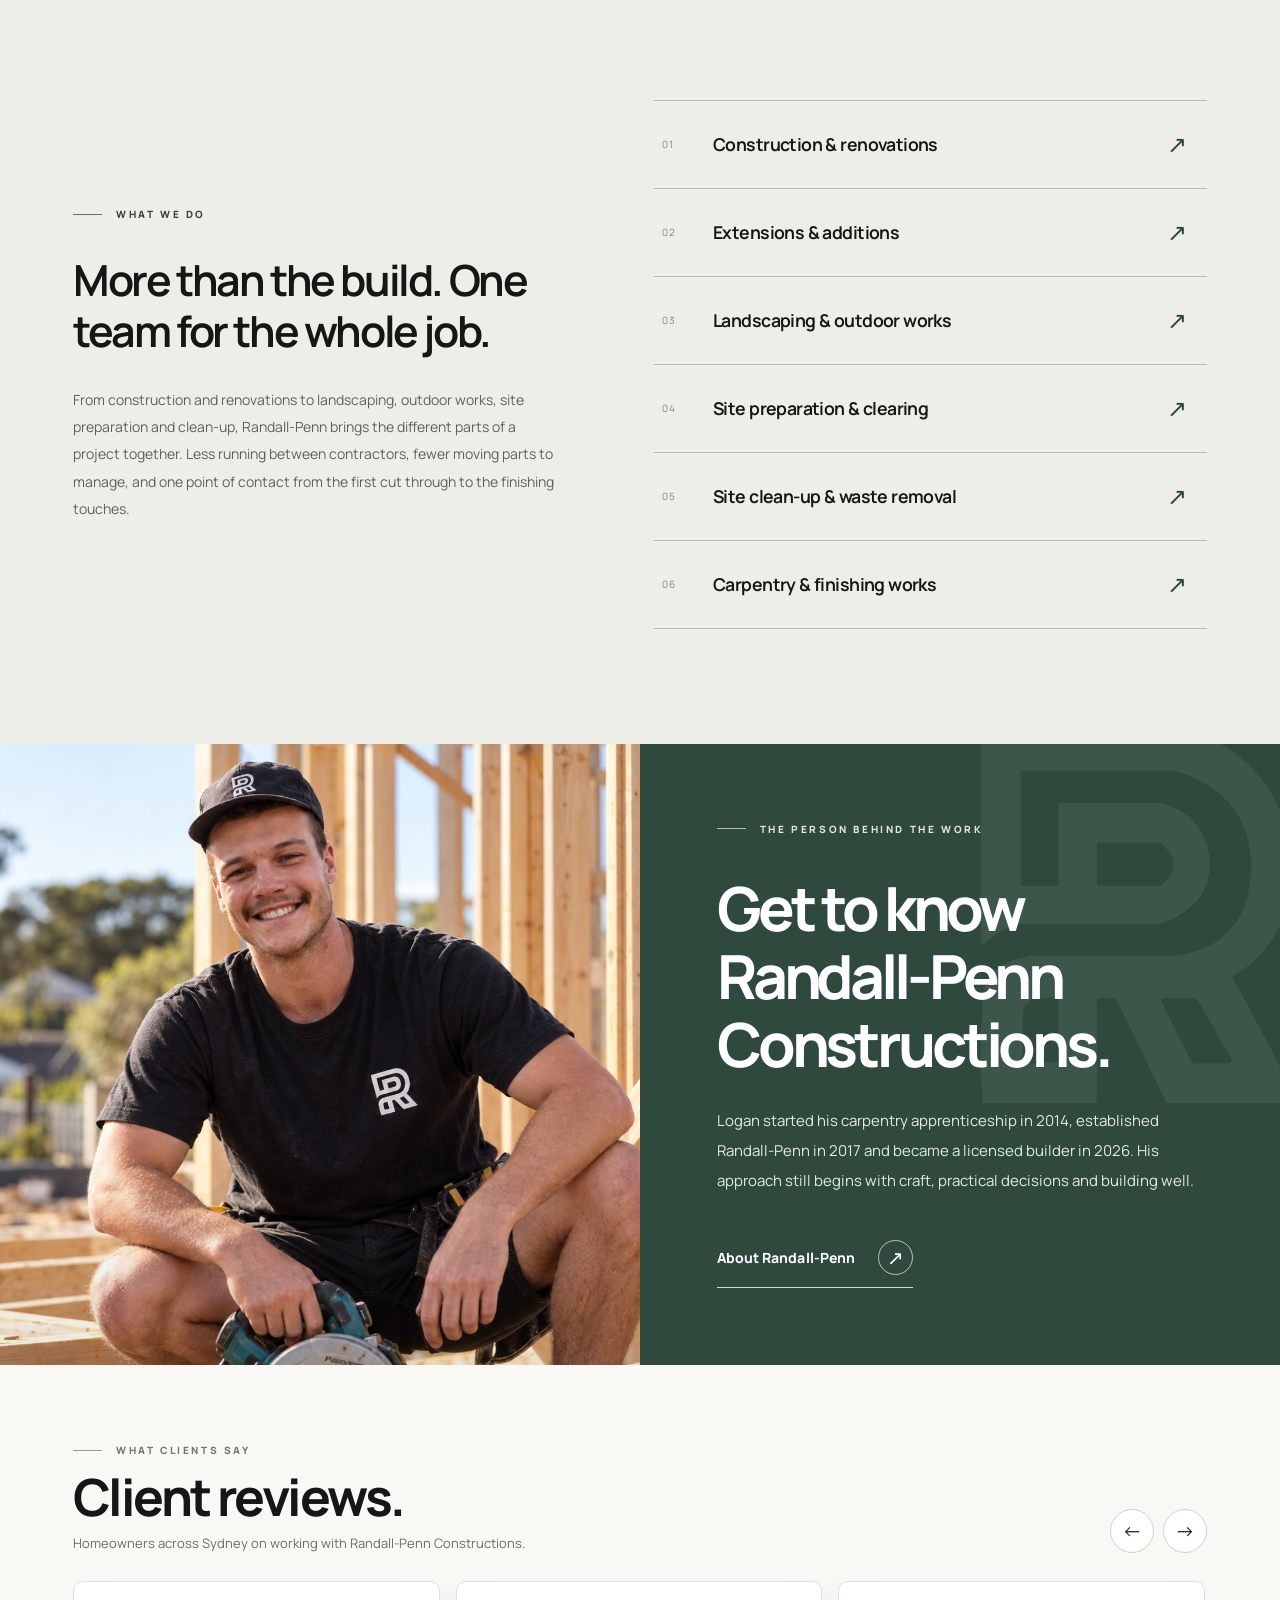
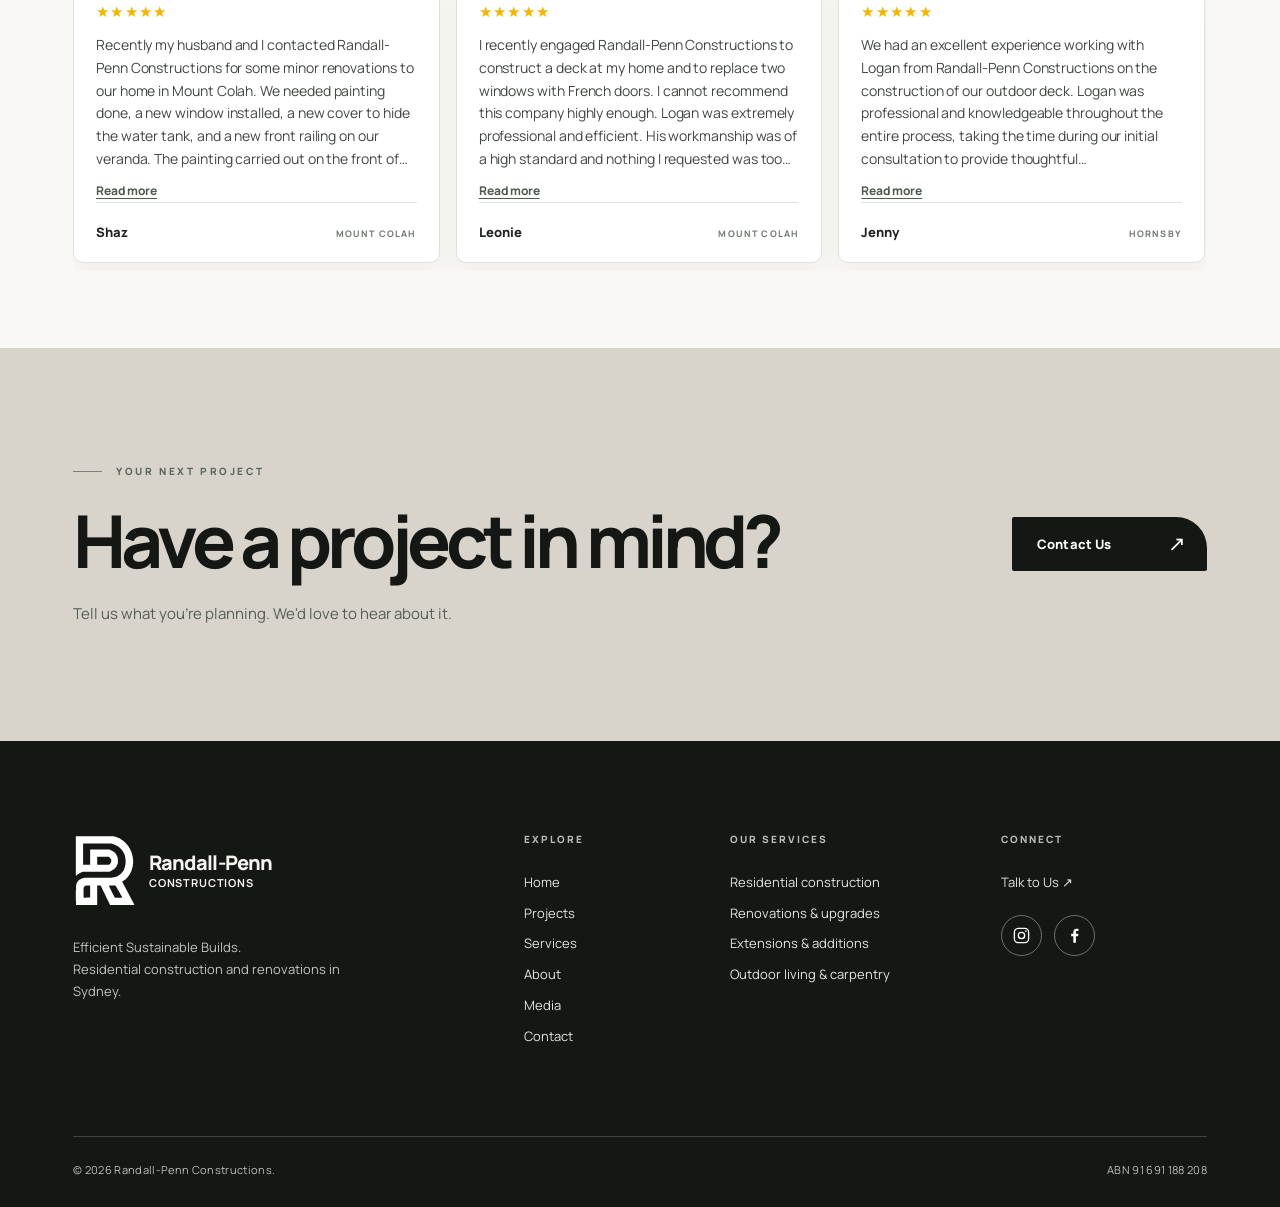
==== commit 3a6b61d3: "Add files via upload" ====
--- a/index.html
+++ b/index.html
@@ -13,10 +13,10 @@
 <link rel="preconnect" href="https://fonts.googleapis.com">
 <link rel="preconnect" href="https://fonts.gstatic.com" crossorigin>
 <link href="https://fonts.googleapis.com/css2?family=Manrope:wght@400;450;500;550;600;650;700;750;800&display=swap" rel="stylesheet">
-<link rel="stylesheet" href="assets/css/homepage.css?v=20261029-testimonials">
+<link rel="stylesheet" href="assets/css/homepage.css?v=20261029-review-carousel">
 <style>html.skip-intro #intro{display:none!important}</style>
 <script>try{if(sessionStorage.getItem("rp_intro_seen")==="1"||matchMedia("(prefers-reduced-motion: reduce)").matches){document.documentElement.classList.add("skip-intro")}}catch(e){}</script>
-<script src="assets/js/homepage.js?v=20261026-vaucluse" defer></script>
+<script src="assets/js/homepage.js?v=20261029-review-carousel" defer></script>
 
 <link rel="canonical" href="https://www.randall-pennconstructions.com.au">
 <meta property="og:type" content="website">
@@ -137,34 +137,45 @@
  <section class="testimonials" id="testimonials" aria-labelledby="testimonialsHeading">
    <div class="wrap testimonials-inner">
      <header class="testimonials-head motion-reveal">
-       <div class="micro micro-line">What clients say</div>
-       <h2 id="testimonialsHeading">Work that earns trust.</h2>
-       <p>Homeowners across Sydney on the care, workmanship and attention to detail behind their projects.</p>
+       <div class="testimonials-copy">
+         <div class="micro micro-line">What clients say</div>
+         <h2 id="testimonialsHeading">Client reviews.</h2>
+         <p>Homeowners across Sydney on working with Randall-Penn Constructions.</p>
+       </div>
+       <div class="testimonial-controls" aria-label="Testimonial carousel controls">
+         <button class="testimonial-arrow" type="button" data-testimonial-prev aria-label="Previous review">←</button>
+         <button class="testimonial-arrow" type="button" data-testimonial-next aria-label="Next review">→</button>
+       </div>
      </header>
-     <div class="testimonial-grid">
-       <article class="testimonial-card motion-reveal">
-         <div class="testimonial-mark" aria-hidden="true">“</div>
-         <blockquote>Recently my husband and I contacted Randall-Penn Constructions for some renovations to our home in Mount Colah. We needed painting, a new window installed, a cover to hide the water tank and a new front railing on our veranda. The painting on the front of our house looks amazing. We also ordered a huge double-glazed window, and Logan and his apprentice managed to install it despite it weighing over 120 kg. We could not be happier with the result. The work they do is above and beyond, and the attention to detail is exceptional. It is really nice to have trust and confidence in a construction company, knowing they will take care and respect your wishes and your property.</blockquote>
+     <div class="testimonial-grid" aria-label="Client testimonials">
+       <article class="testimonial-card motion-reveal" data-testimonial-card>
+         <div class="review-stars" aria-label="5 out of 5 stars">★★★★★</div>
+         <blockquote data-review-text>Recently my husband and I contacted Randall-Penn Constructions for some minor renovations to our home in Mount Colah. We needed painting done, a new window installed, a new cover to hide the water tank, and a new front railing on our veranda. The painting carried out on the front of our house looks amazing. We ordered a huge double-glazed window for the front of our house and Logan and his apprentice managed to install it, weighing over 120 kg. It was a huge effort and the result is fabulous. We could not be any happier. The work they do is above and beyond and the attention to detail is exceptional. I would highly recommend Randall-Penn Constructions. It is really nice to have trust and confidence in a construction company knowing they will take care of and respect your wishes and your property.</blockquote>
+         <button class="review-more" type="button" data-review-more aria-expanded="false">Read more</button>
          <footer><strong>Shaz</strong><span>Mount Colah</span></footer>
        </article>
-       <article class="testimonial-card motion-reveal">
-         <div class="testimonial-mark" aria-hidden="true">“</div>
-         <blockquote>I recently engaged Randall-Penn Constructions to construct a deck at my home and replace two windows with French doors. I cannot recommend this company highly enough. Logan was extremely professional and efficient. His workmanship was of a high standard and nothing I requested was too much trouble. Logan came up with some really constructive ideas to improve the overall appearance of the job. I was so impressed with both Logan and Byron that I engaged them to construct another deck on my pergola and once again I was thrilled with the result. It was an absolute pleasure to deal with Randall-Penn Constructions.</blockquote>
+       <article class="testimonial-card motion-reveal" data-testimonial-card>
+         <div class="review-stars" aria-label="5 out of 5 stars">★★★★★</div>
+         <blockquote data-review-text>I recently engaged Randall-Penn Constructions to construct a deck at my home and to replace two windows with French doors. I cannot recommend this company highly enough. Logan was extremely professional and efficient. His workmanship was of a high standard and nothing I requested was too much trouble. Logan came up with some really constructive ideas to improve the overall appearance of the job. I was so impressed with both Logan and Byron that I engaged them to construct another deck on my pergola and once again I was thrilled with the result. It was an absolute pleasure to deal with Randall-Penn Constructions.</blockquote>
+         <button class="review-more" type="button" data-review-more aria-expanded="false">Read more</button>
          <footer><strong>Leonie</strong><span>Mount Colah</span></footer>
        </article>
-       <article class="testimonial-card motion-reveal">
-         <div class="testimonial-mark" aria-hidden="true">“</div>
-         <blockquote>We had an excellent experience working with Logan from Randall-Penn Constructions on the construction of our outdoor deck. Logan was professional and knowledgeable throughout the entire process, taking the time during our initial consultation to provide thoughtful recommendations and design options we had not previously considered. The project was completed in a timely manner, and the quality of the workmanship exceeded our expectations. The finished deck looks fantastic and has been a great addition to our townhouse. We highly recommend Logan and Randall-Penn Constructions to anyone seeking professional service, quality workmanship and a high standard of finish.</blockquote>
+       <article class="testimonial-card motion-reveal" data-testimonial-card>
+         <div class="review-stars" aria-label="5 out of 5 stars">★★★★★</div>
+         <blockquote data-review-text>We had an excellent experience working with Logan from Randall-Penn Constructions on the construction of our outdoor deck. Logan was professional and knowledgeable throughout the entire process, taking the time during our initial consultation to provide thoughtful recommendations and design options we had not previously considered. The project was completed in a timely manner, and the quality of the workmanship exceeded our expectations. The finished deck looks fantastic and has been a great addition to our townhouse. We highly recommend Logan and Randall-Penn Constructions to anyone seeking professional service, quality workmanship and a high standard of finish.</blockquote>
+         <button class="review-more" type="button" data-review-more aria-expanded="false">Read more</button>
          <footer><strong>Jenny</strong><span>Hornsby</span></footer>
        </article>
-       <article class="testimonial-card motion-reveal">
-         <div class="testimonial-mark" aria-hidden="true">“</div>
-         <blockquote>We had a dilapidated shed in our backyard which was falling down but provided a good place to store my motorcycle and gardening equipment, so we wanted a replacement. We contacted a couple of builders, but Logan from Randall-Penn Constructions came up with a design that suited our needs and matched our 1920s-style home. He demolished and removed the old shed and completed the construction of a 20-square-metre new timber-frame shed that was perfect for the requirement and fit in well in our backyard. The quality of the workmanship was excellent and the work was completed in a timely manner. Logan explained the process along the way and made some great suggestions, such as an area for a water tank and a ramp to the double doors that makes access to the shed easy. He was always pleasant to deal with, as were the people he brought in to assist with the construction. The whole process was just so easy. Anyone looking for a reliable builder who works well with others, we would highly recommend Randall-Penn Constructions.</blockquote>
+       <article class="testimonial-card motion-reveal" data-testimonial-card>
+         <div class="review-stars" aria-label="5 out of 5 stars">★★★★★</div>
+         <blockquote data-review-text>We had a dilapidated shed in our backyard which was falling down but provided a good place to store my motorcycle and gardening equipment, so we wanted a replacement. We contacted a couple of builders but Logan from Randall-Penn Constructions came up with a design that suited our needs and a way to match our 1920s-style home. He demolished and removed the old shed and completed the construction of a 20 sq m new timber-frame shed that was perfect for the requirement and fit in well in our backyard. The quality of the workmanship was excellent and it was done in a timely manner. Logan explained the process along the way and made some great suggestions, such as an area for a water tank and the ramp up to the double doors, which means easy access to the shed. He was always pleasant to deal with, as were the people he brought in to assist with the construction. The whole process was just so easy. Anyone looking for a reliable builder who works well with others, we would highly recommend Randall-Penn Constructions.</blockquote>
+         <button class="review-more" type="button" data-review-more aria-expanded="false">Read more</button>
          <footer><strong>Jim</strong><span>Pennant Hills</span></footer>
        </article>
-       <article class="testimonial-card motion-reveal">
-         <div class="testimonial-mark" aria-hidden="true">“</div>
-         <blockquote>Logan replaced our warped, rotting deck with a beautiful new one, plus the wooden stairs at the side of the house. He walked us through materials and pricing options that suited our budget and ideas, then finished the job quickly. Professional, reliable and meticulous with the details. I wouldn’t hesitate to recommend him to anyone who needs an accommodating builder.</blockquote>
+       <article class="testimonial-card motion-reveal" data-testimonial-card>
+         <div class="review-stars" aria-label="5 out of 5 stars">★★★★★</div>
+         <blockquote data-review-text>Logan replaced our warped, rotting deck with a beautiful new one, plus the wooden stairs at the side of the house. He walked us through materials and pricing options that suited our budget and ideas, then finished the job quickly. Professional, reliable and meticulous with the details. I wouldn't hesitate to recommend him to anyone who needs an accommodating builder.</blockquote>
+         <button class="review-more" type="button" data-review-more aria-expanded="false">Read more</button>
          <footer><strong>Dave</strong><span>Maroubra</span></footer>
        </article>
      </div>
--- a/assets/css/homepage.css
+++ b/assets/css/homepage.css
@@ -135,49 +135,28 @@
 .featured-image:not(.placeholder-visual) img{filter:none}
 
 /* Real client testimonials */
-.testimonials{background:#f9f8f4;padding:clamp(82px,9vw,150px) 0}
-.testimonials-inner{display:grid;grid-template-columns:minmax(260px,.52fr) minmax(0,1.48fr);gap:clamp(46px,7vw,115px);align-items:start}
-.testimonials-head{position:sticky;top:120px}
+
+/* Compact client-review carousel */
+.testimonials{background:#f9f8f4;padding:clamp(60px,6vw,88px) 0;overflow:hidden}
+.testimonials-inner{display:block}
+.testimonials-head{display:flex;align-items:flex-end;justify-content:space-between;gap:28px;margin-bottom:26px}
+.testimonials-copy{max-width:660px}
 .testimonials-head .micro{color:#6f786f}
-.testimonials-head h2{font-size:clamp(40px,4.8vw,72px);line-height:1.02;letter-spacing:-.06em;font-weight:730;margin:18px 0 24px;max-width:520px}
-.testimonials-head p{color:#666e67;line-height:1.85;max-width:390px;font-size:14px}
-.testimonial-grid{display:grid;gap:20px}
-.testimonial-card{background:#ecebe5;padding:clamp(30px,4vw,58px);min-height:360px;display:flex;flex-direction:column;border-top:1px solid #cdd1ca}
-.testimonial-mark{font-family:Georgia,serif;font-size:76px;line-height:.75;color:#7c877d;margin-bottom:22px}
-.testimonial-card blockquote{margin:0;color:#3f4640;font-size:clamp(16px,1.45vw,20px);line-height:1.8;letter-spacing:-.015em}
-.testimonial-card footer{display:flex;align-items:baseline;gap:12px;margin-top:auto;padding-top:32px;border-top:1px solid #c8ccc5;color:#5f675f}
-.testimonial-card footer strong{font-size:13px;color:#1c211d}
-.testimonial-card footer span{font-size:10px;letter-spacing:.14em;text-transform:uppercase}
-@media(max-width:900px){.testimonials-inner{grid-template-columns:1fr}.testimonials-head{position:static}.testimonial-card{min-height:0}}
-@media(max-width:600px){.testimonial-card{padding:28px 24px}.testimonial-card blockquote{font-size:16px}.testimonial-mark{font-size:60px}}
-
-/* 2026-10-26 UI refinement: compact horizontal testimonials + consistent CTA silhouette */
-.testimonials{padding:clamp(68px,7vw,108px) 0;overflow:hidden}
-.testimonials-inner{display:block}
-.testimonials-head{position:static;max-width:760px;margin-bottom:38px}
-.testimonials-head h2{margin-bottom:16px}
-.testimonials-head p{max-width:620px}
-.testimonial-grid{display:grid;grid-auto-flow:column;grid-auto-columns:minmax(430px,1fr);grid-template-columns:none;gap:18px;overflow-x:auto;overscroll-behavior-inline:contain;scroll-snap-type:x proximity;padding:0 0 14px;scrollbar-width:thin;scrollbar-color:#899188 #dedfd9}
-.testimonial-grid::-webkit-scrollbar{height:8px}
-.testimonial-grid::-webkit-scrollbar-track{background:#dedfd9}
-.testimonial-grid::-webkit-scrollbar-thumb{background:#899188;border-radius:99px}
-.testimonial-card{scroll-snap-align:start;min-height:0;height:auto;padding:30px 32px 27px;display:grid;grid-template-rows:auto 1fr auto}
-.testimonial-mark{font-size:55px;margin-bottom:12px}
-.testimonial-card blockquote{font-size:15px;line-height:1.7}
-.testimonial-card footer{margin-top:24px;padding-top:18px;border-top:1px solid #c9cec6;display:flex;align-items:center;justify-content:space-between;gap:18px;background:transparent;color:#5f675f}
-.testimonial-card footer strong{font-size:15px;color:#202520}
-.testimonial-card footer span{font-size:10px;letter-spacing:.14em;text-transform:uppercase;color:#747d75;font-weight:750}
-.soft-btn{border-radius:2px 31px 2px 2px}
-@media(max-width:760px){.testimonials{padding:64px 0}.testimonials-head{margin-bottom:28px}.testimonial-grid{grid-auto-columns:min(88vw,420px)}.testimonial-card{padding:26px 24px}.testimonial-card footer{align-items:flex-start;flex-direction:column;gap:4px}}
-
-/* Testimonial author footer visibility fix */
-.testimonial-card > footer{background:transparent!important;color:#5f675f!important;padding:18px 0 0!important;margin-top:24px!important;border-top:1px solid #c9cec6!important;display:flex!important;align-items:center!important;justify-content:space-between!important;gap:18px!important}
-.testimonial-card > footer strong{color:#202520!important;font-size:15px!important;font-weight:800!important}
-.testimonial-card > footer span{color:#687168!important;font-size:10px!important;letter-spacing:.14em!important;text-transform:uppercase!important;font-weight:750!important}
-@media(max-width:760px){.testimonial-card > footer{align-items:flex-start!important;flex-direction:column!important;gap:4px!important}}
-
-/* Testimonial author footer visibility fix */
-.testimonial-card > footer{background:transparent!important;color:#5f675f!important;padding:18px 0 0!important;margin-top:24px!important;border-top:1px solid #c9cec6!important;display:flex!important;align-items:center!important;justify-content:space-between!important;gap:18px!important}
-.testimonial-card > footer strong{color:#202520!important;font-size:15px!important;font-weight:800!important}
-.testimonial-card > footer span{color:#687168!important;font-size:10px!important;letter-spacing:.14em!important;text-transform:uppercase!important;font-weight:750!important}
-@media(max-width:760px){.testimonial-card > footer{align-items:flex-start!important;flex-direction:column!important;gap:4px!important}}
+.testimonials-head h2{font-size:clamp(34px,4vw,54px);line-height:1;letter-spacing:-.05em;font-weight:720;margin:13px 0 10px}
+.testimonials-head p{color:#666e67;line-height:1.6;max-width:520px;font-size:13px;margin:0}
+.testimonial-controls{display:flex;gap:9px;flex:0 0 auto}
+.testimonial-arrow{width:44px;height:44px;border:1px solid #cfd3cc;border-radius:50%;background:#fff;color:#202520;display:grid;place-items:center;font-size:20px;cursor:pointer;transition:transform .2s ease,background .2s ease,border-color .2s ease}
+.testimonial-arrow:hover{transform:translateY(-2px);background:#202520;border-color:#202520;color:#fff}
+.testimonial-grid{display:grid;grid-auto-flow:column;grid-auto-columns:calc((100% - 32px)/3);gap:16px;overflow-x:auto;overscroll-behavior-inline:contain;scroll-snap-type:x mandatory;scroll-behavior:smooth;scrollbar-width:none;padding:2px 1px 8px}
+.testimonial-grid::-webkit-scrollbar{display:none}
+.testimonial-card{scroll-snap-align:start;background:#fff;border:1px solid #dfe2dc;border-radius:10px;padding:22px 22px 19px;min-width:0;min-height:260px;display:flex;flex-direction:column;box-shadow:0 8px 28px rgba(20,23,20,.045)}
+.review-stars{color:#f4b400;font-size:15px;letter-spacing:.09em;line-height:1;margin-bottom:15px}
+.testimonial-card blockquote{margin:0;color:#414741;font-size:14px;line-height:1.62;letter-spacing:-.005em;display:-webkit-box;-webkit-box-orient:vertical;-webkit-line-clamp:6;overflow:hidden}
+.testimonial-card.is-expanded blockquote{display:block;overflow:visible}
+.review-more{align-self:flex-start;margin:11px 0 0;padding:0;border:0;background:transparent;color:#4f5b50;font-size:12px;font-weight:750;text-decoration:underline;text-underline-offset:3px;cursor:pointer}
+.testimonial-card > footer{background:transparent!important;color:#687168!important;margin-top:auto!important;padding:18px 0 0!important;border-top:1px solid #e1e3df!important;display:flex!important;align-items:baseline!important;justify-content:space-between!important;gap:12px!important}
+.testimonial-card > footer strong{color:#202520!important;font-size:13px!important;font-weight:800!important}
+.testimonial-card > footer span{color:#727a72!important;font-size:9px!important;letter-spacing:.13em!important;text-transform:uppercase!important;font-weight:750!important}
+@media(max-width:980px){.testimonial-grid{grid-auto-columns:calc((100% - 16px)/2)}}
+@media(max-width:680px){.testimonials{padding:54px 0}.testimonials-head{align-items:flex-end}.testimonials-head h2{font-size:36px}.testimonials-head p{font-size:12px}.testimonial-arrow{width:40px;height:40px}.testimonial-grid{grid-auto-columns:88%;gap:12px}.testimonial-card{min-height:248px;padding:20px}.testimonial-card > footer{align-items:flex-start!important;flex-direction:column!important;gap:3px!important}}
+@media(prefers-reduced-motion:reduce){.testimonial-grid{scroll-behavior:auto}.testimonial-arrow{transition:none}}
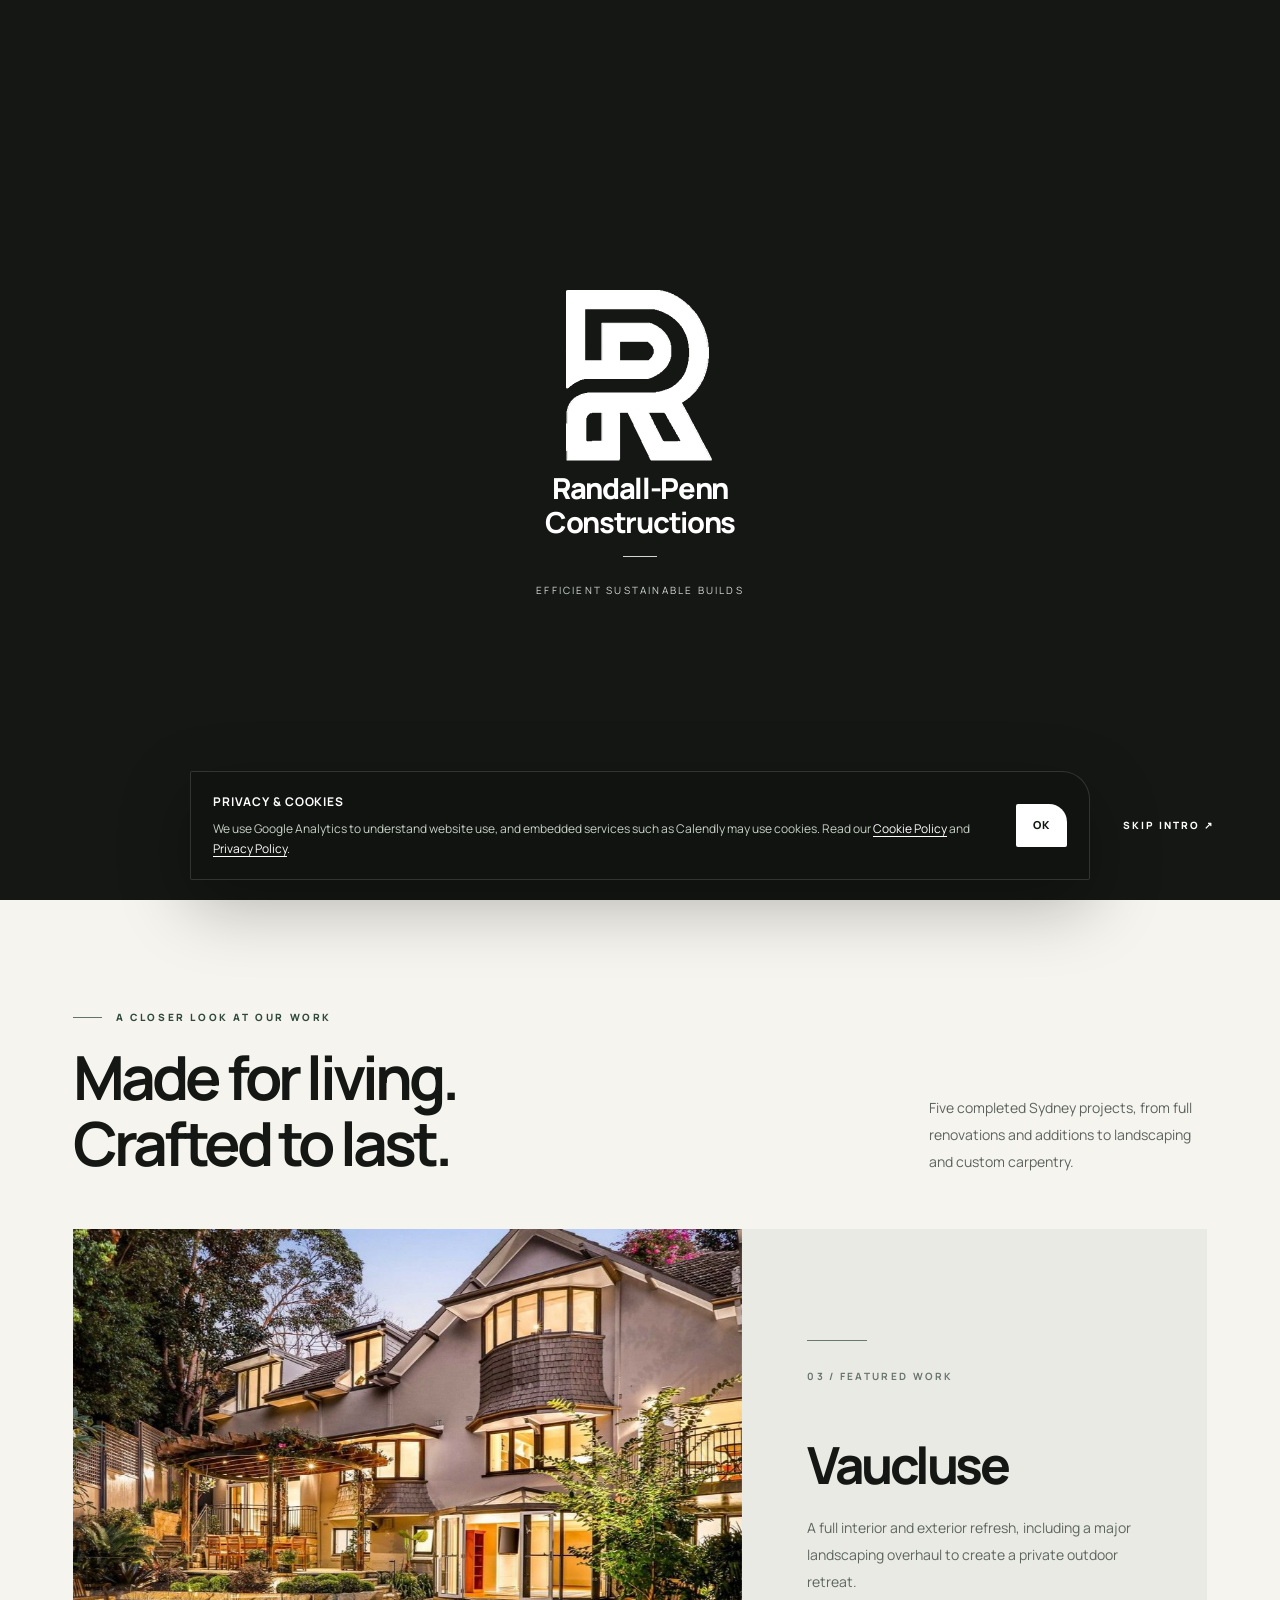
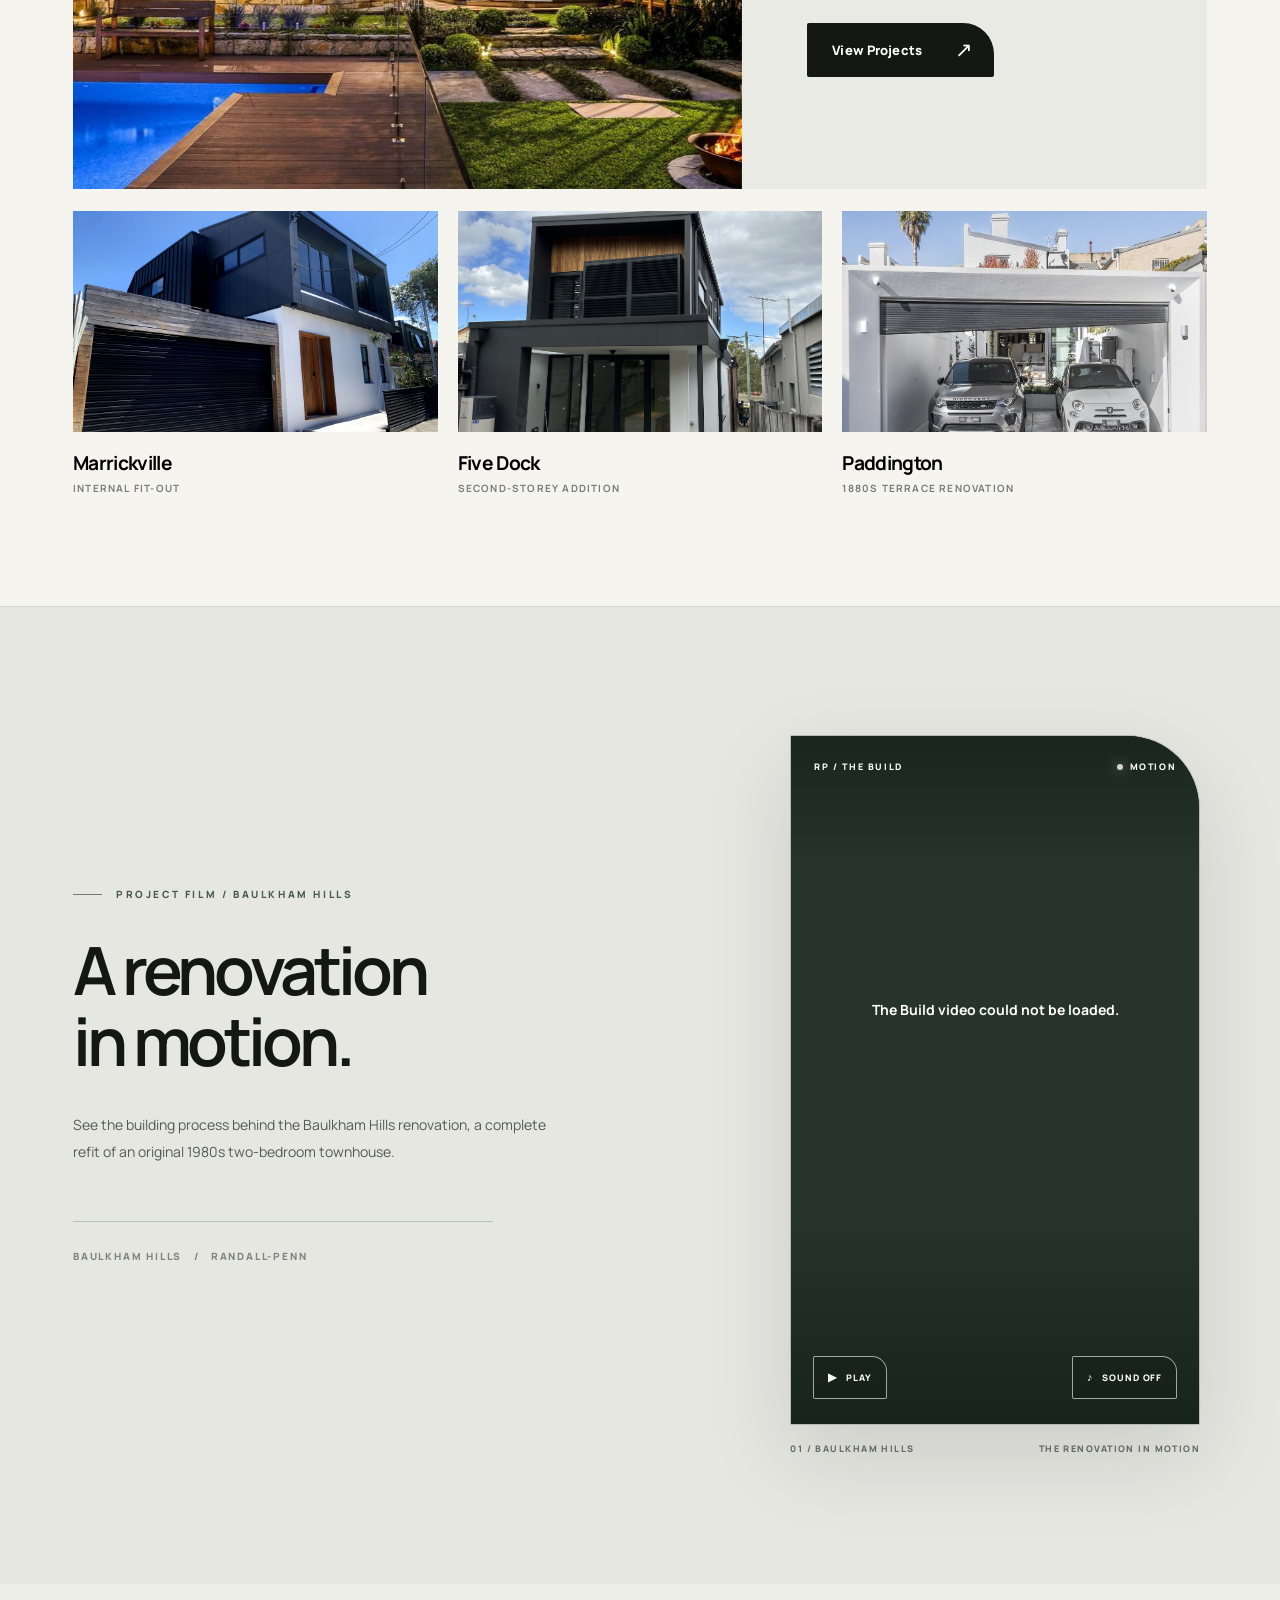
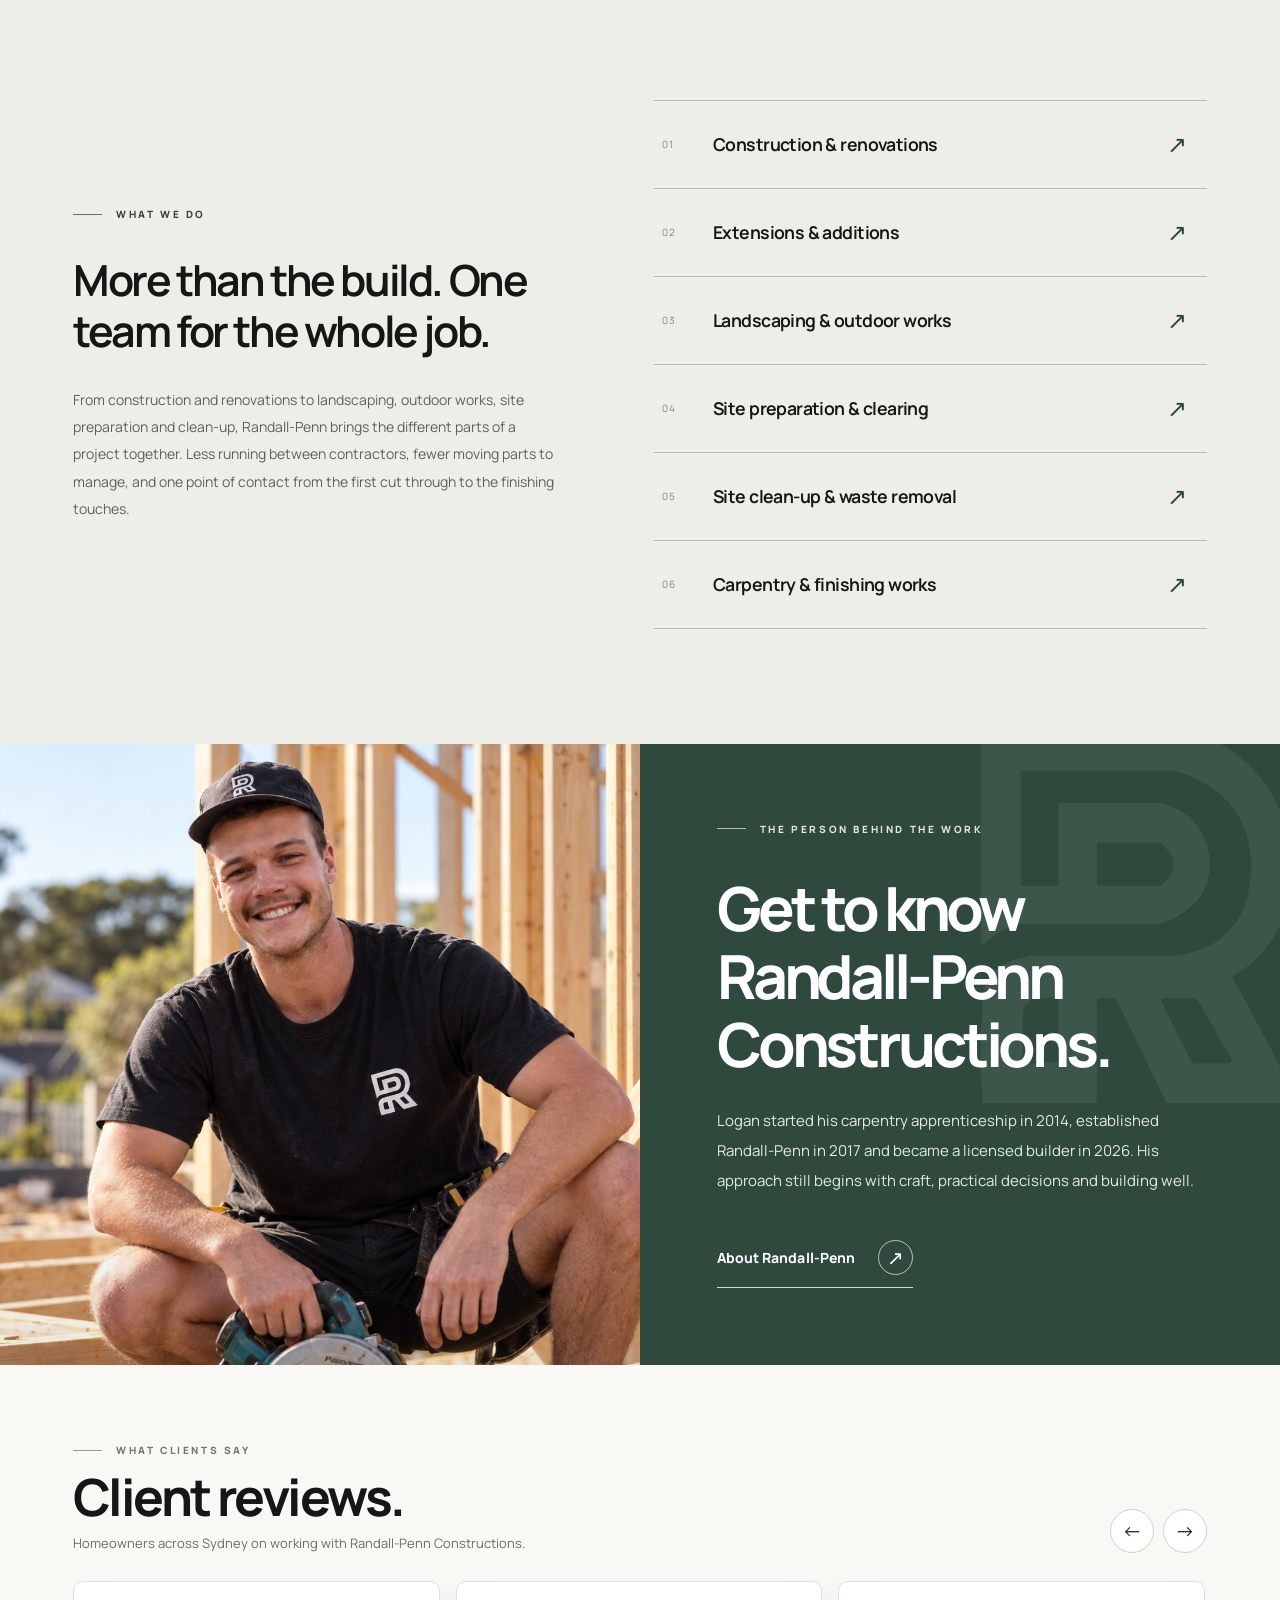
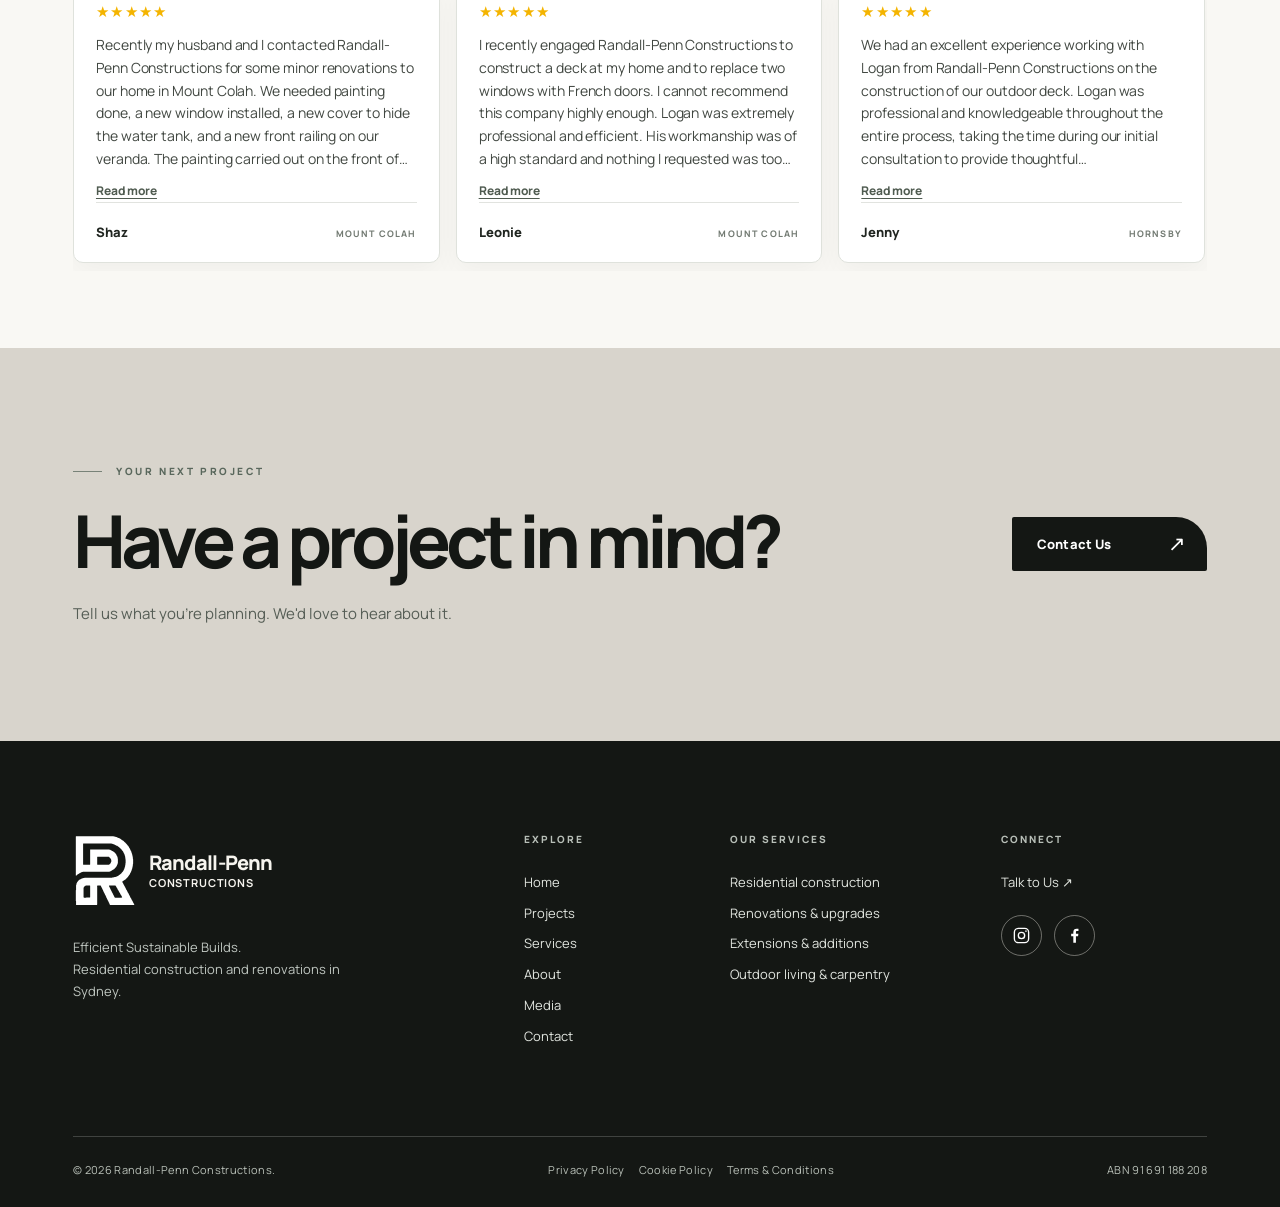
==== commit 19feb751: "Web Legal Files" ====
--- a/index.html
+++ b/index.html
@@ -1,6 +1,16 @@
 <!doctype html>
 <html lang="en-AU">
 <head>
+<!-- Google tag (gtag.js) -->
+<script async src="https://www.googletagmanager.com/gtag/js?id=G-ETXDV4F32J"></script>
+<script>
+  window.dataLayer = window.dataLayer || [];
+  function gtag(){dataLayer.push(arguments);}
+  gtag('js', new Date());
+
+  gtag('config', 'G-ETXDV4F32J');
+</script>
+
 <meta charset="utf-8">
 <meta name="viewport" content="width=device-width,initial-scale=1,viewport-fit=cover">
 <title>Residential Builder Sydney | Randall-Penn Constructions</title>
@@ -14,6 +24,8 @@
 <link rel="preconnect" href="https://fonts.gstatic.com" crossorigin>
 <link href="https://fonts.googleapis.com/css2?family=Manrope:wght@400;450;500;550;600;650;700;750;800&display=swap" rel="stylesheet">
 <link rel="stylesheet" href="assets/css/homepage.css?v=20261029-review-carousel">
+<link rel="stylesheet" href="/assets/css/legal.css?v=20261029">
+<script src="/assets/js/legal.js?v=20261029" defer></script>
 <style>html.skip-intro #intro{display:none!important}</style>
 <script>try{if(sessionStorage.getItem("rp_intro_seen")==="1"||matchMedia("(prefers-reduced-motion: reduce)").matches){document.documentElement.classList.add("skip-intro")}}catch(e){}</script>
 <script src="assets/js/homepage.js?v=20261029-review-carousel" defer></script>
@@ -178,6 +190,12 @@
          <button class="review-more" type="button" data-review-more aria-expanded="false">Read more</button>
          <footer><strong>Dave</strong><span>Maroubra</span></footer>
        </article>
+       <article class="testimonial-card motion-reveal" data-testimonial-card>
+         <div class="review-stars" aria-label="5 out of 5 stars">★★★★★</div>
+         <blockquote data-review-text>We are thrilled with our new laundry completed by our builder Logan. His communication was very clear, and he seamlessly organized both the joinery and plumbing, making the entire process stress-free and efficient. We are very happy with the end result and the quality of the workmanship. We would highly recommend Logan.</blockquote>
+         <button class="review-more" type="button" data-review-more aria-expanded="false">Read more</button>
+         <footer><strong>Chris &amp; Marie</strong><span>Normanhurst</span></footer>
+       </article>
      </div>
    </div>
  </section>
@@ -219,7 +237,7 @@
        </div>
      </div>
    </div>
-   <div class="footer-base"><span>© <span id="year">2026</span> Randall-Penn Constructions.</span><span>ABN 91 691 188 208</span></div>
+   <div class="footer-base"><span>© <span id="year">2026</span> Randall-Penn Constructions.</span><span class="footer-legal" aria-label="Legal links"><a href="/privacy-policy">Privacy Policy</a><a href="/cookie-policy">Cookie Policy</a><a href="/terms-and-conditions">Terms &amp; Conditions</a></span><span>ABN 91 691 188 208</span></div>
  </div>
 </footer>
 <button class="float-menu" id="floatMenu" type="button" aria-label="Open navigation" aria-haspopup="true" aria-controls="menuDrawer" aria-expanded="false"><span class="hamburger-icon" aria-hidden="true"><span></span><span></span><span></span></span></button>
--- a/assets/css/legal.css
+++ b/assets/css/legal.css
@@ -0,0 +1,7 @@
+/* Randall-Penn website legal layer — 2026-10-29 */
+.footer-base{align-items:center;flex-wrap:wrap}.footer-legal{display:flex;align-items:center;justify-content:center;gap:14px;flex-wrap:wrap}.footer-legal a{color:inherit;text-decoration:none;transition:color .2s ease}.footer-legal a:hover{color:#fff}.foot-list .footer-legal a{color:inherit}
+.form-note a{color:var(--ink);font-weight:700;text-decoration:underline;text-decoration-thickness:1px;text-underline-offset:3px}
+.legal-hero{background:var(--forest);color:#fff;padding:clamp(150px,17vw,235px) 0 clamp(70px,8vw,110px)}.legal-hero-inner{max-width:900px}.legal-hero .micro{color:#b9c2b8}.legal-hero h1{font-size:clamp(48px,7vw,96px);line-height:.96;letter-spacing:-.06em;margin:18px 0 26px}.legal-hero p{font-size:clamp(17px,1.8vw,22px);line-height:1.75;color:#d4dad2;max-width:760px}.legal-updated{margin-top:30px;font-size:10px;letter-spacing:.13em;text-transform:uppercase;color:#9ea99e}
+.legal-section{padding:clamp(70px,8vw,120px) 0;background:var(--paper)}.legal-layout{display:grid;grid-template-columns:minmax(220px,.42fr) minmax(0,1fr);gap:clamp(44px,8vw,120px);align-items:start}.legal-side{position:sticky;top:110px;border-top:1px solid var(--line);padding-top:22px;color:var(--muted);font-size:13px;line-height:1.75}.legal-side .micro{color:var(--ink);margin-bottom:14px}.legal-side p{margin:0 0 14px}.legal-side a{display:block;color:var(--ink);margin:4px 0;overflow-wrap:anywhere}.legal-copy{max-width:850px}.legal-copy h2{font-size:clamp(25px,3vw,38px);line-height:1.15;letter-spacing:-.035em;margin:0 0 18px;padding-top:48px;border-top:1px solid var(--line)}.legal-copy h2:first-child{padding-top:0;border-top:0}.legal-copy p{font-size:15px;line-height:1.85;color:#555d56;margin:0 0 24px}.legal-copy a{color:var(--ink);font-weight:700;text-decoration:underline;text-decoration-thickness:1px;text-underline-offset:3px}.legal-copy strong{color:var(--ink)}.legal-table-wrap{overflow-x:auto;margin:18px 0 28px}.legal-table{width:100%;border-collapse:collapse;font-size:13px;color:#4d554e}.legal-table th,.legal-table td{padding:15px 14px;text-align:left;border:1px solid var(--line);vertical-align:top}.legal-table th{background:var(--ivory);color:var(--ink);font-size:10px;letter-spacing:.1em;text-transform:uppercase}.legal-table code{color:var(--ink);font-weight:700}
+.cookie-notice{position:fixed;left:20px;right:20px;bottom:20px;z-index:1200;display:none;max-width:900px;margin:auto;background:#101310;color:#fff;border:1px solid rgba(255,255,255,.14);box-shadow:0 24px 70px rgba(0,0,0,.28);padding:20px 22px;border-radius:2px 28px 2px 2px}.cookie-notice.is-visible{display:grid;grid-template-columns:1fr auto;gap:26px;align-items:center}.cookie-copy strong{display:block;font-size:12px;letter-spacing:.08em;text-transform:uppercase;margin-bottom:7px}.cookie-copy p{margin:0;color:#c8d0c7;font-size:12px;line-height:1.65}.cookie-copy a{color:#fff;text-decoration:underline;text-underline-offset:3px}.cookie-dismiss{appearance:none;border:1px solid rgba(255,255,255,.35);background:#fff;color:#111611;padding:11px 16px;font:inherit;font-size:11px;font-weight:800;letter-spacing:.08em;text-transform:uppercase;cursor:pointer;border-radius:2px 18px 2px 2px}
+@media(max-width:820px){.legal-layout{grid-template-columns:1fr}.legal-side{position:static}.footer-base{justify-content:center;text-align:center}.cookie-notice.is-visible{grid-template-columns:1fr}.cookie-dismiss{justify-self:start}}@media(max-width:600px){.cookie-notice{left:12px;right:12px;bottom:12px;padding:17px 18px}.legal-hero{padding-top:125px}.legal-copy h2{padding-top:38px}}
